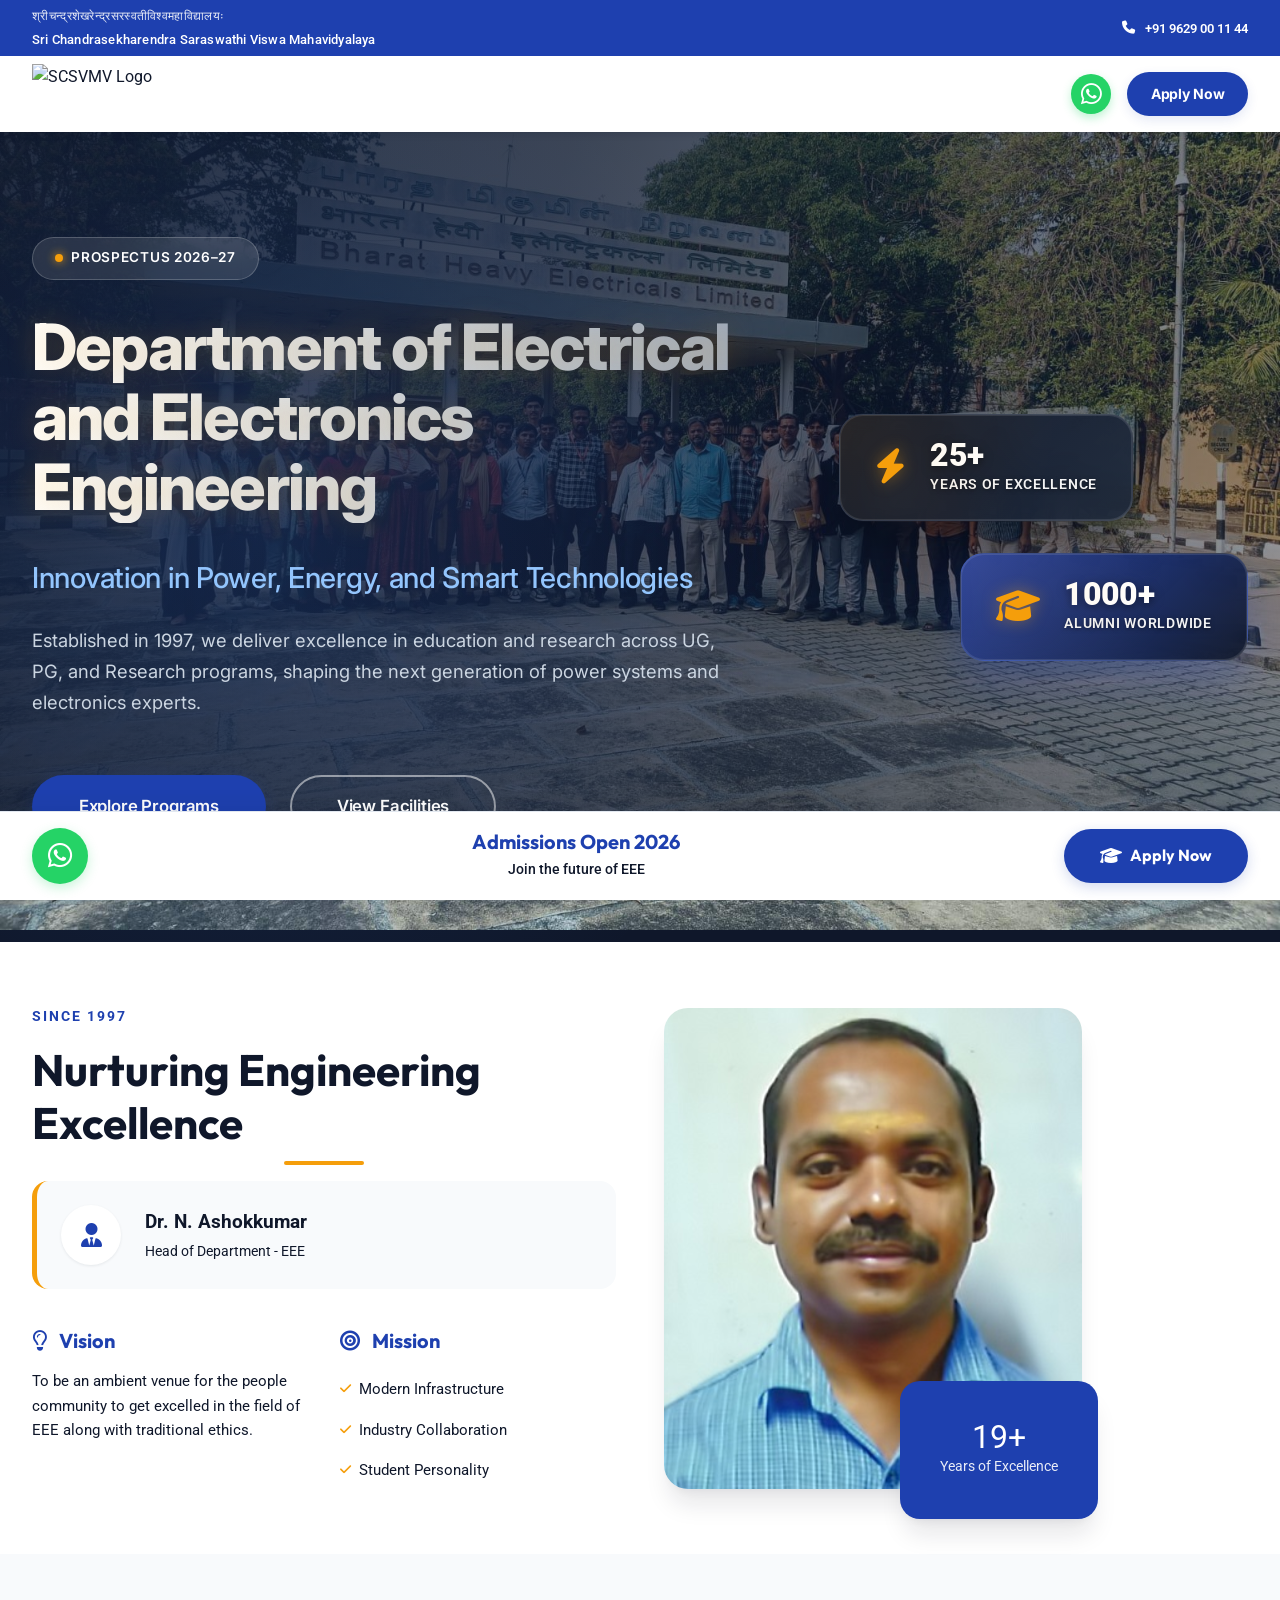
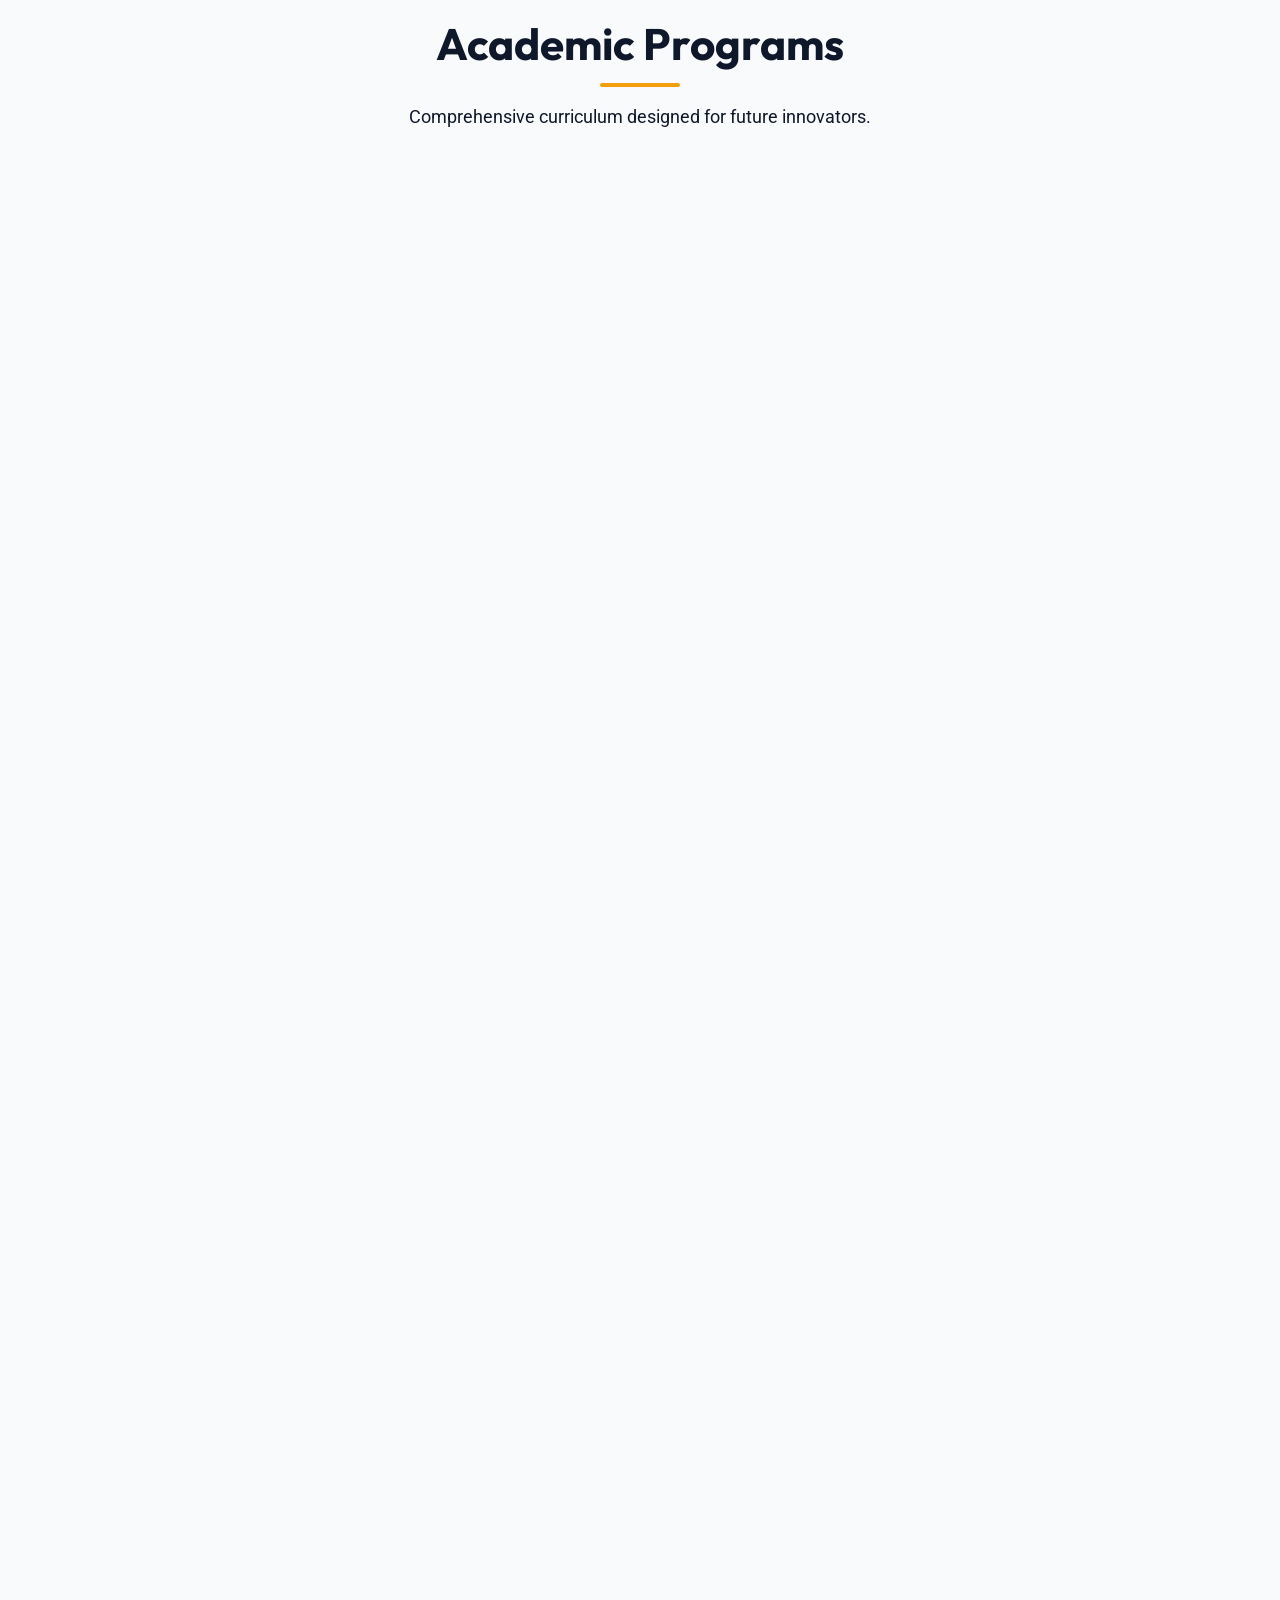
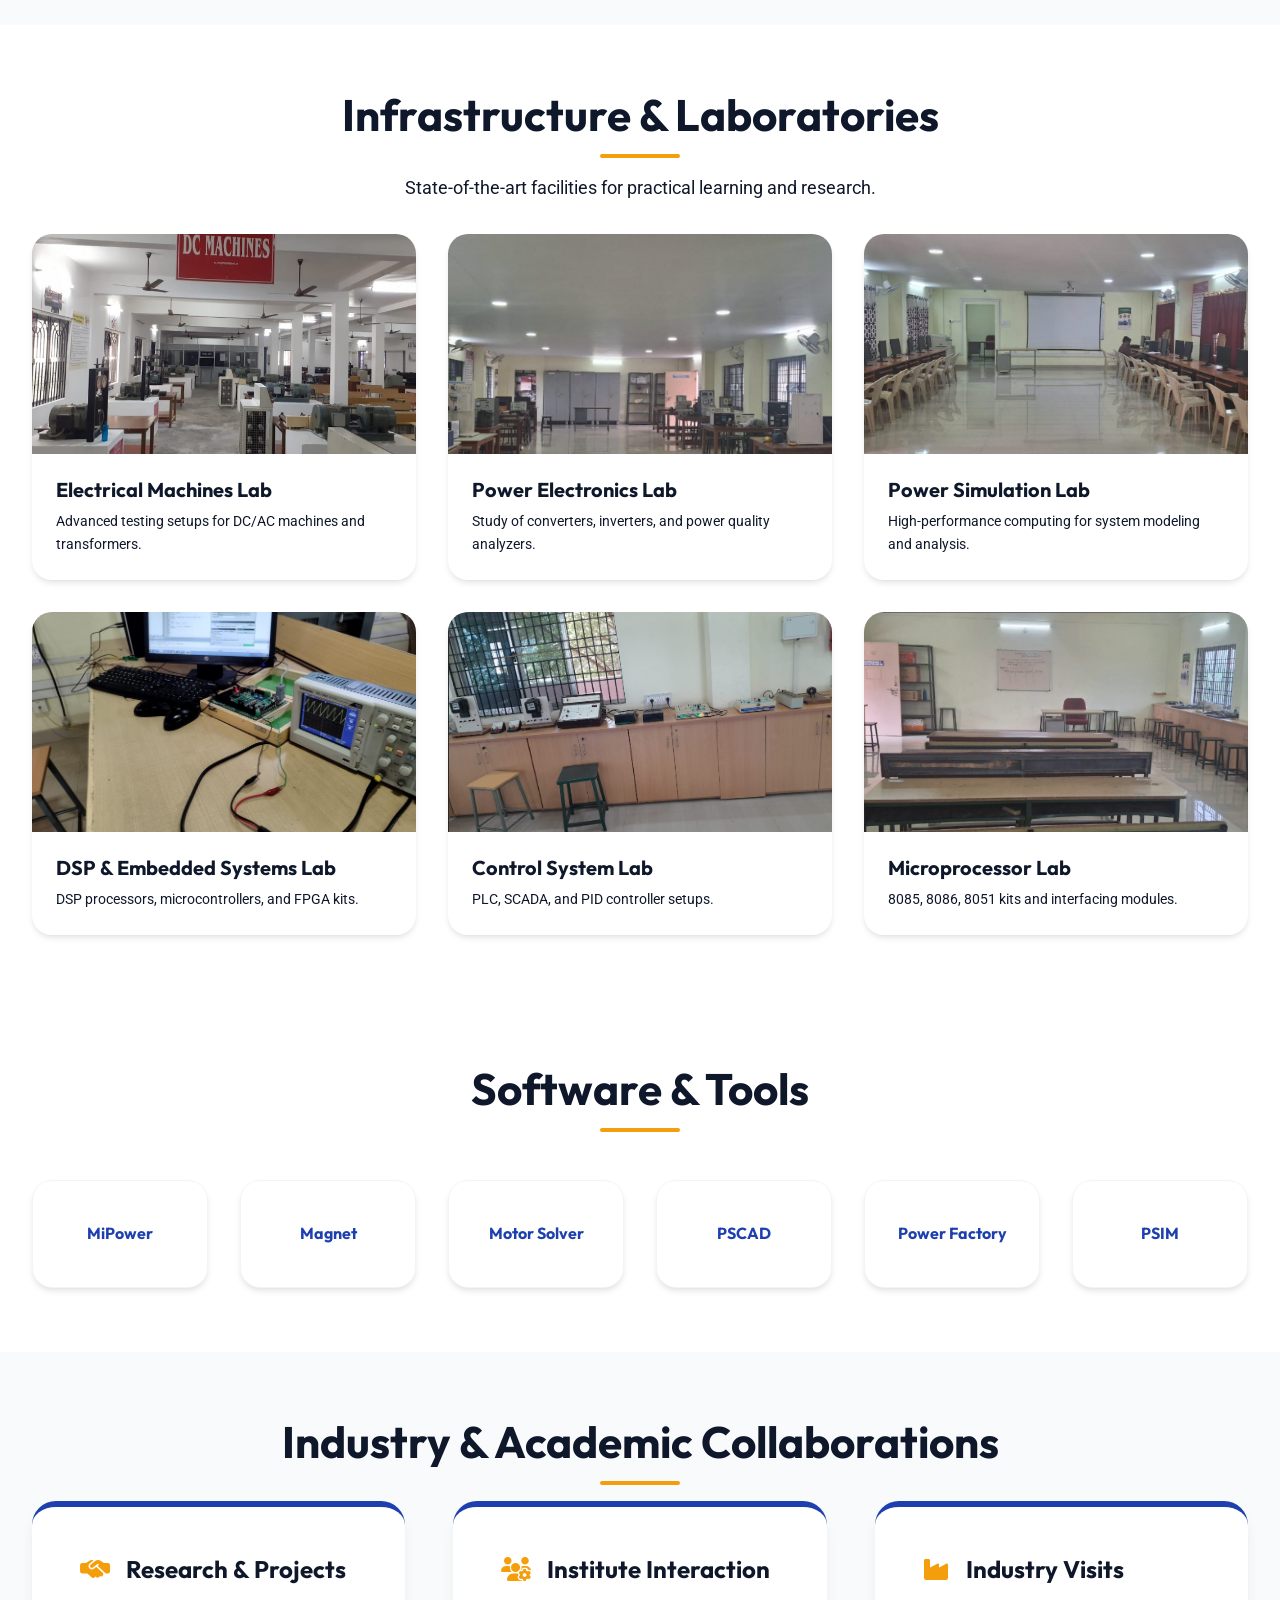
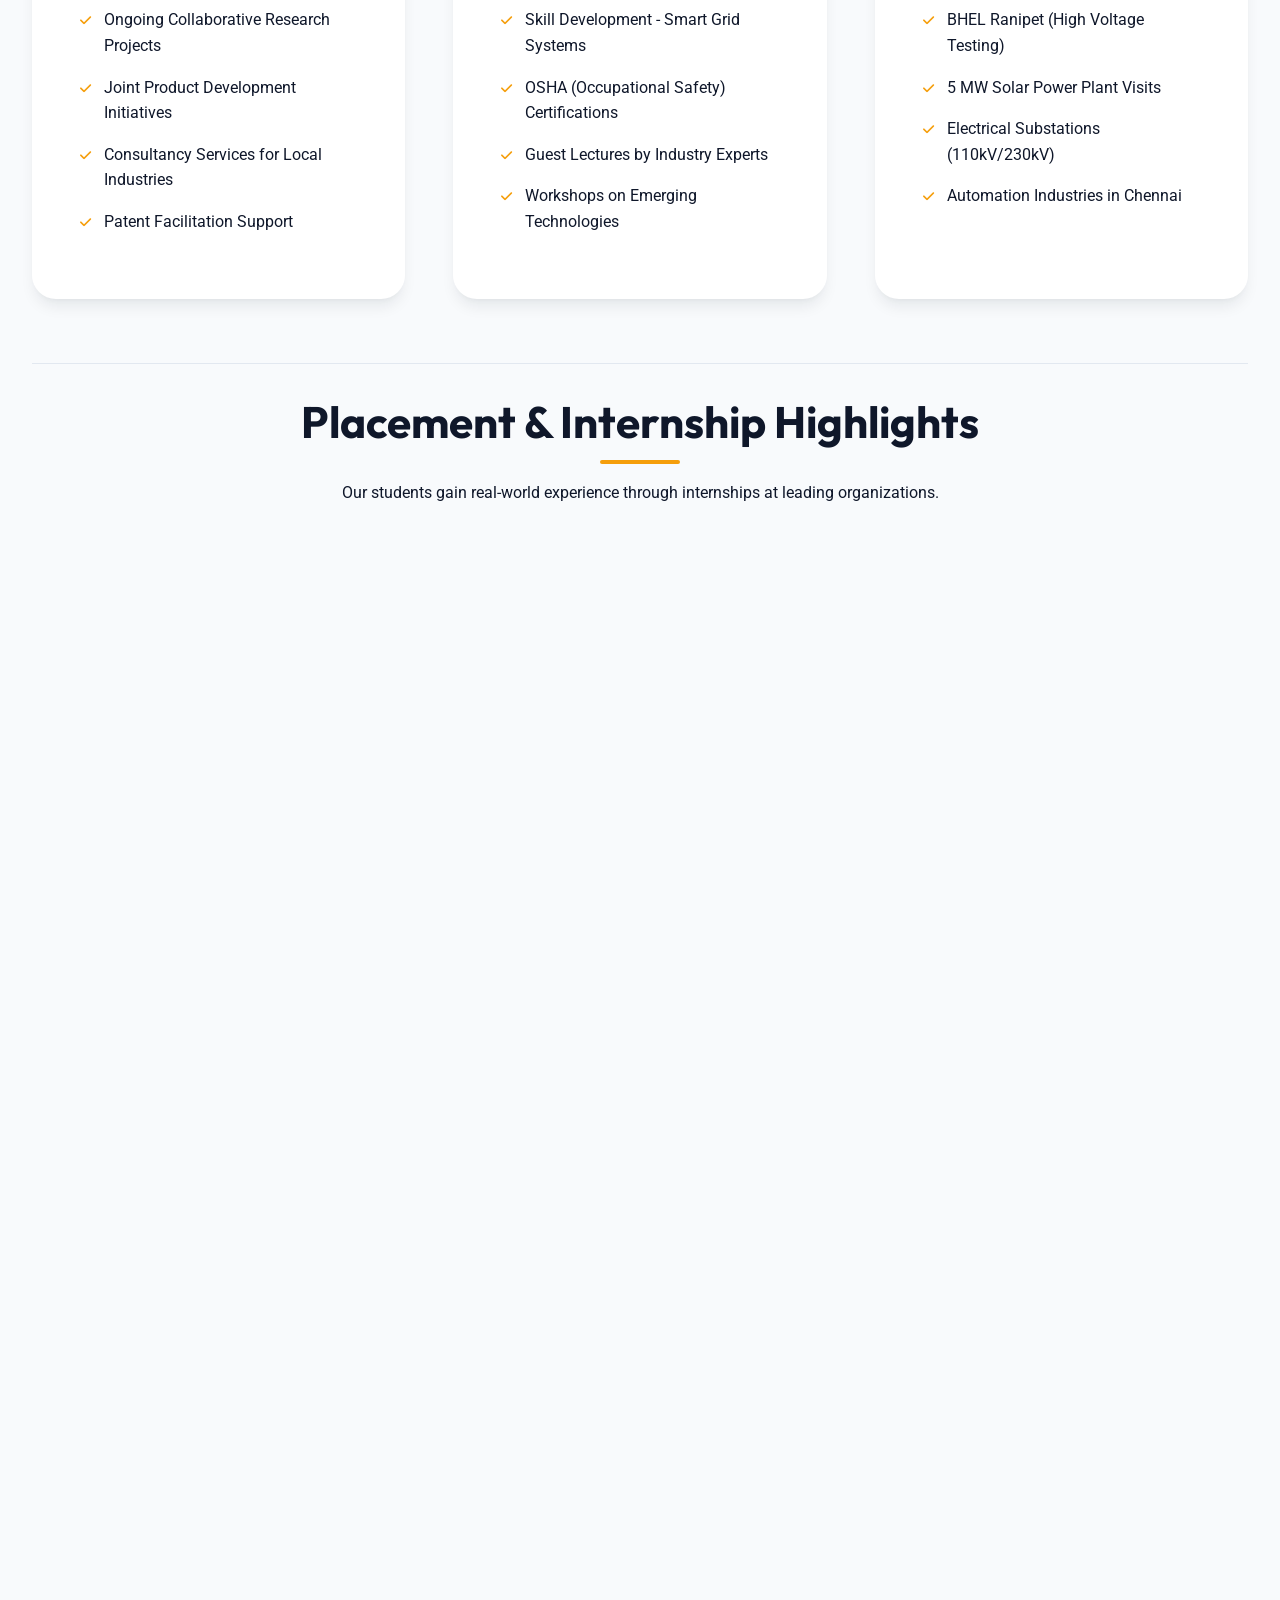
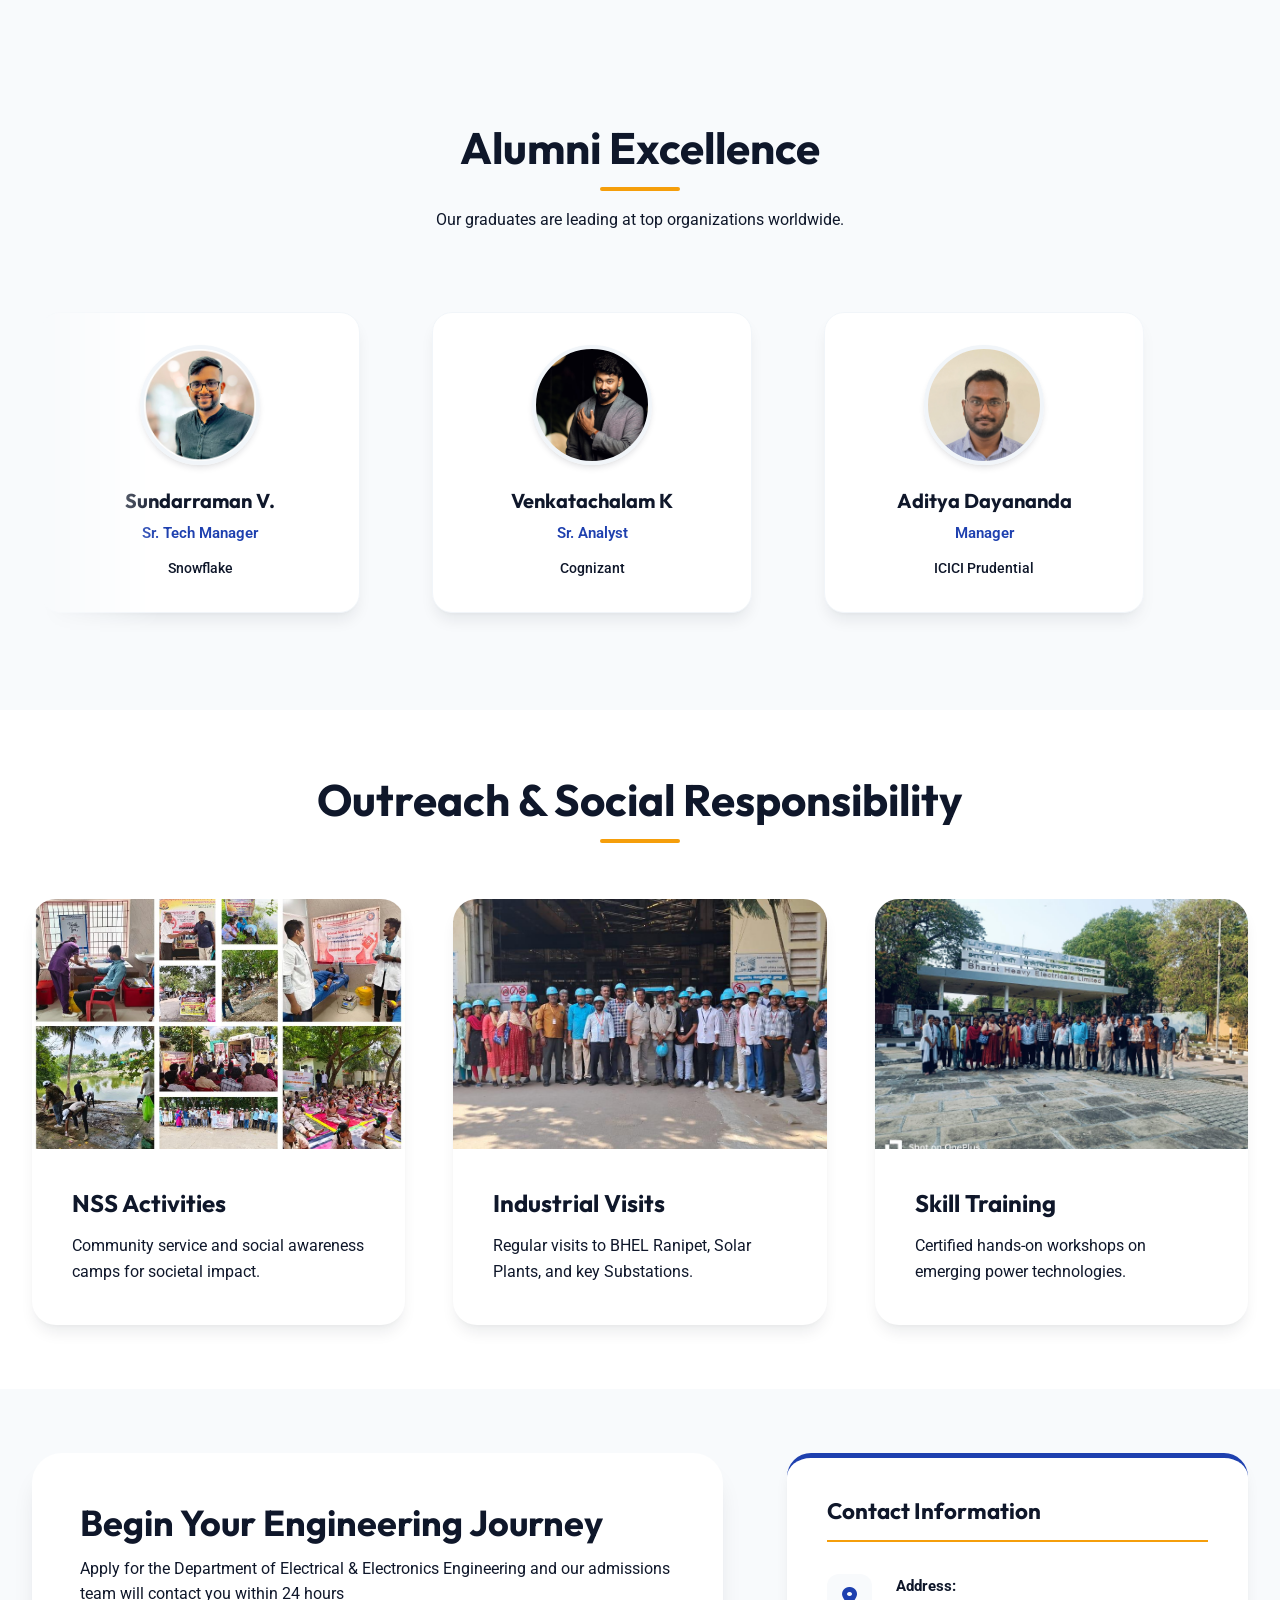
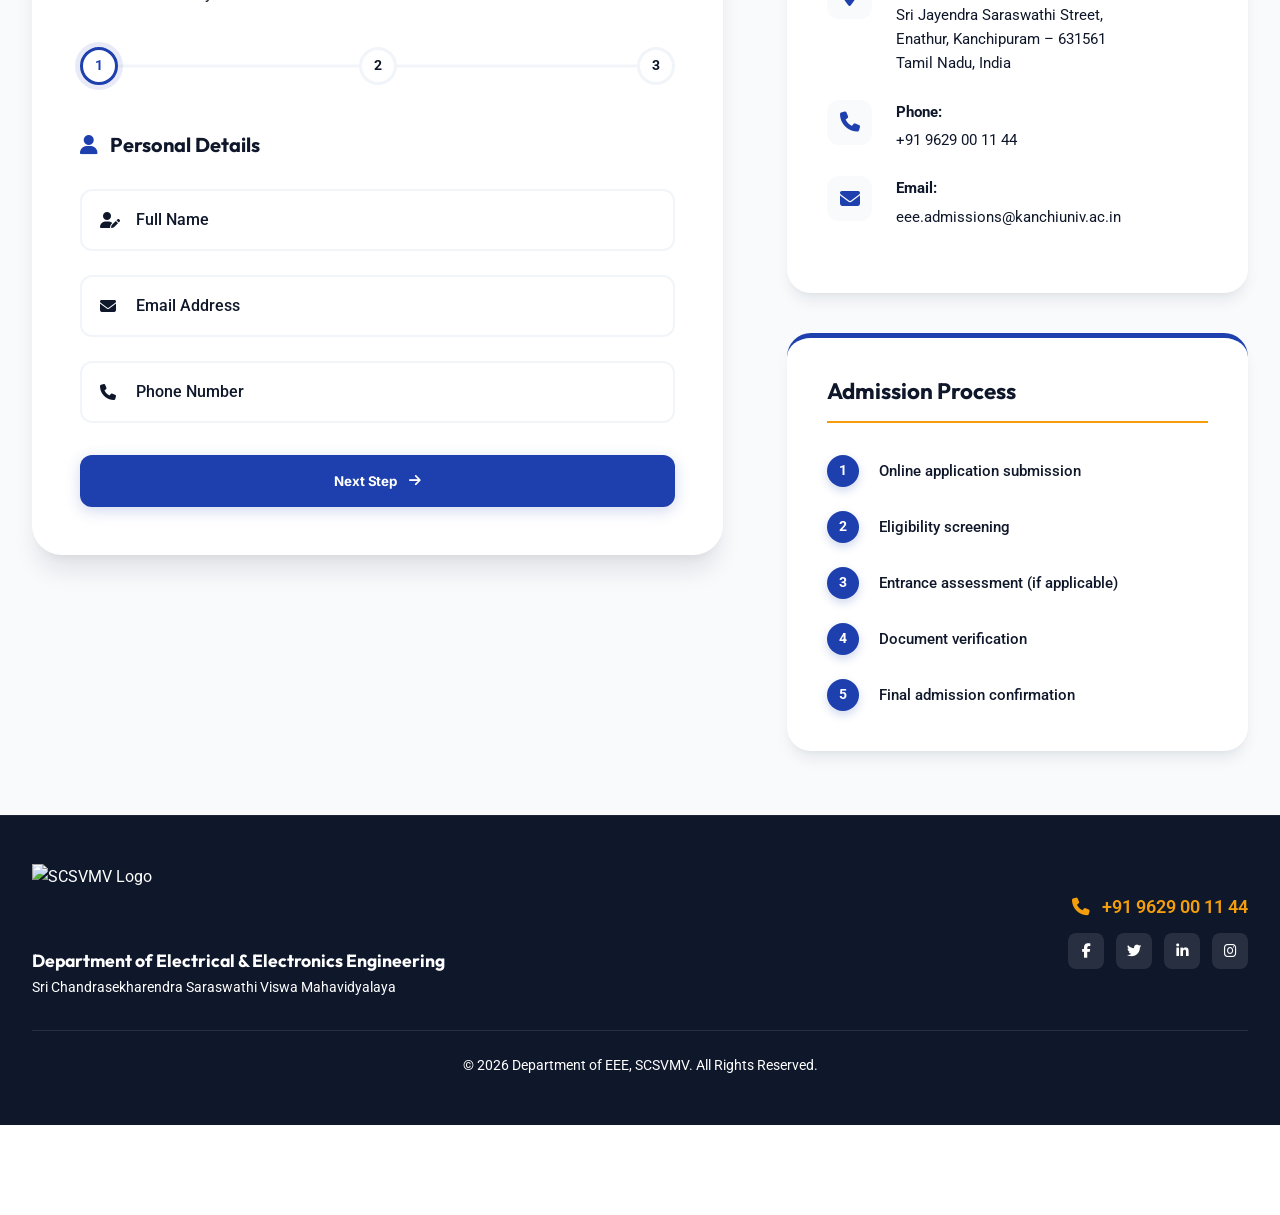
==== eeenew2.1-main/index.html @ 244a2b34 "Initial commit" ====
<!DOCTYPE html>
<html lang="en">

<head>
    <meta charset="UTF-8">
    <meta name="viewport" content="width=device-width, initial-scale=1.0">
    <title>Department of Electrical and Electronics Engineering - Prospectus 2026–27</title>
    <meta name="description"
        content="Official landing page for the Department of Electrical and Electronics Engineering. Empowering Innovation in Power, Energy, and Smart Technologies.">
    <!-- Google Fonts -->
    <link rel="preconnect" href="https://fonts.googleapis.com">
    <link rel="preconnect" href="https://fonts.gstatic.com" crossorigin>
    <link
        href="https://fonts.googleapis.com/css2?family=Inter:wght@300;400;500;600;700;800;900&family=Outfit:wght@300;400;500;600;700&family=Roboto:wght@300;400;500;700&display=swap"
        rel="stylesheet">
    <!-- CSS -->
    <link rel="stylesheet" href="style.css">
    <!-- Font Awesome for Icons -->
    <link rel="stylesheet" href="https://cdnjs.cloudflare.com/ajax/libs/font-awesome/6.4.0/css/all.min.css">

    <!-- Email Logic -->
    <script type="text/javascript" src="https://cdn.jsdelivr.net/npm/@emailjs/browser@3/dist/email.min.js"></script>
    <script src="email.js"></script>
</head>

<body>

    <!-- University Brand Header -->
    <header class="univ-header-wrapper">
        <!-- Top Info Bar (Blue) -->
        <div class="univ-header-top">
            <div class="container univ-top-container">
                <div class="top-left-branding">
                    <span class="sanskrit-text">श्रीचन्द्रशेखरेन्द्रसरस्वतीविश्वमहाविद्यालयः</span>
                    <span class="univ-name-en">Sri Chandrasekharendra Saraswathi Viswa Mahavidyalaya</span>
                </div>
                <div class="top-right-contact">
                    <a href="tel:+919629001144" class="top-phone">
                        <i class="fa-solid fa-phone"></i> +91 9629 00 11 44
                    </a>
                </div>
            </div>
        </div>

        <!-- Main Branding Bar (White) -->
        <div class="univ-header-main">
            <div class="container univ-main-container">
                <!-- Left Section: Branding -->
                <div class="univ-brand-left">
                    <div class="univ-logo-container">
                        <img src="https://kanchiuniv.ac.in/wp-content/uploads/2024/05/Sri-Chandrasekharendra-Saraswathi-Viswa-Mahavidyalaya-SCSVMV.png"
                            alt="SCSVMV Logo" class="univ-logo">
                    </div>

                </div>

                <!-- Center Section: Navigation -->
                <!--<nav class="nav-center-menu">
                    <ul>
                        <li><a href="#home">Home</a></li>
                        <li><a href="#about">About</a></li>
                        <li><a href="#courses">Academic</a></li>
                        <li><a href="#labs">Infrastructure</a></li>
                        <li><a href="#contact">Contact</a></li>
                    </ul>
                </nav>-->

                <!-- Right Section: Actions -->
                <div class="univ-actions-right">
                    <a href="https://wa.me/919629001144" target="_blank" class="whatsapp-header-btn"
                        title="Chat with us on WhatsApp">
                        <i class="fa-brands fa-whatsapp"></i>
                    </a>
                    <a href="#apply" class="btn btn-primary btn-apply-header">Apply Now</a>
                </div>
            </div>
        </div>
    </header>

    <!-- Hero Section -->
    <header class="hero" id="home">
        <div class="container">
            <div class="hero-grid">
                <div class="hero-content">
                    <span class="hero-badge">Prospectus 2026–27</span>
                    <h1 class="hero-title"><span class="text-accent">Department of Electrical and Electronics
                            Engineering</span></h1>
                    <p class="hero-subtitle">Innovation in Power, Energy, and Smart Technologies</p>
                    <p class="hero-intro">
                        Established in 1997, we deliver excellence in education and research across UG, PG, and Research
                        programs,
                        shaping the next generation of power systems and electronics experts.
                    </p>
                    <div class="hero-buttons">
                        <a href="#courses" class="btn btn-primary btn-large">Explore Programs</a>
                        <a href="#labs" class="btn btn-outline btn-large">View Facilities</a>
                    </div>
                </div>
                <!-- Floating Visual elements -->
                <div class="hero-image-panel">
                    <div class="hero-visual-card">
                        <div class="floating-stat-box">
                            <div class="stat-icon">
                                <i class="fa-solid fa-bolt"></i>
                            </div>
                            <div class="stat-info">
                                <span class="count">25+</span>
                                <span class="label">Years of Excellence</span>
                            </div>
                        </div>
                        <div class="floating-stat-box secondary">
                            <div class="stat-icon">
                                <i class="fa-solid fa-graduation-cap"></i>
                            </div>
                            <div class="stat-info">
                                <span class="count">1000+</span>
                                <span class="label">Alumni Worldwide</span>
                            </div>
                        </div>
                    </div>
                </div>
            </div>
        </div>
    </header>

    <!-- About Section -->
    <section class="about" id="about">
        <div class="container about-responsive-grid">
            <div class="about-content">
                <div class="section-badge">Since 1997</div>
                <h2 class="section-title">Nurturing Engineering Excellence</h2>

                <div class="hod-profile-card">
                    <div class="hod-avatar">
                        <i class="fa-solid fa-user-tie"></i>
                    </div>
                    <div class="hod-details">
                        <strong>Dr. N. Ashokkumar</strong>
                        <span>Head of Department - EEE</span>
                    </div>
                </div>

                <div class="strategy-grid">
                    <div class="strategy-item">
                        <h3><i class="fa-regular fa-lightbulb"></i> Vision</h3>
                        <p>To be an ambient venue for the people community to get excelled in the field of EEE along
                            with traditional ethics.</p>
                    </div>
                    <div class="strategy-item">
                        <h3><i class="fa-solid fa-bullseye"></i> Mission</h3>
                        <ul>
                            <li>
                            <li><i class="fa-solid fa-check"></i> Modern Infrastructure</li>
                            </li>
                            <li>
                            <li><i class="fa-solid fa-check"></i> Industry Collaboration</li>
                            </li>
                            <li>
                            <li><i class="fa-solid fa-check"></i> Student Personality</li>
                            </li>
                        </ul>
                    </div>
                </div>
            </div>

            <div class="about-visual">
                <div class="img-wrapper">
                    <img src="images/profile_photo.png" alt="EEE Department Activity" class="main-img">
                    <div class="stat-card">
                        <span class="stat-number">25+</span>
                        <span class="stat-label">Years of Excellence</span>
                    </div>
                </div>
            </div>
        </div>
    </section>

    <!-- Courses Section -->
    <section class="courses" id="courses">
        <div class="container">
            <h2 class="section-title text-center">Academic Programs</h2>
            <p class="section-desc text-center">Comprehensive curriculum designed for future innovators.</p>

            <div class="program-flip-grid">

                <!-- UG Full Time -->
                <div class="program-flip-card">
                    <div class="program-flip-inner">
                        <div class="program-flip-front">
                            <div class="program-icon-lg"><i class="fa-solid fa-graduation-cap"></i></div>
                            <h3>B.E. Electrical & Electronics Engineering</h3>
                            <div class="program-meta-box">
                                <div class="program-meta-row">
                                    <span class="program-meta-label">Duration</span>
                                    <span class="program-meta-val">4 Years</span>
                                </div>
                                <div class="program-meta-row">
                                    <span class="program-meta-label">Mode</span>
                                    <span class="program-meta-val">Full Time</span>
                                </div>
                            </div>
                            <div class="flip-hint"><i class="fa-solid fa-rotate"></i> Flip for Details</div>
                        </div>
                        <div class="program-flip-back">
                            <h4>Career Opportunities</h4>
                            <ul class="program-list">
                                <li>Power Sector</li>
                                <li>Green Energy Sector</li>
                                <li>Government & Public Sector</li>
                                <li>Higher Studies & Academic Roles</li>

                            </ul>
                            <h4>Industry Relevance</h4>
                            <ul class="program-list">

                                <li>Electric Vehicle (EV) Revolution</li>
                                <li>Automation & Industry 4.0</li>
                                <li>Backbone of Industrial Infrastructure</li>
                                <li>Growth of Renewable Energy</li>
                            </ul>
                        </div>
                    </div>
                </div>

                <!-- UG Part Time -->
                <div class="program-flip-card">
                    <div class="program-flip-inner">
                        <div class="program-flip-front">
                            <div class="program-icon-lg"><i class="fa-solid fa-business-time"></i></div>
                            <h3>B.E. Electrical & Electronics Engineering</h3>
                            <div class="program-meta-box">
                                <div class="program-meta-row">
                                    <span class="program-meta-label">Duration</span>
                                    <span class="program-meta-val">3.5 Years</span>
                                </div>
                                <div class="program-meta-row">
                                    <span class="program-meta-label">Mode</span>
                                    <span class="program-meta-val">Part Time</span>
                                </div>
                            </div>
                            <div class="flip-hint"><i class="fa-solid fa-rotate"></i> Flip for Details</div>
                        </div>
                        <div class="program-flip-back">
                            <h4>Career Opportunities</h4>
                            <ul class="program-list">
                                <li>Power Sector</li>
                                <li>Green Energy Sector</li>

                                <li>Higher Studies & Academic Roles</li>
                                <li>Entrepreneurship Opportunities</li>
                            </ul>
                            <h4>Industry Relevance</h4>
                            <ul class="program-list">

                                <li>Electric Vehicle (EV) Revolution</li>
                                <li>Automation & Industry 4.0</li>
                                <li>Backbone of Industrial Infrastructure</li>
                                <li>Growth of Renewable Energy</li>
                            </ul>
                        </div>
                    </div>
                </div>

                <!-- PG Full Time -->
                <div class="program-flip-card">
                    <div class="program-flip-inner">
                        <div class="program-flip-front">
                            <div class="program-icon-lg"><i class="fa-solid fa-user-graduate"></i></div>
                            <h3>M.E. Power Systems</h3>
                            <div class="program-meta-box">
                                <div class="program-meta-row">
                                    <span class="program-meta-label">Duration</span>
                                    <span class="program-meta-val">2 Years</span>
                                </div>
                                <div class="program-meta-row">
                                    <span class="program-meta-label">Mode</span>
                                    <span class="program-meta-val">Full Time</span>
                                </div>
                            </div>
                            <div class="flip-hint"><i class="fa-solid fa-rotate"></i> Flip for Details</div>
                        </div>
                        <div class="program-flip-back">
                            <h4>Career Opportunities</h4>
                            <ul class="program-list">

                                <li>Green Energy Sector</li>
                                <li>Government & Public Sector</li>
                                <li>Higher Studies & Academic Roles</li>
                                <li>Entrepreneurship Opportunities</li>
                            </ul>
                            <h4>Industry Relevance</h4>
                            <ul class="program-list">

                                <li>Electric Vehicle (EV) Revolution</li>
                                <li>Automation & Industry 4.0</li>
                                <li>Backbone of Industrial Infrastructure</li>
                                <li>Growth of Renewable Energy</li>
                            </ul>
                        </div>
                    </div>
                </div>

                <!-- PG Part Time -->
                <div class="program-flip-card">
                    <div class="program-flip-inner">
                        <div class="program-flip-front">
                            <div class="program-icon-lg"><i class="fa-solid fa-user-clock"></i></div>
                            <h3>M.E. Power Systems</h3>
                            <div class="program-meta-box">
                                <div class="program-meta-row">
                                    <span class="program-meta-label">Duration</span>
                                    <span class="program-meta-val">3 Years</span>
                                </div>
                                <div class="program-meta-row">
                                    <span class="program-meta-label">Mode</span>
                                    <span class="program-meta-val">Part Time</span>
                                </div>
                            </div>
                            <div class="flip-hint"><i class="fa-solid fa-rotate"></i> Flip for Details</div>
                        </div>
                        <div class="program-flip-back">
                            <h4>Career Opportunities</h4>
                            <ul class="program-list">
                                <li>Power Sector</li>
                                <li>Green Energy Sector</li>
                                <li>Government & Public Sector</li>
                                <li>Higher Studies & Academic Roles</li>

                            </ul>
                            <h4>Industry Relevance</h4>
                            <ul class="program-list">
                                <li>Digitalization & Smart Energy Systems</li>

                                <li>Automation & Industry 4.0</li>
                                <li>Backbone of Industrial Infrastructure</li>
                                <li>Growth of Renewable Energy</li>
                            </ul>
                        </div>
                    </div>
                </div>

                <!-- PhD Research -->
                <div class="program-flip-card">
                    <div class="program-flip-inner">
                        <div class="program-flip-front">
                            <div class="program-icon-lg"><i class="fa-solid fa-microscope"></i></div>
                            <h3>Ph.D in Electrical & Electronics Engineering</h3>
                            <div class="program-meta-box">
                                <div class="program-meta-row">
                                    <span class="program-meta-label">Duration</span>
                                    <span class="program-meta-val">4 Years</span>
                                </div>
                                <div class="program-meta-row">
                                    <span class="program-meta-label">Mode</span>
                                    <span class="program-meta-val">Full Time</span>
                                </div>
                            </div>
                            <div class="flip-hint"><i class="fa-solid fa-rotate"></i> Flip for Details</div>
                        </div>
                        <div class="program-flip-back">
                            <h4>Research Focus Areas</h4>
                            <ul class="program-list">
                                <li>Advanced Power Systems Research</li>
                                <li>Smart Grid Technologies</li>
                                <li>Renewable Energy Systems</li>

                                <li>Industrial Automation Research</li>
                                <li>Energy Optimization</li>
                                <li>Embedded & Intelligent Systems</li>
                            </ul>
                        </div>
                    </div>
                </div>

            </div>
        </div>
    </section>

    <!-- Lab Section -->
    <section class="labs" id="labs">
        <div class="container">
            <div class="section-header text-center">
                <h2 class="section-title">Infrastructure & Laboratories</h2>
                <p class="section-desc">State-of-the-art facilities for practical learning and research.</p>
            </div>
            <div class="lab-grid-responsive">
                <!-- Lab 1 -->
                <div class="lab-item-card">
                    <img src="images/lab_machines.png" alt="Electrical Machines Lab">
                    <div class="lab-info">
                        <h3>Electrical Machines Lab</h3>
                        <p>Advanced testing setups for DC/AC machines and transformers.</p>
                    </div>
                </div>
                <!-- Lab 2 -->
                <div class="lab-item-card">
                    <img src="images/lab_power_elec.png" alt="Power Electronics Lab">
                    <div class="lab-info">
                        <h3>Power Electronics Lab</h3>
                        <p>Study of converters, inverters, and power quality analyzers.</p>
                    </div>
                </div>
                <!-- Lab 3 -->
                <div class="lab-item-card">
                    <img src="images/lab_simulation.png" alt="Power Simulation Lab">
                    <div class="lab-info">
                        <h3>Power Simulation Lab</h3>
                        <p>High-performance computing for system modeling and analysis.</p>
                    </div>
                </div>
                <!-- Lab 4 -->
                <div class="lab-item-card">
                    <img src="images/lab_dsp.jpg" alt="DSP & Embedded Systems Lab">
                    <div class="lab-info">
                        <h3>DSP & Embedded Systems Lab</h3>
                        <p>DSP processors, microcontrollers, and FPGA kits.</p>
                    </div>
                </div>
                <!-- Lab 5 -->
                <div class="lab-item-card">
                    <img src="images/lab_control.png" alt="Control System Lab">
                    <div class="lab-info">
                        <h3>Control System Lab</h3>
                        <p>PLC, SCADA, and PID controller setups.</p>
                    </div>
                </div>
                <!-- Lab 6 -->
                <div class="lab-item-card">
                    <img src="images/lab_micro.png" alt="Microprocessor Lab">
                    <div class="lab-info">
                        <h3>Microprocessor Lab</h3>
                        <p>8085, 8086, 8051 kits and interfacing modules.</p>
                    </div>
                </div>
            </div>
        </div>
    </section>

    <!-- Software Tools -->
    <section class="software">
        <div class="container">
            <h2 class="section-title text-center">Software & Tools</h2>
            <div class="software-grid">
                <div class="soft-brand">MiPower</div>
                <div class="soft-brand">Magnet</div>
                <div class="soft-brand">Motor Solver</div>
                <div class="soft-brand">PSCAD</div>
                <div class="soft-brand">Power Factory</div>
                <div class="soft-brand">PSIM</div>
            </div>
        </div>
    </section>

    <!-- Industry Collaborations & MoUs -->
    <section class="collaborations">
        <div class="container">
            <h2 class="section-title text-center">Industry & Academic Collaborations</h2>
            <div class="collab-grid">
                <div class="collab-card">
                    <h3><i class="fa-solid fa-handshake-simple"></i> Research & Projects</h3>
                    <ul>
                        <li>Ongoing Collaborative Research Projects</li>
                        <li>Joint Product Development Initiatives</li>
                        <li>Consultancy Services for Local Industries</li>
                        <li>Patent Facilitation Support</li>
                    </ul>
                </div>
                <div class="collab-card">
                    <h3><i class="fa-solid fa-users-gear"></i> Institute Interaction</h3>
                    <ul>
                        <li>Skill Development - Smart Grid Systems</li>
                        <li>OSHA (Occupational Safety) Certifications</li>
                        <li>Guest Lectures by Industry Experts</li>
                        <li>Workshops on Emerging Technologies</li>
                    </ul>
                </div>
                <div class="collab-card">
                    <h3><i class="fa-solid fa-industry"></i> Industry Visits</h3>
                    <ul>
                        <li>BHEL Ranipet (High Voltage Testing)</li>
                        <li>5 MW Solar Power Plant Visits</li>
                        <li>Electrical Substations (110kV/230kV)</li>
                        <li>Automation Industries in Chennai</li>
                    </ul>
                </div>
            </div>

            <!-- Internship Showcase (Real Data) -->
            <div class="internship-showcase">
                <h2 class="section-title text-center">Placement & Internship Highlights</h2>
                <p class="text-center mb-50">Our students gain real-world experience through internships at leading
                    organizations.</p>
                <div class="intern-grid">
                    <!-- Internship Flip Card 1 -->
                    <div class="flip-card">
                        <div class="flip-card-inner">
                            <div class="flip-card-front">
                                <h3>Industrial Internship</h3>
                                <div class="intern-company-badge">SRMK Aggregates</div>
                                <div class="intern-meta">
                                    <i class="fa-regular fa-clock"></i>
                                    <span>Duration: 1 Week (Jan 2025)</span>
                                </div>
                                <div class="intern-participants">
                                    <h4>Participants</h4>
                                    <div class="participant-tags">
                                        <span class="p-tag">Y.Kamesh</span>
                                        <span class="p-tag">R.Bavadharani</span>
                                        <span class="p-tag">R.Akash</span>
                                        <span class="p-tag">D.Silambarasan</span>
                                    </div>
                                </div>
                            </div>
                            <div class="flip-card-back">
                                <img src="images/internship_srmk.jpg" alt="SRMK Aggregates Internship" class="upright-image">
                            </div>
                        </div>
                    </div>

                    <!-- Internship Flip Card 2 -->
                    <div class="flip-card">
                        <div class="flip-card-inner">
                            <div class="flip-card-front">
                                <h3>Software/Core Internship</h3>
                                <div class="intern-company-badge">InternPe, Andhra Pradesh</div>
                                <div class="intern-meta">
                                    <i class="fa-regular fa-clock"></i>
                                    <span>Duration: 1 Month (Feb-Mar 2025)</span>
                                </div>
                                <div class="intern-participants">
                                    <h4>Participants</h4>
                                    <div class="participant-tags">
                                        <span class="p-tag">Koneti Manoj Reddy</span>
                                    </div>
                                </div>
                            </div>
                            <div class="flip-card-back">
                                <img src="images/internship_internpe.jpg" alt="InternPe Internship">
                            </div>
                        </div>
                    </div>
                </div>
            </div>
        </div>
    </section>

    <!-- Alumni Excellence Section -->
    <section class="alumni" id="alumni">
        <div class="container">
            <div class="section-header text-center">
                <h2 class="section-title">Alumni Excellence</h2>
                <p class="section-subtitle">Our graduates are leading at top organizations worldwide.</p>
            </div>

            <div class="alumni-carousel-wrapper">
                <!-- Track -->
                <div class="alumni-track-container">
                    <div class="alumni-track">
                        <!-- Card 1: Sundarraman V. -->
                        <div class="alumni-card">
                            <div class="alumni-img" style="background-image: url('images/alumni_sundarraman.png');">
                            </div>
                            <div class="alumni-info">
                                <h4>Sundarraman V.</h4>
                                <span class="alumni-designation">Sr. Tech Manager</span>
                                <span class="alumni-org">Snowflake</span>
                            </div>
                        </div>

                        <!-- Card 2: Venkatachalam K -->
                        <div class="alumni-card">
                            <div class="alumni-img" style="background-image: url('images/alumni_venkatachalam.png');">
                            </div>
                            <div class="alumni-info">
                                <h4>Venkatachalam K</h4>
                                <span class="alumni-designation">Sr. Analyst</span>
                                <span class="alumni-org">Cognizant</span>
                            </div>
                        </div>

                        <!-- Card 3: Aditya Dayananda -->
                        <div class="alumni-card">
                            <div class="alumni-img" style="background-image: url('images/alumni_aditya_d.jpg');"></div>
                            <div class="alumni-info">
                                <h4>Aditya Dayananda</h4>
                                <span class="alumni-designation">Manager</span>
                                <span class="alumni-org">ICICI Prudential</span>
                            </div>
                        </div>

                        <!-- Card 4: Rohith Lavakumar -->
                        <div class="alumni-card">
                            <div class="alumni-img" style="background-image: url('images/alumni_rohith.png');">
                            </div>
                            <div class="alumni-info">
                                <h4>Rohith Lavakumar</h4>
                                <span class="alumni-designation">Site Engineer</span>
                                <span class="alumni-org">Sekura Energy</span>
                            </div>
                        </div>

                        <!-- Card 5: Charan Raj -->
                        <div class="alumni-card">
                            <div class="alumni-img" style="background-image: url('images/alumni_charan.png');"></div>
                            <div class="alumni-info">
                                <h4>Charan Raj</h4>
                                <span class="alumni-designation">Principal Engineer</span>
                                <span class="alumni-org">Palo Alto</span>
                            </div>
                        </div>

                        <!-- Card 6: Ravishankar Balou -->
                        <div class="alumni-card">
                            <div class="alumni-img" style="background-image: url('images/alumni_ravishankar.png');">
                            </div>
                            <div class="alumni-info">
                                <h4>Ravishankar Balou</h4>
                                <span class="alumni-designation">VP</span>
                                <span class="alumni-org">Goldman Sachs</span>
                            </div>
                        </div>
                    </div>
                </div>
            </div>
        </div>
    </section>
    </section>


    <!-- Outreach -->
    <section class="outreach">
        <div class="container">
            <h2 class="section-title text-center">Outreach & Social Responsibility</h2>
            <div class="outreach-grid">
                <div class="outreach-item">
                    <img src="images/outreach_nss.jpg" alt="NSS">
                    <div class="outreach-text">
                        <h3>NSS Activities</h3>
                        <p>Community service and social awareness camps for societal impact.</p>
                    </div>
                </div>
                <div class="outreach-item">
                    <img src="images/outreach_visit.jpg" alt="Industrial Visit">
                    <div class="outreach-text">
                        <h3>Industrial Visits</h3>
                        <p>Regular visits to BHEL Ranipet, Solar Plants, and key Substations.</p>
                    </div>
                </div>
                <div class="outreach-item">
                    <img src="images/hero_bg.jpg" alt="Training">
                    <div class="outreach-text">
                        <h3>Skill Training</h3>
                        <p>Certified hands-on workshops on emerging power technologies.</p>
                    </div>
                </div>
            </div>
        </div>
    </section>

    <!-- Apply Section -->
    <section class="apply-section" id="apply">
        <div class="container overflow-visible">
            <div class="apply-grid">
                <!-- Left: Application Form -->
                <div class="apply-form-container">
                    <div class="apply-header">
                        <h2 class="form-title">Begin Your Engineering Journey</h2>
                        <p class="form-subtitle">Apply for the Department of Electrical & Electronics Engineering and
                            our admissions team will contact you within 24 hours</p>
                    </div>

                    <form id="admissionForm">
                        <!-- Progress Indicator -->
                        <div class="form-progress-indicator">
                            <div class="progress-bar-fill" id="progressBar" style="width: 0%;"></div>
                            <div class="step-node active" data-step="1">1</div>
                            <div class="step-node" data-step="2">2</div>
                            <div class="step-node" data-step="3">3</div>
                        </div>

                        <!-- Step 1: Personal Details -->
                        <div class="form-step active" data-step="1">
                            <div class="form-section">
                                <h3 class="form-section-header"><i class="fa-solid fa-user"></i> Personal Details</h3>
                                <div class="form-row">
                                    <div class="form-group floating-label-group">
                                        <div class="input-with-icon">
                                            <input type="text" id="fullName" name="from_name" required placeholder=" "
                                                autocomplete="name">
                                            <i class="fa-solid fa-user-pen field-icon"></i>
                                            <label for="fullName">Full Name</label>
                                        </div>
                                    </div>
                                    <div class="form-group floating-label-group">
                                        <div class="input-with-icon">
                                            <input type="email" id="email" name="reply_to" required placeholder=" "
                                                autocomplete="email">
                                            <i class="fa-solid fa-envelope field-icon"></i>
                                            <label for="email">Email Address</label>
                                        </div>
                                    </div>
                                </div>
                                <div class="form-group floating-label-group">
                                    <div class="input-with-icon">
                                        <input type="tel" id="phone" name="phone_number" required placeholder=" "
                                            autocomplete="tel">
                                        <i class="fa-solid fa-phone field-icon"></i>
                                        <label for="phone">Phone Number</label>
                                    </div>
                                </div>
                            </div>
                            <div class="step-actions">
                                <button type="button" class="btn btn-primary btn-next btn-ripple">
                                    Next Step <i class="fa-solid fa-arrow-right"></i>
                                </button>
                            </div>
                        </div>

                        <!-- Step 2: Academic & Program -->
                        <div class="form-step" data-step="2">
                            <div class="form-section">
                                <h3 class="form-section-header"><i class="fa-solid fa-graduation-cap"></i> Academic &
                                    Program</h3>
                                <div class="form-group floating-label-group">
                                    <div class="input-with-icon">
                                        <select id="program" name="selected_program" required
                                            onchange="this.setAttribute('value', this.value);">
                                            <option value="" disabled selected></option>
                                            <option value="be_ft">B.E Electrical & Electronics Engineering (Full Time) –
                                                4 Years</option>
                                            <option value="be_pt">B.E Electrical & Electronics Engineering (Part Time) –
                                                3.5 Years</option>
                                            <option value="me_ps_ft">M.E Power Systems (Full Time) – 2 Years</option>
                                            <option value="me_ps_pt">M.E Power Systems (Part Time) – 3 Years</option>
                                            <option value="phd">Ph.D in Electrical & Electronics Engineering (Full Time)
                                            </option>
                                        </select>
                                        <i class="fa-solid fa-book-open field-icon"></i>
                                        <label for="program">Program of Interest</label>
                                    </div>
                                </div>
                                <div class="form-group floating-label-group">
                                    <div class="input-with-icon">
                                        <input type="text" id="qualification" name="qualification" required
                                            placeholder=" ">
                                        <i class="fa-solid fa-award field-icon"></i>
                                        <label for="qualification">Highest Qualification (e.g., 12th, Diploma)</label>
                                    </div>
                                </div>
                            </div>
                            <div class="step-actions">
                                <button type="button" class="btn btn-prev">Back</button>
                                <button type="button" class="btn btn-primary btn-next btn-ripple">
                                    Next Step <i class="fa-solid fa-arrow-right"></i>
                                </button>
                            </div>
                        </div>

                        <!-- Step 3: Finalize -->
                        <div class="form-step" data-step="3">
                            <div class="form-section">
                                <h3 class="form-section-header"><i class="fa-solid fa-message"></i> Additional
                                    Information</h3>
                                <div class="form-group floating-label-group">
                                    <div class="input-with-icon">
                                        <textarea id="message" name="message" rows="4" placeholder=" "></textarea>
                                        <label for="message">Tell us about your interests (Optional)</label>
                                    </div>
                                </div>
                            </div>
                            <div class="step-actions">
                                <button type="button" class="btn btn-prev">Back</button>
                                <button type="submit" class="btn btn-primary btn-submit btn-ripple" id="submitBtn"
                                    disabled>
                                    <span class="btn-text">Submit Application <i
                                            class="fa-solid fa-paper-plane"></i></span>
                                    <div class="spinner"></div>
                                </button>
                            </div>
                        </div>
                    </form>

                    <!-- Success Message -->
                    <div id="formSuccess" style="display: none;">
                        <div class="form-success-wrapper">
                            <div class="success-icon"><i class="fa-solid fa-check"></i></div>
                            <h3>Application Submitted!</h3>
                            <p>We have received your enquiry. Our admission cell will contact you shortly.</p>
                            <button onclick="resetForm()" class="btn btn-primary">Submit Another</button>
                        </div>
                    </div>
                </div>

                <!-- Right Side Information Panel -->
                <div class="apply-info-panel">
                    <!-- Contact Card -->
                    <div class="info-card">
                        <h3 class="info-card-title">Contact Information</h3>
                        <div class="info-item">
                            <i class="fa-solid fa-location-dot"></i>
                            <div>
                                <strong>Address:</strong>
                                <p>Sri Jayendra Saraswathi Street,<br>Enathur, Kanchipuram – 631561<br>Tamil Nadu, India
                                </p>
                            </div>
                        </div>
                        <div class="info-item">
                            <i class="fa-solid fa-phone"></i>
                            <div>
                                <strong>Phone:</strong>
                                <p>+91 9629 00 11 44</p>
                            </div>
                        </div>
                        <div class="info-item">
                            <i class="fa-solid fa-envelope"></i>
                            <div>
                                <strong>Email:</strong>
                                <p>eee.admissions@kanchiuniv.ac.in</p>
                            </div>
                        </div>
                    </div>

                    <!-- Admission Process Card -->
                    <div class="info-card">
                        <h3 class="info-card-title">Admission Process</h3>
                        <div class="process-steps">
                            <div class="step">
                                <span class="step-num">1</span>
                                <p>Online application submission</p>
                            </div>
                            <div class="step">
                                <span class="step-num">2</span>
                                <p>Eligibility screening</p>
                            </div>
                            <div class="step">
                                <span class="step-num">3</span>
                                <p>Entrance assessment (if applicable)</p>
                            </div>
                            <div class="step">
                                <span class="step-num">4</span>
                                <p>Document verification</p>
                            </div>
                            <div class="step">
                                <span class="step-num">5</span>
                                <p>Final admission confirmation</p>
                            </div>
                        </div>
                    </div>
                </div>
            </div>
        </div>
    </section>

    <!-- Footer -->
    <footer class="footer">
        <div class="container">
            <div class="footer-simple-layout">
                <!-- Left: Identity -->
                <div class="footer-left">
                    <img src="https://kanchiuniv.ac.in/wp-content/uploads/2024/05/Sri-Chandrasekharendra-Saraswathi-Viswa-Mahavidyalaya-SCSVMV.png"
                        alt="SCSVMV Logo" class="footer-logo">
                    <div class="footer-identity-text">
                        <h3 class="footer-dept-name">Department of Electrical & Electronics Engineering</h3>
                        <p class="footer-univ-name">Sri Chandrasekharendra Saraswathi Viswa Mahavidyalaya</p>
                    </div>
                </div>

                <!-- Right: Contact -->
                <div class="footer-right">
                    <a href="tel:+919629001144" class="footer-contact-item" aria-label="Call +91 9629 00 11 44">
                        <i class="fa-solid fa-phone"></i>
                        <span>+91 9629 00 11 44</span>
                    </a>
                    <div class="footer-social-icons">
                        <a href="https://www.facebook.com/SCSVMVDU/" target="_blank" rel="noopener noreferrer"
                            aria-label="Facebook"><i class="fa-brands fa-facebook-f"></i></a>
                        <a href="https://x.com/SCSVMVDU" target="_blank" rel="noopener noreferrer"
                            aria-label="Twitter"><i class="fa-brands fa-twitter"></i></a>
                        <a href="https://www.linkedin.com/school/scsvmvuniv" target="_blank" rel="noopener noreferrer"
                            aria-label="LinkedIn"><i class="fa-brands fa-linkedin-in"></i></a>
                        <a href="https://www.instagram.com/scsvmvdu/" target="_blank" rel="noopener noreferrer"
                            aria-label="Instagram"><i class="fa-brands fa-instagram"></i></a>
                    </div>
                </div>
            </div>

            <div class="footer-simple-bottom">
                <p>&copy; 2026 Department of EEE, SCSVMV. All Rights Reserved.</p>
            </div>
        </div>
    </footer>

    <!-- Fixed Bottom Action Bar -->
    <div class="fixed-action-bar">
        <div class="container">
            <!-- Desktop Layout (≥1024px): WhatsApp Left | Text Center | Apply Now Right -->
            <div class="fab-desktop">
                <div class="fab-left">
                    <a href="https://wa.me/919629001144" target="_blank" class="fab-whatsapp-btn"
                        title="Chat with us on WhatsApp" aria-label="WhatsApp">
                        <i class="fa-brands fa-whatsapp"></i>
                    </a>
                </div>
                <div class="fab-center">
                    <div class="fab-admission-text">
                        <strong>Admissions Open 2026</strong>
                        <span>Join the future of EEE</span>
                    </div>
                </div>
                <div class="fab-right">
                    <a href="#apply" class="fab-apply-btn">
                        <i class="fa-solid fa-graduation-cap"></i> Apply Now
                    </a>
                </div>
            </div>

            <!-- Mobile Layout (≤767px): Call | WhatsApp | Apply Now -->
            <div class="fab-mobile">
                <a href="tel:+919629001144" class="fab-mobile-btn fab-call-btn" aria-label="Call Now">
                    <i class="fa-solid fa-phone"></i>
                    <span>Call Now</span>
                </a>
                <a href="https://wa.me/919629001144" target="_blank" class="fab-mobile-btn fab-whatsapp-btn-mobile"
                    aria-label="WhatsApp">
                    <i class="fa-brands fa-whatsapp"></i>
                    <span>WhatsApp</span>
                </a>
                <a href="#apply" class="fab-mobile-btn fab-apply-btn-mobile" aria-label="Apply Now">
                    <i class="fa-solid fa-graduation-cap"></i>
                    <span>Apply Now</span>
                </a>
            </div>
        </div>
    </div>

    <!-- Scripts -->
    <script src="script.js"></script>
</body>

</html>
---- eeenew2.1-main/style.css ----
/* 
   =========================================
   EEE Department - SCSVMV University
   Standardized Academic Design System
   ========================================= 
*/

:root {
    /* Primary Colors */
    --primary-blue: #1e40af;
    /* Navy */
    --secondary-blue: #3b82f6;
    /* Royal Blue */
    --accent-gold: #f59e0b;
    /* Main Accent */
    --dark-gold: #d97706;

    /* Neutral Palette */
    --white: #ffffff;
    --light-gray: #f8fafc;
    --medium-gray: #e2e8f0;
    --dark-gray: #64748b;
    --text-dark: #0f172a;
    --text-light: #64748b;

    /* Slate Colors */
    --slate-50: #f8fafc;
    --slate-100: #f1f5f9;
    --slate-200: #e2e8f0;
    --slate-800: #1e293b;
    --slate-900: #0f172a;

    /* Semantic Mappings */
    --primary-color: var(--primary-blue);
    --secondary-color: var(--secondary-blue);
    --accent-color: var(--accent-gold);
    --bg-light: var(--slate-50);

    /* Shadows (Soft & Premium) */
    --shadow-sm: 0 1px 3px rgba(15, 23, 42, 0.08);
    --shadow-md: 0 4px 6px -1px rgba(15, 23, 42, 0.1), 0 2px 4px -2px rgba(15, 23, 42, 0.05);
    --shadow-lg: 0 10px 15px -3px rgba(15, 23, 42, 0.08), 0 4px 6px -4px rgba(15, 23, 42, 0.05);
    --shadow-xl: 0 20px 25px -5px rgba(15, 23, 42, 0.1), 0 8px 10px -6px rgba(15, 23, 42, 0.05);

    /* Transitions */
    --transition: all 0.3s cubic-bezier(0.4, 0, 0.2, 1);
    --border-radius: 12px;
}

/* Base Styles */
* {
    margin: 0;
    padding: 0;
    box-sizing: border-box;
}

html {
    scroll-behavior: smooth;
    font-size: 16px;
}

body {
    font-family: 'Roboto', sans-serif;
    color: var(--text-dark);
    line-height: 1.6;
    background-color: var(--white);
    overflow-x: hidden;
}

h1,
h2,
h3,
h4,
h5,
h6 {
    font-family: 'Outfit', sans-serif;
    font-weight: 700;
    line-height: 1.2;
    color: var(--slate-900);
}

a {
    text-decoration: none;
    color: inherit;
    transition: var(--transition);
}

ul {
    list-style: none;
}

img {
    max-width: 100%;
    height: auto;
    display: block;
}

/* Layout Utilities */
.container {
    max-width: 1400px;
    margin: 0 auto;
    padding: 0 2rem;
}

.section-padding {
    padding: 3rem 0;
}

.text-center {
    text-align: center;
}

.text-accent {
    color: var(--accent-gold);
}

/* Buttons */
.btn {
    display: inline-flex;
    align-items: center;
    justify-content: center;
    padding: 0.8rem 2.2rem;
    font-family: 'Inter', sans-serif;
    font-weight: 600;
    border-radius: 50px;
    cursor: pointer;
    transition: all 0.4s cubic-bezier(0.165, 0.84, 0.44, 1);
    border: 2px solid transparent;
    gap: 0.75rem;
    letter-spacing: -0.01em;
    position: relative;
    overflow: hidden;
}

.btn-primary {
    background-color: var(--primary-blue);
    color: var(--white);
    box-shadow: 0 4px 15px rgba(30, 64, 175, 0.2);
}

.btn-primary:hover {
    background-color: var(--slate-900);
    transform: translateY(-3px);
    box-shadow: 0 8px 25px rgba(15, 23, 42, 0.3);
}

.btn-outline {
    background-color: transparent;
    border-color: rgba(255, 255, 255, 0.5);
    color: var(--white);
    backdrop-filter: blur(5px);
}

.btn-outline:hover {
    background-color: var(--white);
    color: var(--primary-blue);
    border-color: var(--white);
    transform: translateY(-3px);
    box-shadow: 0 8px 25px rgba(255, 255, 255, 0.15);
}

.btn-large {
    padding: 1rem 2.8rem;
    font-size: 1.05rem;
}

.btn-full {
    width: 100%;
}

/* 
   =========================================
   HEADER & NAVIGATION
   ========================================= 
*/

/* 
   =========================================
   UNIVERSITY HEADER SYSTEM (PREMIUM)
   ========================================= 
*/

.univ-header-wrapper {
    position: sticky;
    top: 0;
    z-index: 1000;
    box-shadow: var(--shadow-md);
    background: var(--white);
    background-image: linear-gradient(rgba(255, 255, 255, 0.95), rgba(255, 255, 255, 0.98)), url('images/hero_bg.jpg');
    background-size: cover;
    background-position: center;
    background-repeat: no-repeat;
}

/* Top Info Bar */
.univ-header-top {
    background: var(--primary-blue);
    color: var(--white);
    font-size: 0.825rem;
    padding: 0.4rem 0;
}

.univ-top-container {
    display: flex;
    justify-content: space-between;
    align-items: center;
    gap: 1.5rem;
}

.top-left-branding {
    display: flex;
    flex-direction: column;
    gap: 0.15rem;
}

.sanskrit-text {
    font-size: 0.775rem;
    opacity: 0.9;
    letter-spacing: 0.3px;
}

.univ-name-en {
    font-weight: 500;
    letter-spacing: 0.2px;
}

.top-phone {
    display: flex;
    align-items: center;
    gap: 0.6rem;
    color: var(--white);
    font-weight: 600;
    transition: var(--transition);
}

.top-phone:hover {
    color: var(--accent-gold);
}

/* Main Header Bar */
.univ-header-main {
    padding: 0.5rem 0;
    background: var(--white);
}

.univ-main-container {
    display: flex;
    justify-content: space-between;
    align-items: center;
    gap: 1rem;
}

.univ-brand-left {
    display: flex;
    align-items: center;
    gap: 1.25rem;
}

.univ-logo {
    height: 60px;
    width: auto;
    max-width: 100%;
    flex-shrink: 0;
    object-fit: contain;
    transition: transform 0.3s ease;
    image-rendering: -webkit-optimize-contrast;
    /* For sharper logo rendering */
}

.univ-logo:hover {
    transform: scale(1.05);
    /* Soft premium hover effect */
}

.univ-title-group {
    display: flex;
    flex-direction: column;
}

.univ-main-title {
    font-size: 1.15rem;
    color: var(--primary-blue);
    margin: 0;
    line-height: 1.1;
    font-weight: 800;
    text-transform: uppercase;
    font-family: 'Outfit', sans-serif;
}

.univ-short-name {
    font-size: 0.8rem;
    color: var(--slate-500);
    font-weight: 600;
    margin-top: 1px;
}

/* Center Navigation Menu */
.nav-center-menu {
    flex-grow: 1;
    display: flex;
    justify-content: center;
}

.nav-center-menu ul {
    list-style: none;
    display: flex;
    align-items: center;
    gap: 2.25rem;
    margin: 0;
    padding: 0;
}

.nav-center-menu ul li a {
    text-decoration: none;
    color: var(--slate-700);
    font-weight: 600;
    font-size: 0.95rem;
    font-family: 'Outfit', sans-serif;
    transition: var(--transition);
    padding: 0.5rem 0;
    position: relative;
}

.nav-center-menu ul li a::after {
    content: '';
    position: absolute;
    bottom: 0;
    left: 0;
    width: 0;
    height: 2px;
    background: var(--primary-blue);
    transition: var(--transition);
}

.nav-center-menu ul li a:hover {
    color: var(--primary-blue);
}

.nav-center-menu ul li a:hover::after {
    width: 100%;
}

/* Actions Header */
.univ-actions-right {
    display: flex;
    align-items: center;
    gap: 1rem;
    margin-left: 0;
    /* Ensure it pushes to the far right if needed */
}

.btn-apply-header {
    background: var(--primary-blue);
    color: var(--white);
    padding: 0.55rem 1.35rem;
    font-weight: 700;
    font-size: 0.875rem;
    border-radius: 50px;
    box-shadow: 0 4px 12px rgba(30, 64, 175, 0.12);
    white-space: nowrap;
    display: inline-flex;
    align-items: center;
    justify-content: center;
    transition: var(--transition);
}

.btn-apply-header:hover {
    background: var(--slate-900);
    transform: translateY(-2px);
    box-shadow: 0 6px 20px rgba(30, 64, 175, 0.3);
}

.whatsapp-header-btn {
    display: flex;
    align-items: center;
    justify-content: center;
    width: 40px;
    height: 40px;
    background-color: #25D366;
    color: var(--white);
    border-radius: 50%;
    font-size: 1.5rem;
    box-shadow: 0 4px 10px rgba(37, 211, 102, 0.3);
    transition: all 0.3s cubic-bezier(0.175, 0.885, 0.32, 1.275);
    opacity: 0;
    animation: fadeInHeader 0.8s ease forwards 0.5s;
}

.whatsapp-header-btn:hover {
    transform: scale(1.15) rotate(5deg);
    background-color: #20b355;
    box-shadow: 0 6px 15px rgba(37, 211, 102, 0.4);
    color: var(--white);
}

@keyframes fadeInHeader {
    from {
        opacity: 0;
        transform: translateY(-10px);
    }

    to {
        opacity: 1;
        transform: translateY(0);
    }
}

/* Responsive Navbar & Header */
@media (max-width: 1023px) {
    .nav-center-menu {
        display: none;
        /* Hide for clean mobile/tablet layout */
    }

    .univ-brand-info {
        gap: 1rem;
    }

    .whatsapp-header-btn {
        display: none !important;
        /* Hide on Tablet/Mobile */
    }
}

@media (max-width: 991px) {
    .univ-main-title {
        font-size: 1.1rem;
    }
}

@media (max-width: 768px) {

    /* Top Info Bar Compact */
    .univ-header-top {
        padding: 0.25rem 0;
    }

    .univ-top-container {
        flex-direction: column;
        text-align: center;
        gap: 0.1rem;
    }

    .sanskrit-text {
        font-size: 0.7rem;
        display: none;
        /* Hide Sanskrit on mobile to save vertical space if needed, or keep small */
    }

    .univ-name-en {
        font-size: 0.65rem;
        line-height: 1.2;
    }

    .top-phone {
        font-size: 0.75rem;
    }

    /* Main Header Compact */
    .univ-header-main {
        padding: 0.35rem 0;
    }

    .univ-main-container {
        flex-direction: row;
        justify-content: space-between;
        align-items: center;
        gap: 0.5rem;
    }

    .univ-brand-left {
        gap: 0.5rem;
    }

    .univ-title-group {
        display: none;
        /* Hide long name on mobile to save space */
    }

    .univ-logo {
        height: 42px;
        /* Smaller logo for mobile */
    }

    .univ-actions-right {
        gap: 0.5rem;
    }

    .btn-apply-header {
        padding: 0.35rem 1rem;
        font-size: 0.75rem;
        border-radius: 40px;
        height: 32px;
        /* Fixed compact height */
        display: flex;
        align-items: center;
        width: auto;
    }

    .menu-toggle {
        display: block;
        font-size: 1.25rem;
    }
}

/* 
   =========================================
   HERO SECTION (REDESIGNED)
   ========================================= 
*/

.hero {
    position: relative;
    min-height: 90vh;
    display: flex;
    align-items: center;
    background-color: var(--slate-900);
    background-image:
        linear-gradient(105deg, rgba(15, 23, 42, 0.92) 0%, rgba(15, 23, 42, 0.8) 40%, rgba(15, 23, 42, 0.4) 100%),
        url('images/hero_bg.jpg');
    background-size: cover;
    background-position: center;
    background-repeat: no-repeat;
    background-attachment: fixed;
    color: var(--white);
    padding: 3rem 0;
    overflow: hidden;
}

.hero::before {
    content: '';
    position: absolute;
    top: 0;
    left: 0;
    width: 100%;
    height: 100%;
    background: radial-gradient(circle at 20% 50%, rgba(59, 130, 246, 0.15) 0%, transparent 50%);
    pointer-events: none;
}

.hero .container {
    position: relative;
    z-index: 2;
    max-width: 1300px;
}

.hero-grid {
    display: grid;
    grid-template-columns: 1.3fr 0.7fr;
    gap: 3rem;
    align-items: center;
}

.hero-badge {
    background: rgba(255, 255, 255, 0.1);
    border: 1px solid rgba(255, 255, 255, 0.2);
    color: var(--white);
    padding: 0.6rem 1.4rem;
    border-radius: 50px;
    font-family: 'Inter', sans-serif;
    font-weight: 600;
    font-size: 0.85rem;
    margin-bottom: 2rem;
    display: inline-flex;
    align-items: center;
    gap: 0.5rem;
    backdrop-filter: blur(10px);
    letter-spacing: 0.05em;
    text-transform: uppercase;
    animation: fadeInDown 0.8s ease-out;
}

.hero-badge::before {
    content: '';
    width: 8px;
    height: 8px;
    background: var(--accent-gold);
    border-radius: 50%;
    box-shadow: 0 0 10px var(--accent-gold);
}

.hero-title {
    font-family: 'Inter', sans-serif;
    font-size: clamp(2.5rem, 5vw, 4.2rem);
    font-weight: 800;
    margin-bottom: 2rem;
    line-height: 1.1;
    letter-spacing: -0.03em;
    animation: fadeInUp 0.8s ease-out 0.2s both;
}

.hero-title .text-accent {
    color: var(--white);
    display: block;
    background: linear-gradient(to right, #ffffff, #94a3b8);
    -webkit-background-clip: text;
    background-clip: text;
    -webkit-text-fill-color: transparent;
}

.hero-title span {
    color: var(--accent-gold);
    text-shadow: 0 0 30px rgba(245, 158, 11, 0.2);
}

.hero-subtitle {
    font-family: 'Inter', sans-serif;
    font-size: clamp(1.2rem, 2.5vw, 1.8rem);
    font-weight: 500;
    margin-bottom: 1.5rem;
    color: #93c5fd;
    /* Soft Blue */
    letter-spacing: -0.01em;
    animation: fadeInUp 0.8s ease-out 0.4s both;
}

.hero-intro {
    font-family: 'Inter', sans-serif;
    font-size: 1.15rem;
    font-weight: 400;
    line-height: 1.7;
    color: #cbd5e1;
    margin-bottom: 3.5rem;
    max-width: 700px;
    text-align: left;
    animation: fadeInUp 0.8s ease-out 0.6s both;
}

.hero-buttons {
    display: flex;
    gap: 1.5rem;
    animation: fadeInUp 0.8s ease-out 0.8s both;
}

/* Animations */
@keyframes fadeInUp {
    from {
        opacity: 0;
        transform: translateY(30px);
    }

    to {
        opacity: 1;
        transform: translateY(0);
    }
}

@keyframes fadeInDown {
    from {
        opacity: 0;
        transform: translateY(-20px);
    }

    to {
        opacity: 1;
        transform: translateY(0);
    }
}

@media (max-width: 1024px) {
    .hero-grid {
        grid-template-columns: 1fr;
        gap: 3rem;
    }

    .hero-intro {
        max-width: 100%;
    }

    .hero-image-panel {
        display: none;
    }
}

/* Floating Elements for Premium Feel */
.hero-image-panel {
    position: relative;
    display: flex;
    justify-content: flex-end;
    align-items: center;
}

.hero-visual-card {
    position: relative;
    width: 100%;
    height: 400px;
    display: flex;
    flex-direction: column;
    justify-content: center;
    gap: 2rem;
}

.floating-stat-box {
    background: linear-gradient(135deg, rgba(15, 23, 42, 0.95), rgba(30, 41, 59, 0.9));
    backdrop-filter: blur(15px);
    padding: 1.5rem 2.2rem;
    border-radius: 24px;
    box-shadow: 0 20px 40px rgba(0, 0, 0, 0.3), inset 0 0 0 1px rgba(255, 255, 255, 0.1);
    display: flex;
    align-items: center;
    gap: 1.5rem;
    width: fit-content;
    border: 1px solid rgba(255, 255, 255, 0.15);
    animation: float 5s ease-in-out infinite;
    position: relative;
    overflow: hidden;
}

.floating-stat-box::before {
    content: '';
    position: absolute;
    top: 0;
    left: 0;
    width: 100%;
    height: 100%;
    background: radial-gradient(circle at top left, rgba(245, 158, 11, 0.1), transparent 70%);
    pointer-events: none;
}

.floating-stat-box.secondary {
    align-self: flex-end;
    background: linear-gradient(135deg, rgba(30, 64, 175, 0.95), rgba(15, 23, 42, 0.9));
    animation-delay: 1.2s;
    box-shadow: 0 20px 40px rgba(30, 64, 175, 0.3), inset 0 0 0 1px rgba(255, 255, 255, 0.1);
}

.stat-icon {
    font-size: 2.2rem;
    color: var(--accent-gold);
    filter: drop-shadow(0 0 8px rgba(245, 158, 11, 0.4));
    flex-shrink: 0;
}

.stat-info .count {
    display: block;
    font-size: 2rem;
    font-weight: 900;
    color: var(--white);
    line-height: 1;
    letter-spacing: -0.02em;
    text-shadow: 0 2px 10px rgba(0, 0, 0, 0.5);
}

.stat-info .label {
    font-size: 0.9rem;
    color: rgba(255, 255, 255, 0.95);
    font-weight: 600;
    white-space: nowrap;
    text-transform: uppercase;
    letter-spacing: 0.05em;
    text-shadow: 0 1px 4px rgba(0, 0, 0, 0.5);
    margin-top: 4px;
}

@keyframes float {

    0%,
    100% {
        transform: translateY(0) rotate(0deg);
    }

    50% {
        transform: translateY(-25px) rotate(1deg);
    }
}


@media (max-width: 768px) {
    .hero {
        min-height: auto;
        padding: 4.5rem 0;
        text-align: left;
        /* Clean academic alignment */
        background-image:
            linear-gradient(180deg, rgba(15, 23, 42, 0.9) 0%, rgba(15, 23, 42, 0.85) 100%),
            url('images/hero_bg.jpg');
    }

    .hero .container {
        padding: 0 1.5rem;
        /* Precise edge spacing */
    }

    .hero-badge {
        font-size: 0.75rem;
        padding: 0.4rem 1rem;
        margin-bottom: 1.5rem;
    }

    .hero-title {
        font-size: 2.25rem;
        /* Optimized for long words wrapping */
        line-height: 1.15;
        margin-bottom: 1.5rem;
        letter-spacing: -0.02em;
    }

    .hero-subtitle {
        font-size: 1.15rem;
        line-height: 1.4;
        margin-bottom: 1.5rem;
        color: #60a5fa;
        /* Slightly brighter blue for mobile high contrast */
    }

    .hero-intro {
        font-size: 1rem;
        line-height: 1.75;
        /* Premium line height for small screens */
        text-align: left;
        margin-bottom: 3rem;
        color: #cbd5e1;
    }

    .hero-buttons {
        flex-direction: column;
        gap: 0.85rem;
        align-items: stretch;
        /* Full width buttons for mobile ergonomics */
        width: 100%;
    }

    .btn-large {
        width: 100%;
        padding: 1.1rem 2rem;
        font-size: 1rem;
    }
}

/* 
   =========================================
   ABOUT SECTION
   ========================================= 
*/

.about {
    padding: 4rem 0;
    background: var(--white);
}

.about-responsive-grid {
    display: grid;
    grid-template-columns: 1fr 1fr;
    gap: 3rem;
    align-items: center;
}

.img-wrapper {
    position: relative;
}

.main-img {
    border-radius: 24px;
    box-shadow: var(--shadow-xl);
}

.stat-card {
    position: absolute;
    bottom: -30px;
    right: 150px;
    background: var(--primary-blue);
    color: var(--white);
    padding: 2.5rem;
    border-radius: 20px;
    box-shadow: var(--shadow-xl);
    text-align: center;
}

.stat-number {
    display: block;
    font-size: 2rem;
    font-weight: 400;
    line-height: 1;
}

.stat-label {
    font-size: 0.9rem;
    opacity: 0.9;
}

.section-badge {
    color: var(--primary-blue);
    font-weight: 700;
    text-transform: uppercase;
    font-size: 0.85rem;
    letter-spacing: 2px;
    margin-bottom: 1rem;
    display: block;
}

.section-title {
    font-size: 2.75rem;
    margin-bottom: 2rem;
    color: var(--slate-900);
    position: relative;
    display: inline-block;
    width: 100%;
}

.section-title::after {
    content: '';
    position: absolute;
    bottom: -1rem;
    left: 50%;
    transform: translateX(-50%);
    width: 80px;
    height: 4px;
    background: var(--accent-gold);
    border-radius: 2px;
}

.text-left.section-title::after {
    left: 0;
    transform: none;
}

.hod-profile-card {
    display: flex;
    align-items: center;
    gap: 1.5rem;
    padding: 1.5rem;
    background: var(--slate-50);
    border-radius: 16px;
    margin-bottom: 2.5rem;
    border-left: 5px solid var(--accent-gold);
}

.hod-avatar {
    width: 60px;
    height: 60px;
    background: var(--white);
    border-radius: 50%;
    display: flex;
    align-items: center;
    justify-content: center;
    font-size: 1.5rem;
    color: var(--primary-blue);
    box-shadow: var(--shadow-sm);
}

.hod-details strong {
    display: block;
    font-size: 1.2rem;
}

.hod-details span {
    font-size: 0.9rem;
    color: var(--slate-500);
}

.strategy-grid {
    display: grid;
    grid-template-columns: 1fr 1fr;
    gap: 2rem;
}

.strategy-item h3 {
    font-size: 1.25rem;
    margin-bottom: 1rem;
    display: flex;
    align-items: center;
    gap: 0.75rem;
    color: var(--primary-blue);
}

.strategy-item p {
    font-size: 0.95rem;
    color: var(--slate-600);
}

.strategy-item ul {
    font-size: 0.95rem;
    color: var(--slate-600);
}

.strategy-item li {
    margin-bottom: 0.5rem;
    display: flex;
    align-items: center;
    gap: 0.5rem;
}

.strategy-item li i {
    color: var(--accent-gold);
    font-size: 0.8rem;
}

@media (max-width: 991px) {
    .about-responsive-grid {
        grid-template-columns: 1fr;
        gap: 4rem;
    }

    .about-visual {
        max-width: 500px;
        margin: 0 auto;
    }

    .stat-card {
        padding: 1.5rem;
        bottom: -20px;
        right: -20px;
    }
}

/* 
   =========================================
   PROGRAMS / FLIP CARDS
   ========================================= 
*/

.courses {
    background: var(--bg-light);
    padding: 4rem 0;
}

.section-header {
    margin-bottom: 2rem;
}

.section-desc {
    color: var(--slate-600);
    font-size: 1.1rem;
}

.program-flip-grid {
    display: flex;
    flex-wrap: wrap;
    justify-content: center;
    gap: 2.5rem;
}

@media (max-width: 991px) {
    .program-flip-grid {
        gap: 1.5rem;
    }
}

.program-flip-card {
    width: 100%;
    max-width: 400px;
    min-height: 450px;
    height: auto;
    perspective: 1000px;
    transition: var(--transition);
}

@media (max-width: 991px) {
    .program-flip-card {
        max-width: 380px;
    }
}

@media (max-width: 768px) {
    .program-flip-card {
        max-width: 100%;
    }
}

.program-flip-inner {
    position: relative;
    width: 100%;
    height: 100%;
    transition: transform 0.6s;
    transform-style: preserve-3d;
}

.program-flip-card:hover .program-flip-inner {
    transform: rotateY(180deg);
}

.program-flip-front,
.program-flip-back {
    position: absolute;
    width: 100%;
    min-height: 100%;
    height: auto;
    -webkit-backface-visibility: hidden;
    backface-visibility: hidden;
    border-radius: 20px;
    background: var(--white);
    padding: 2.5rem;
    box-shadow: var(--shadow-lg);
    display: flex;
    flex-direction: column;
    justify-content: center;
    align-items: center;
    text-align: center;
}

.program-icon-lg {
    font-size: 3rem;
    color: var(--primary-blue);
    margin-bottom: 1.5rem;
}

.program-meta-box {
    width: 100%;
    background: var(--slate-50);
    padding: 1rem;
    border-radius: 12px;
    margin: 1.5rem 0;
}

.program-meta-row {
    display: flex;
    justify-content: space-between;
    margin-bottom: 0.5rem;
}

.program-meta-row:last-child {
    margin-bottom: 0;
}

.program-meta-val {
    font-weight: 700;
    color: var(--primary-blue);
}

.flip-hint {
    font-size: 0.8rem;
    color: var(--slate-400);
    text-transform: uppercase;
    letter-spacing: 1px;
}

.program-flip-back {
    transform: rotateY(180deg);
    background: var(--primary-blue);
    color: var(--white);
    align-items: flex-start;
    text-align: left;
    overflow: visible;
    justify-content: flex-start;
    height: auto;
}



.program-flip-back h4 {
    color: var(--accent-gold);
    margin: 1.5rem 0 1rem;
    font-size: 1.1rem;
    text-transform: uppercase;
    letter-spacing: 1px;
    border-bottom: 2px solid rgba(245, 158, 11, 0.2);
    padding-bottom: 0.5rem;
    width: 100%;
}

.program-flip-back h4:first-of-type {
    margin-top: 0;
}

.program-list {
    width: 100%;
    margin-bottom: 1.5rem;
}

.program-list:last-of-type {
    margin-bottom: 0;
}

.program-list li {
    margin-bottom: 0.7rem;
    display: flex;
    align-items: flex-start;
    gap: 0.75rem;
    font-size: 0.9rem;
    line-height: 1.5;
}

.program-list li::before {
    content: '→';
    color: var(--accent-gold);
    font-weight: 700;
}

/* 
   =========================================
   SOFTWARE TOOLS
   ========================================= 
*/

.software {
    padding: 4rem 0;
    background: var(--white);
}

.software-grid {
    display: grid;
    grid-template-columns: repeat(6, 1fr);
    gap: 2rem;
    margin-top: 2rem;
}

@media (max-width: 1200px) {
    .software-grid {
        grid-template-columns: repeat(3, 1fr);
    }
}

@media (max-width: 768px) {
    .software-grid {
        grid-template-columns: repeat(2, 1fr) !important;
        gap: 1.25rem;
    }

    .soft-brand {
        padding: 1.5rem 1rem;
        font-size: 0.9rem;
    }
}

.soft-brand {
    background: var(--white);
    padding: 2.5rem 1.5rem;
    border-radius: 20px;
    text-align: center;
    font-family: 'Outfit', sans-serif;
    font-weight: 700;
    color: var(--primary-blue);
    box-shadow: var(--shadow-md);
    transition: var(--transition);
    border: 1px solid var(--slate-100);
}

.soft-brand:hover {
    transform: translateY(-8px);
    box-shadow: var(--shadow-xl);
    border-color: var(--accent-gold);
    color: var(--accent-gold);
}

/* 
   =========================================
   COLLABORATIONS & INTERNSHIPS
   ========================================= 
*/

.collaborations {
    padding: 4rem 0;
    background: var(--bg-light);
}

.collab-grid {
    display: grid;
    grid-template-columns: repeat(auto-fit, minmax(350px, 1fr));
    gap: 3rem;
    margin-bottom: 4rem;
}

.collab-card {
    background: var(--white);
    padding: 3rem;
    border-radius: 24px;
    box-shadow: var(--shadow-lg);
    transition: var(--transition);
    border-top: 6px solid var(--primary-blue);
}

.collab-card:hover {
    transform: translateY(-10px);
    box-shadow: var(--shadow-xl);
}

.collab-card h3 {
    font-size: 1.5rem;
    color: var(--slate-900);
    margin-bottom: 1.5rem;
    display: flex;
    align-items: center;
    gap: 1rem;
}

.collab-card h3 i {
    color: var(--accent-gold);
}

.collab-card ul {
    list-style: none;
}

.collab-card li {
    position: relative;
    padding-left: 1.5rem;
    margin-bottom: 1rem;
    color: var(--slate-600);
    font-size: 1rem;
}

.collab-card li::before {
    content: '\f00c';
    font-family: 'Font Awesome 6 Free';
    font-weight: 900;
    position: absolute;
    left: 0;
    color: var(--accent-gold);
    font-size: 0.8rem;
    top: 4px;
}

/* Internship Showcase */
.internship-showcase {
    margin-top: 2rem;
    padding-top: 2rem;
    border-top: 1px solid var(--slate-200);
}

.intern-grid {
    display: grid;
    grid-template-columns: 1fr;
    max-width: 800px;
    margin: 2.5rem auto 0;
    gap: 3rem;
}

.flip-card {
    height: 500px;
    perspective: 1000px;
}

.flip-card-inner {
    position: relative;
    width: 100%;
    height: 100%;
    transition: transform 0.6s ease-in-out;
    transform-style: preserve-3d;
}

.flip-card:hover .flip-card-inner {
    transform: rotateY(180deg);
}

.flip-card-front,
.flip-card-back {
    position: absolute;
    width: 100%;
    height: 100%;
    backface-visibility: hidden;
    border-radius: 24px;
    box-shadow: var(--shadow-lg);
}

.flip-card-front {
    background: var(--white);
    padding: 2rem;
    display: flex;
    flex-direction: column;
    justify-content: center;
    align-items: center;
    text-align: center;
}

.flip-card-front h3 {
    font-size: 1.4rem;
    margin-bottom: 1rem;
}

.intern-company-badge {
    display: inline-block;
    padding: 0.5rem 1rem;
    background: var(--slate-100);
    color: var(--primary-blue);
    font-weight: 700;
    border-radius: 8px;
    margin-bottom: 1.5rem;
}

.intern-meta {
    display: flex;
    align-items: center;
    gap: 0.75rem;
    color: var(--slate-500);
    margin-bottom: 2rem;
    font-size: 0.95rem;
}

.intern-participants h4 {
    font-size: 0.9rem;
    text-transform: uppercase;
    letter-spacing: 1px;
    color: var(--slate-400);
    margin-bottom: 1rem;
}

.participant-tags {
    display: flex;
    flex-wrap: wrap;
    gap: 0.75rem;
}

.p-tag {
    background: var(--bg-light);
    color: var(--slate-700);
    padding: 0.4rem 1rem;
    border-radius: 20px;
    font-size: 0.85rem;
    font-weight: 600;
    border: 1px solid var(--slate-200);
}

.flip-card-back {
    transform: rotateY(180deg);
    overflow: hidden;
    position: absolute;
    width: 100%;
    height: 100%;
    backface-visibility: hidden;
    border-radius: 24px;
}

.flip-card-back img {
    width: 100%;
    height: 100%;
    object-fit: cover;
}

/* Specific fix for rotated landscape image */
.upright-image {
    position: absolute;
    top: 50%;
    left: 50%;
    width: 160% !important; /* Larger to ensure coverage during rotation */
    height: 160% !important;
    transform: translate(-50%, -50%) rotate(90deg) !important;
    object-fit: cover;
}

/* 
   =========================================
   OUTREACH SECTION
   ========================================= 
*/

.outreach {
    padding: 4rem 0;
    background: var(--white);
}

.outreach-grid {
    display: grid;
    grid-template-columns: repeat(auto-fit, minmax(320px, 1fr));
    gap: 3rem;
    margin-top: 2.5rem;
}

.outreach-item {
    background: var(--white);
    border-radius: 24px;
    overflow: hidden;
    box-shadow: var(--shadow-lg);
    transition: var(--transition);
}

.outreach-item:hover {
    transform: translateY(-10px);
    box-shadow: var(--shadow-xl);
}

.outreach-item img {
    width: 100%;
    height: 250px;
    object-fit: cover;
}

.outreach-text {
    padding: 2.5rem;
}

.outreach-text h3 {
    font-size: 1.5rem;
    margin-bottom: 1rem;
    color: var(--slate-900);
}

.outreach-text p {
    color: var(--slate-600);
    line-height: 1.6;
}

/* Responsive Grid Adapters */
@media (max-width: 1200px) {

    .collab-grid,
    .intern-grid {
        grid-template-columns: 1fr 1fr;
    }
}

@media (max-width: 768px) {

    .collab-grid,
    .intern-grid,
    .outreach-grid {
        grid-template-columns: 1fr;
    }
}

.labs {
    padding: 4rem 0;
}

.lab-grid-responsive {
    display: grid;
    grid-template-columns: repeat(3, 1fr);
    gap: 2rem;
}

@media (max-width: 991px) {
    .lab-grid-responsive {
        grid-template-columns: repeat(2, 1fr);
    }
}

@media (max-width: 768px) {
    .lab-grid-responsive {
        grid-template-columns: 1fr;
    }
}

.lab-item-card {
    background: var(--white);
    border-radius: 20px;
    overflow: hidden;
    box-shadow: var(--shadow-md);
    transition: var(--transition);
}

.lab-item-card:hover {
    transform: translateY(-10px);
    box-shadow: var(--shadow-xl);
}

.lab-item-card img {
    height: 220px;
    width: 100%;
    object-fit: cover;
}

.lab-info {
    padding: 1.5rem;
}

.lab-info h3 {
    font-size: 1.25rem;
    margin-bottom: 0.5rem;
}

.lab-info p {
    font-size: 0.9rem;
    color: var(--slate-600);
}

/* 
   =========================================
   ALUMNI EXCELLENCE CAROUSEL (PREMIUM)
   ========================================= 
*/

.alumni {
    padding: 4rem 0;
    background: var(--bg-light);
    position: relative;
    overflow: hidden;
}

.alumni-carousel-wrapper {
    position: relative;
    max-width: 1200px;
    margin: 0 auto;
    padding: 0;
}

.alumni-track-container {
    overflow: hidden;
    padding: 2rem 0;
    width: 100%;
    mask-image: linear-gradient(to right, transparent, black 10%, black 90%, transparent);
}

@keyframes alumniScroll_unused {
    0% {
        transform: translate3d(0, 0, 0);
    }

    100% {
        transform: translate3d(-50%, 0, 0);
    }
}

.alumni-track {
    display: flex;
    flex-wrap: nowrap;
    width: max-content;
    will-change: transform;
    user-select: none;
    -webkit-user-select: none;
    /* Seamless CSS Animation */
    animation: alumniMarquee 35s linear infinite;
}

@keyframes alumniMarquee {
    0% {
        transform: translate3d(0, 0, 0);
    }

    100% {
        transform: translate3d(-50%, 0, 0);
    }
}

.alumni-card {
    flex: 0 0 350px;
    margin-right: 2.5rem;
    /* Using margin instead of gap for seamless marquee calculation */
    background: var(--white);
    padding: 2.5rem 2rem;
    border-radius: 24px;
    box-shadow: var(--shadow-md);
    text-align: center;
    border: 1px solid var(--slate-100);
    transition: transform 0.3s ease, box-shadow 0.3s ease, border-color 0.3s ease;
}

.alumni-card:hover {
    transform: translateY(-10px);
    box-shadow: var(--shadow-xl);
    border-color: var(--primary-blue);
}

.alumni-img {
    width: 110px;
    height: 110px;
    border-radius: 50%;
    margin: 0 auto 1.5rem;
    background-size: cover;
    background-position: center;
    border: 5px solid var(--slate-50);
    box-shadow: 0 5px 15px rgba(0, 0, 0, 0.08);
}

.alumni-info h4 {
    font-size: 1.25rem;
    color: var(--slate-900);
    margin-bottom: 0.5rem;
}

.alumni-designation {
    display: block;
    font-size: 0.95rem;
    color: var(--primary-blue);
    font-weight: 600;
    margin-bottom: 0.25rem;
}

.alumni-org {
    display: block;
    font-size: 0.9rem;
    color: var(--slate-500);
    font-weight: 500;
}

/* Responsive */
@media (max-width: 768px) {
    .alumni-card {
        flex: 0 0 300px;
        padding: 2rem 1.5rem;
    }

    .section-title {
        font-size: 2rem;
    }
}

/* 
   =========================================
   APPLY SECTION (FORM)
   ========================================= 
*/

/* 
   =========================================
   APPLY SECTION (PREMIUM FORM)
   ========================================= 
*/

/* 
   =========================================
   APPLY SECTION (MODERN INTERACTIVE FORM)
   ========================================= 
*/

.apply-section {
    padding: 4rem 0;
    background: var(--bg-light);
    position: relative;
    overflow: hidden;
}

.apply-grid {
    display: grid;
    grid-template-columns: 1.5fr 1fr;
    gap: 4rem;
    align-items: start;
}

.apply-form-container {
    background: var(--white);
    padding: 3rem;
    border-radius: 30px;
    box-shadow: var(--shadow-xl);
    position: relative;
}

.form-title {
    font-size: 2.25rem;
    margin-bottom: 0.75rem;
    color: var(--slate-900);
}

.form-subtitle {
    color: var(--slate-500);
    margin-bottom: 2.5rem;
    line-height: 1.6;
}

/* Progress Indicator */
.form-progress-indicator {
    display: flex;
    justify-content: space-between;
    align-items: center;
    margin-bottom: 3rem;
    position: relative;
}

.form-progress-indicator::before {
    content: '';
    position: absolute;
    top: 50%;
    left: 0;
    width: 100%;
    height: 3px;
    background: var(--slate-100);
    z-index: 1;
    transform: translateY(-50%);
}

.progress-bar-fill {
    position: absolute;
    top: 50%;
    left: 0;
    height: 3px;
    background: var(--primary-blue);
    z-index: 2;
    transform: translateY(-50%);
    transition: width 0.4s cubic-bezier(0.4, 0, 0.2, 1);
}

.step-node {
    width: 38px;
    height: 38px;
    background: var(--white);
    border: 3px solid var(--slate-100);
    border-radius: 50%;
    display: flex;
    align-items: center;
    justify-content: center;
    font-weight: 700;
    font-size: 0.9rem;
    color: var(--slate-400);
    position: relative;
    z-index: 3;
    transition: all 0.3s ease;
}

.step-node.active {
    border-color: var(--primary-blue);
    color: var(--primary-blue);
    box-shadow: 0 0 0 5px rgba(30, 64, 175, 0.1);
}

.step-node.completed {
    background: var(--primary-blue);
    border-color: var(--primary-blue);
    color: var(--white);
}

.step-node.completed i {
    font-size: 0.8rem;
}

/* Form Steps */
.form-step {
    display: none;
    animation: stepIn 0.5s ease-out;
}

.form-step.active {
    display: block;
}

@keyframes stepIn {
    from {
        opacity: 0;
        transform: translateX(20px);
    }

    to {
        opacity: 1;
        transform: translateX(0);
    }
}

.form-section-header {
    font-size: 1.25rem;
    color: var(--slate-900);
    margin-bottom: 2rem;
    display: flex;
    align-items: center;
    gap: 0.75rem;
}

.form-section-header i {
    color: var(--primary-blue);
}

/* Floating Labels & Icons */
.form-group {
    position: relative;
    margin-bottom: 1.5rem;
}

.input-with-icon {
    position: relative;
}

.input-with-icon i.field-icon {
    position: absolute;
    left: 1.25rem;
    top: 50%;
    transform: translateY(-50%);
    color: var(--slate-400);
    z-index: 10;
    transition: all 0.3s ease;
}

.input-with-icon input,
.input-with-icon select,
.input-with-icon textarea {
    width: 100%;
    padding: 1.25rem 1.25rem 1.25rem 3.5rem;
    border-radius: 12px;
    border: 2px solid var(--slate-100);
    background: var(--white);
    font-size: 1rem;
    transition: all 0.3s ease;
}

.input-with-icon label {
    position: absolute;
    left: 3.5rem;
    top: 50%;
    transform: translateY(-50%);
    color: var(--slate-400);
    font-weight: 500;
    pointer-events: none;
    transition: all 0.3s ease;
    z-index: 5;
}

/* Active State */
.input-with-icon input:focus,
.input-with-icon select:focus,
.input-with-icon textarea:focus {
    border-color: var(--primary-blue);
    box-shadow: var(--shadow-md);
    outline: none;
}

.input-with-icon input:focus~.field-icon,
.input-with-icon select:focus~.field-icon,
.input-with-icon textarea:focus~.field-icon {
    color: var(--primary-blue);
    transform: translateY(-50%) scale(1.2);
    animation: iconBounce 0.4s ease;
}

@keyframes iconBounce {

    0%,
    100% {
        transform: translateY(-50%) scale(1.2);
    }

    50% {
        transform: translateY(-70%) scale(1.2);
    }
}

/* Floating Label Logic */
.input-with-icon input:focus~label,
.input-with-icon input:not(:placeholder-shown)~label,
.input-with-icon select:focus~label,
.input-with-icon select:not([value=""])~label,
.input-with-icon textarea:focus~label,
.input-with-icon textarea:not(:placeholder-shown)~label {
    top: -10px;
    left: 1.25rem;
    font-size: 0.75rem;
    font-weight: 700;
    color: var(--primary-blue);
    background: var(--white);
    padding: 0 8px;
    z-index: 15;
}

/* Validation States */
.input-with-icon input:valid:not(:placeholder-shown) {
    border-color: #22c55e;
}

.input-with-icon input:invalid:not(:placeholder-shown) {
    border-color: #ef4444;
}

/* Step Navigation */
.step-actions {
    display: flex;
    gap: 1.5rem;
    margin-top: 2rem;
}

.btn-next,
.btn-prev {
    flex: 1;
    display: flex;
    align-items: center;
    justify-content: center;
    gap: 0.75rem;
    padding: 1rem 2rem;
    border-radius: 12px;
    font-weight: 700;
    transition: all 0.3s ease;
}

.btn-prev {
    background: var(--slate-50);
    color: var(--slate-600);
    border: 1px solid var(--slate-200);
}

.btn-prev:hover {
    background: var(--slate-100);
}

/* Primary Button Ripple Effect */
.btn-ripple {
    position: relative;
    overflow: hidden;
}

.btn-ripple .ripple {
    position: absolute;
    background: rgba(255, 255, 255, 0.3);
    width: 100px;
    height: 100px;
    border-radius: 50%;
    transform: scale(0);
    animation: rippleEffect 0.6s linear;
    pointer-events: none;
}

@keyframes rippleEffect {
    to {
        transform: scale(4);
        opacity: 0;
    }
}

.btn-submit:disabled {
    opacity: 0.6;
    cursor: not-allowed;
    background: var(--slate-300);
}

/* Info Panel Sync */
.info-card {
    transition: all 0.3s ease;
}

.info-card:hover {
    transform: scale(1.02);
}

@media (max-width: 1200px) {
    .apply-grid {
        grid-template-columns: 1fr;
        gap: 3rem;
    }
}

@media (max-width: 768px) {
    .apply-section {
        padding: 4rem 1rem;
        /* Significantly reduce section padding */
    }

    .apply-form-container {
        padding: 1.5rem 1rem;
        /* Tighter container padding */
        margin-top: 0;
    }

    .form-title {
        font-size: 1.6rem;
        /* Smaller, cleaner title */
        line-height: 1.3;
        margin-bottom: 0.5rem;
        text-align: center;
    }

    .form-subtitle {
        font-size: 0.9rem;
        margin-bottom: 1.75rem;
        text-align: center;
        padding: 0 0.5rem;
    }

    .form-progress-indicator {
        margin-bottom: 2rem;
        padding: 0;
    }

    .step-node {
        width: 34px;
        /* Slightly smaller step circles */
        height: 34px;
        font-size: 0.85rem;
        border-width: 2px;
    }

    .form-group-row {
        flex-direction: column;
        gap: 1rem;
    }

    .input-with-icon {
        margin-bottom: 1.25rem;
    }

    .input-with-icon label {
        left: 3rem;
        /* Adjust label position for mobile */
        font-size: 0.9rem;
    }

    .field-icon {
        left: 1rem;
    }

    .input-with-icon input,
    .input-with-icon select {
        padding-left: 2.75rem;
        /* Adjust input padding */
    }

    .step-actions {
        margin-top: 1.5rem;
        gap: 1rem;
    }

    .btn-next,
    .btn-prev {
        padding: 0.875rem;
        font-size: 0.95rem;
    }
}

/* Info Panel Styling */
.apply-info-panel {
    display: flex;
    flex-direction: column;
    gap: 2.5rem;
}

.info-card {
    background: var(--white);
    padding: 2.5rem;
    border-radius: 24px;
    box-shadow: var(--shadow-lg);
    border-top: 5px solid var(--primary-blue);
}

.info-card-title {
    font-size: 1.4rem;
    margin-bottom: 2rem;
    color: var(--slate-900);
    padding-bottom: 1rem;
    border-bottom: 2px solid var(--accent-gold);
    font-family: 'Outfit', sans-serif;
}

.info-item {
    display: flex;
    gap: 1.5rem;
    margin-bottom: 1.5rem;
    align-items: flex-start;
}

.info-item i {
    font-size: 1.25rem;
    color: var(--primary-blue);
    background: var(--slate-50);
    width: 45px;
    height: 45px;
    display: flex;
    align-items: center;
    justify-content: center;
    border-radius: 12px;
    flex-shrink: 0;
}

.info-item strong {
    display: block;
    margin-bottom: 0.25rem;
    font-size: 0.95rem;
    color: var(--slate-900);
}

.info-item p {
    color: var(--slate-600);
    font-size: 0.95rem;
    line-height: 1.6;
}

.process-steps {
    display: flex;
    flex-direction: column;
    gap: 1.5rem;
    position: relative;
}

.step {
    display: flex;
    align-items: center;
    gap: 1.25rem;
    position: relative;
    z-index: 2;
}

.step-num {
    width: 32px;
    height: 32px;
    background: var(--primary-blue);
    color: var(--white);
    border-radius: 50%;
    display: flex;
    align-items: center;
    justify-content: center;
    font-weight: 700;
    font-size: 0.85rem;
    flex-shrink: 0;
    box-shadow: 0 4px 10px rgba(30, 64, 175, 0.2);
}

.step p {
    color: var(--slate-600);
    font-size: 0.95rem;
    font-weight: 500;
}

/* Success State Fixes */
.form-success-wrapper {
    text-align: center;
    padding: 3rem 0;
}

.success-icon {
    width: 90px;
    height: 90px;
    background: #22c55e;
    color: white;
    border-radius: 50%;
    display: flex;
    align-items: center;
    justify-content: center;
    font-size: 3rem;
    margin: 0 auto 2rem;
    box-shadow: 0 15px 30px rgba(34, 197, 94, 0.3);
    animation: successPop 0.6s cubic-bezier(0.175, 0.885, 0.32, 1.275);
}

@keyframes successPop {
    from {
        transform: scale(0);
    }

    to {
        transform: scale(1);
    }
}

/* Success & Loading States */
.btn-submit {
    position: relative;
    overflow: hidden;
}

.btn-submit.loading .btn-text {
    visibility: hidden;
    opacity: 0;
}

.btn-submit.loading .spinner {
    display: block;
}

.spinner {
    width: 24px;
    height: 24px;
    border: 3px solid rgba(255, 255, 255, 0.3);
    border-top-color: var(--white);
    border-radius: 50%;
    position: absolute;
    left: 50%;
    top: 50%;
    margin-left: -12px;
    margin-top: -12px;
    animation: spin 0.8s linear infinite;
    display: none;
}

@keyframes spin {
    to {
        transform: rotate(360deg);
    }
}

.form-success-wrapper {
    text-align: center;
    padding: 2rem 0;
    animation: fadeIn 0.5s ease-out;
}

@keyframes fadeIn {
    from {
        opacity: 0;
        transform: translateY(10px);
    }

    to {
        opacity: 1;
        transform: translateY(0);
    }
}

.success-icon {
    width: 80px;
    height: 80px;
    background: #22c55e;
    color: var(--white);
    border-radius: 50%;
    display: flex;
    align-items: center;
    justify-content: center;
    font-size: 2.5rem;
    margin: 0 auto 1.5rem;
    box-shadow: 0 10px 20px rgba(34, 197, 94, 0.2);
}

.form-success-wrapper h3 {
    font-size: 1.75rem;
    color: var(--slate-900);
    margin-bottom: 1rem;
}

.form-success-wrapper p {
    color: var(--slate-600);
    margin-bottom: 2rem;
}

/* 
   =========================================
   FOOTER (REDESIGNED MINIMAL)
   ========================================= 
*/

.footer {
    background: var(--slate-900);
    color: var(--white);
    padding: 3rem 0;
    border-top: 1px solid rgba(255, 255, 255, 0.05);
}

.footer-simple-layout {
    display: flex;
    justify-content: space-between;
    align-items: center;
    padding-bottom: 2rem;
    border-bottom: 1px solid rgba(255, 255, 255, 0.1);
    margin-bottom: 1.5rem;
}

/* Left Side: Brand */
.footer-left {
    display: flex;
    flex-direction: column;
    /* Stack logo and text vertically */
    align-items: flex-start;
    gap: 1rem;
}

.footer-logo {
    height: 70px;
    /* Adjusted height for vertical layout */
    width: auto;
    /* Ensure white logo for dark bg */
    opacity: 1;
    /* Restore opacity */
    /* Filter removed to show original brand colors */
}

.footer-identity-text {
    display: flex;
    flex-direction: column;
    gap: 0.25rem;
}

.footer-dept-name {
    font-size: 1.1rem;
    font-weight: 700;
    color: var(--white);
    margin: 0;
    line-height: 1.3;
}

.footer-univ-name {
    font-size: 0.85rem;
    color: var(--slate-400);
    margin: 0;
}

/* Right Side: Contact */
.footer-right {
    display: flex;
    flex-direction: column;
    align-items: flex-end;
    gap: 0.75rem;
}

.footer-contact-item {
    display: flex;
    align-items: center;
    gap: 0.75rem;
    color: var(--accent-gold);
    font-size: 1.1rem;
    font-weight: 600;
}

.footer-social-icons {
    display: flex;
    gap: 0.75rem;
}

.footer-social-icons a {
    width: 36px;
    height: 36px;
    background: rgba(255, 255, 255, 0.1);
    display: flex;
    align-items: center;
    justify-content: center;
    border-radius: 8px;
    color: var(--white);
    transition: var(--transition);
    font-size: 0.9rem;
}

.footer-social-icons a:hover {
    background: var(--accent-gold);
    color: var(--slate-900);
    transform: translateY(-2px);
}

.footer-simple-bottom {
    text-align: center;
    color: var(--slate-600);
    font-size: 0.85rem;
}

/* Responsive Footer */
@media (max-width: 991px) {
    .footer-simple-layout {
        flex-direction: column;
        align-items: center;
        text-align: center;
        gap: 2rem;
    }

    .footer-left {
        flex-direction: column;
        gap: 1rem;
    }

    .footer-right {
        align-items: center;
    }
}



/* 
   =========================================
   GLOBAL RESPONSIVE OPTIMIZATIONS
   ========================================= 
*/

/* Tablet Optimizations (991px and below) */
@media (max-width: 991px) {
    :root {
        --section-padding: 5rem 0;
    }

    section {
        padding: var(--section-padding) !important;
    }

    .container {
        padding: 0 1.5rem;
    }

    .section-title {
        font-size: 2.25rem;
        margin-bottom: 2.5rem;
    }
}

/* Mobile Optimizations (768px and below) */
@media (max-width: 768px) {
    :root {
        --section-padding: 4rem 0;
    }

    section {
        padding: var(--section-padding) !important;
    }

    .hero-title {
        font-size: 2.5rem !important;
    }

    .hero-subtitle {
        font-size: 1.1rem;
    }

    .section-title {
        font-size: 2rem;
    }

    /* Force all 2-col grids to stack */
    .strategy-grid,
    .form-row,
    .outreach-grid {
        grid-template-columns: 1fr !important;
        gap: 1.5rem;
    }

    .btn {
        width: 100%;
        padding: 1rem 1.5rem;
    }

    .hero-buttons {
        flex-direction: column;
        width: 100%;
        align-items: flex-start;
    }

    .hod-profile-card {
        flex-direction: column;
        text-align: center;
        padding: 2rem;
    }

    .stat-card {
        position: relative;
        right: 0;
        bottom: 0;
        margin-top: 2rem;
        width: 100%;
    }
}

/* Small Mobile (480px and below) */
@media (max-width: 480px) {
    .hero-title {
        font-size: 2rem !important;
    }

    .section-title {
        font-size: 1.75rem;
    }

    .container {
        padding: 0 1rem;
    }

    .apply-form-container {
        padding: 1.5rem !important;
    }
}

/* 
   =========================================
   FIXED BOTTOM ACTION BAR (PREMIUM)
   ========================================= 
*/

/* Add bottom padding to body to prevent content overlap */
body {
    padding-bottom: 90px;
}

.fixed-action-bar {
    position: fixed;
    bottom: 0;
    left: 0;
    width: 100%;
    background: var(--white);
    box-shadow: 0 -4px 20px rgba(15, 23, 42, 0.08);
    z-index: 9999;
    padding: 1rem 0;
    animation: fabSlideUp 0.6s cubic-bezier(0.16, 1, 0.3, 1) forwards;
    border-top: 1px solid var(--slate-200);
}

@keyframes fabSlideUp {
    from {
        transform: translateY(100%);
        opacity: 0;
    }

    to {
        transform: translateY(0);
        opacity: 1;
    }
}

/* 
   =========================================
   DESKTOP LAYOUT (≥1024px)
   Left: WhatsApp Icon | Center: Text | Right: Apply Now Button
   ========================================= 
*/

.fab-desktop {
    display: flex;
    justify-content: space-between;
    align-items: center;
    width: 100%;
    gap: 2rem;
}

/* Left: WhatsApp Circular Icon Button */
.fab-left {
    flex: 0 0 auto;
}

.fab-whatsapp-btn {
    display: flex;
    align-items: center;
    justify-content: center;
    width: 56px;
    height: 56px;
    background: #25D366;
    color: var(--white);
    border-radius: 50%;
    font-size: 1.75rem;
    box-shadow: 0 4px 12px rgba(37, 211, 102, 0.25);
    transition: all 0.3s cubic-bezier(0.175, 0.885, 0.32, 1.275);
    text-decoration: none;
}

.fab-whatsapp-btn:hover {
    transform: scale(1.1) rotate(5deg);
    background: #20b355;
    box-shadow: 0 6px 18px rgba(37, 211, 102, 0.35);
    color: var(--white);
}

.fab-whatsapp-btn:active {
    transform: scale(1.05);
}

/* Center: Admission Text */
.fab-center {
    flex: 1;
    display: flex;
    justify-content: center;
    align-items: center;
}

.fab-admission-text {
    text-align: center;
    display: flex;
    flex-direction: column;
    gap: 0.25rem;
}

.fab-admission-text strong {
    font-size: 1.25rem;
    font-weight: 700;
    color: var(--primary-blue);
    font-family: 'Outfit', sans-serif;
    line-height: 1.2;
}

.fab-admission-text span {
    font-size: 0.9rem;
    color: var(--slate-600);
    font-weight: 500;
}

/* Right: Apply Now Button */
.fab-right {
    flex: 0 0 auto;
}

.fab-apply-btn {
    display: inline-flex;
    align-items: center;
    justify-content: center;
    gap: 0.5rem;
    padding: 0.875rem 2.25rem;
    background: var(--primary-blue);
    color: var(--white);
    font-weight: 700;
    font-size: 1rem;
    font-family: 'Outfit', sans-serif;
    border-radius: 50px;
    box-shadow: 0 4px 14px rgba(30, 64, 175, 0.2);
    transition: all 0.3s cubic-bezier(0.165, 0.84, 0.44, 1);
    text-decoration: none;
}

.fab-apply-btn:hover {
    background: var(--slate-900);
    transform: translateY(-2px);
    box-shadow: 0 6px 20px rgba(30, 64, 175, 0.3);
    color: var(--white);
}

.fab-apply-btn:active {
    transform: translateY(0);
}

.fab-apply-btn i {
    font-size: 1.1rem;
}

/* 
   =========================================
   MOBILE LAYOUT (≤767px)
   3-Button Layout: Call | WhatsApp | Apply Now
   ========================================= 
*/

.fab-mobile {
    display: none;
    justify-content: center;
    align-items: center;
    gap: 0.75rem;
    width: 100%;
}

.fab-mobile-btn {
    flex: 1;
    max-width: 130px;
    display: flex;
    flex-direction: column;
    align-items: center;
    justify-content: center;
    gap: 0.35rem;
    padding: 0.75rem 0.5rem;
    border-radius: 12px;
    font-weight: 600;
    font-size: 0.8rem;
    font-family: 'Outfit', sans-serif;
    text-decoration: none;
    transition: all 0.2s ease;
    box-shadow: 0 2px 8px rgba(15, 23, 42, 0.1);
}

.fab-mobile-btn i {
    font-size: 1.5rem;
}

.fab-mobile-btn span {
    font-size: 0.75rem;
    line-height: 1;
}

/* Call Button */
.fab-call-btn {
    background: var(--slate-800);
    color: var(--white);
}

.fab-call-btn:hover,
.fab-call-btn:active {
    background: var(--slate-900);
    transform: translateY(-2px);
    box-shadow: 0 4px 12px rgba(15, 23, 42, 0.15);
}

/* WhatsApp Button (Mobile) */
.fab-whatsapp-btn-mobile {
    background: #25D366;
    color: var(--white);
}

.fab-whatsapp-btn-mobile:hover,
.fab-whatsapp-btn-mobile:active {
    background: #20b355;
    transform: translateY(-2px);
    box-shadow: 0 4px 12px rgba(37, 211, 102, 0.25);
}

/* Apply Now Button (Mobile) */
.fab-apply-btn-mobile {
    background: var(--primary-blue);
    color: var(--white);
}

.fab-apply-btn-mobile:hover,
.fab-apply-btn-mobile:active {
    background: var(--slate-900);
    transform: translateY(-2px);
    box-shadow: 0 4px 12px rgba(30, 64, 175, 0.2);
}

/* 
   =========================================
   RESPONSIVE BREAKPOINTS
   ========================================= 
*/

/* Tablet (768px - 1023px): Keep Desktop Layout */
@media (min-width: 768px) and (max-width: 1023px) {
    .fab-admission-text strong {
        font-size: 1.1rem;
    }

    .fab-admission-text span {
        font-size: 0.85rem;
    }

    .fab-apply-btn {
        padding: 0.75rem 1.75rem;
        font-size: 0.95rem;
    }

    .fab-whatsapp-btn {
        width: 52px;
        height: 52px;
        font-size: 1.6rem;
    }
}

/* Mobile (≤767px): Switch to Mobile Layout */
@media (max-width: 767px) {
    body {
        padding-bottom: 100px;
    }

    .fixed-action-bar {
        padding: 0.875rem 0;
    }

    .fab-desktop {
        display: none;
    }

    .fab-mobile {
        display: flex;
    }
}

/* Extra Small Mobile (≤480px): Adjust button sizing */
@media (max-width: 480px) {
    .fab-mobile {
        gap: 0.5rem;
    }

    .fab-mobile-btn {
        max-width: 110px;
        padding: 0.65rem 0.4rem;
        gap: 0.3rem;
    }

    .fab-mobile-btn i {
        font-size: 1.35rem;
    }

    .fab-mobile-btn span {
        font-size: 0.7rem;
    }
}

/* 
   =========================================
   CONTINUOUS SEAMLESS ALUMNI CAROUSEL
   No Controls | Auto-Play Only | Infinite Loop
   =========================================
*/

.alumni {
    padding: 4rem 0;
    background: var(--bg-light);
    overflow: hidden;
}

.alumni-carousel-wrapper {
    position: relative;
    width: 100%;
    overflow: hidden;
    margin-top: 3rem;
}

.alumni-track-container {
    overflow: hidden;
    width: 100%;
}

.alumni-track {
    display: flex;
    gap: 2rem;
    will-change: transform;
}

/* Allow interaction for pause/swipe */
.alumni-track {
    display: flex;
    gap: 2rem;
    will-change: transform;
    cursor: grab;
}

.alumni-track:active {
    cursor: grabbing;
}

/* Alumni Card Styling */
.alumni-card {
    flex: 0 0 auto;
    width: 320px;
    background: var(--white);
    border-radius: 20px;
    padding: 2rem;
    box-shadow: var(--shadow-lg);
    transition: transform 0.3s ease, box-shadow 0.3s ease;
    display: flex;
    flex-direction: column;
    align-items: center;
    text-align: center;
}

.alumni-img {
    width: 120px;
    height: 120px;
    border-radius: 50%;
    background-size: cover;
    background-position: center;
    margin-bottom: 1.5rem;
    border: 4px solid var(--slate-100);
    box-shadow: var(--shadow-md);
}

.alumni-info {
    display: flex;
    flex-direction: column;
    gap: 0.5rem;
}

.alumni-info h4 {
    font-size: 1.25rem;
    font-weight: 700;
    color: var(--slate-900);
    margin: 0;
}

.alumni-designation {
    font-size: 0.95rem;
    font-weight: 600;
    color: var(--primary-blue);
}

.alumni-org {
    font-size: 0.9rem;
    color: var(--slate-600);
    font-weight: 500;
}

/* Responsive Card Sizing */
@media (max-width: 768px) {
    .alumni-card {
        width: 280px;
        padding: 1.5rem;
    }

    .alumni-img {
        width: 100px;
        height: 100px;
    }

    .alumni-info h4 {
        font-size: 1.1rem;
    }
}

@media (max-width: 480px) {
    .alumni-card {
        width: 260px;
        padding: 1.25rem;
    }

    .alumni-track {
        gap: 1.5rem;
    }
}
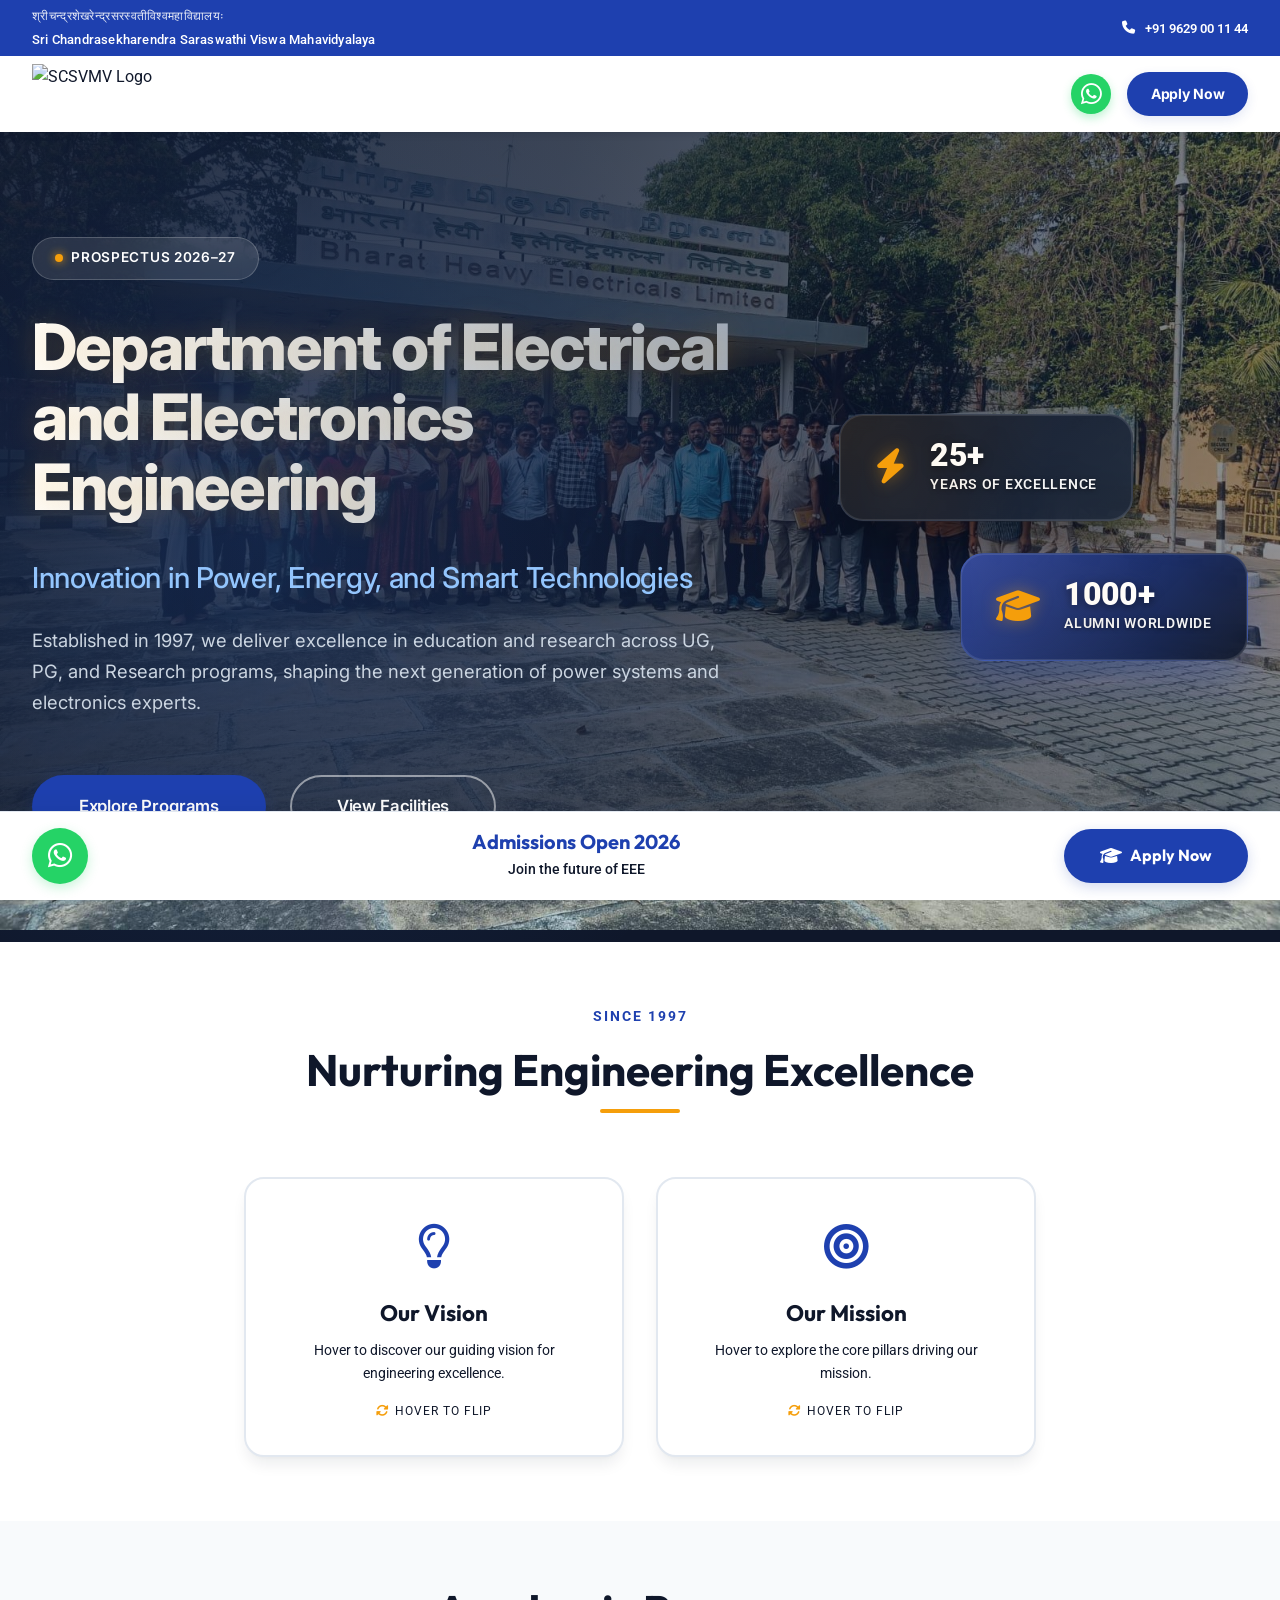
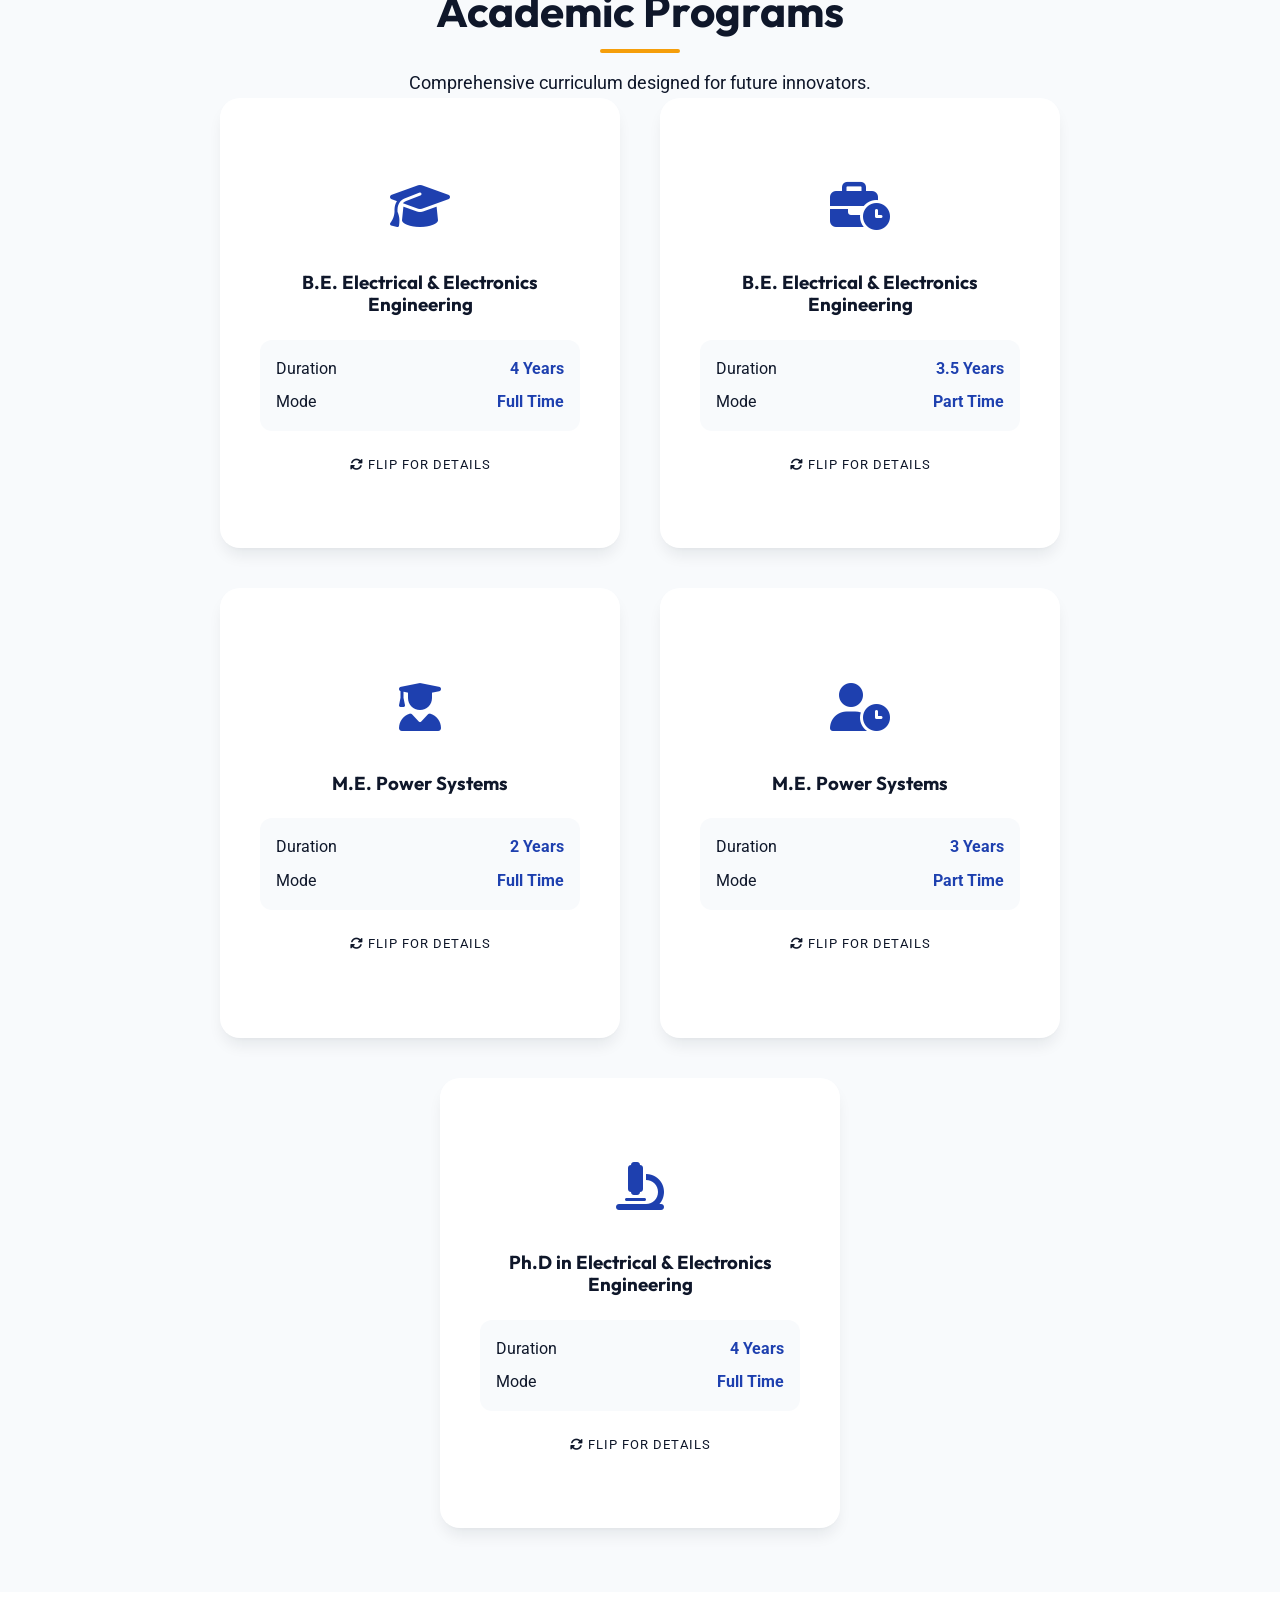
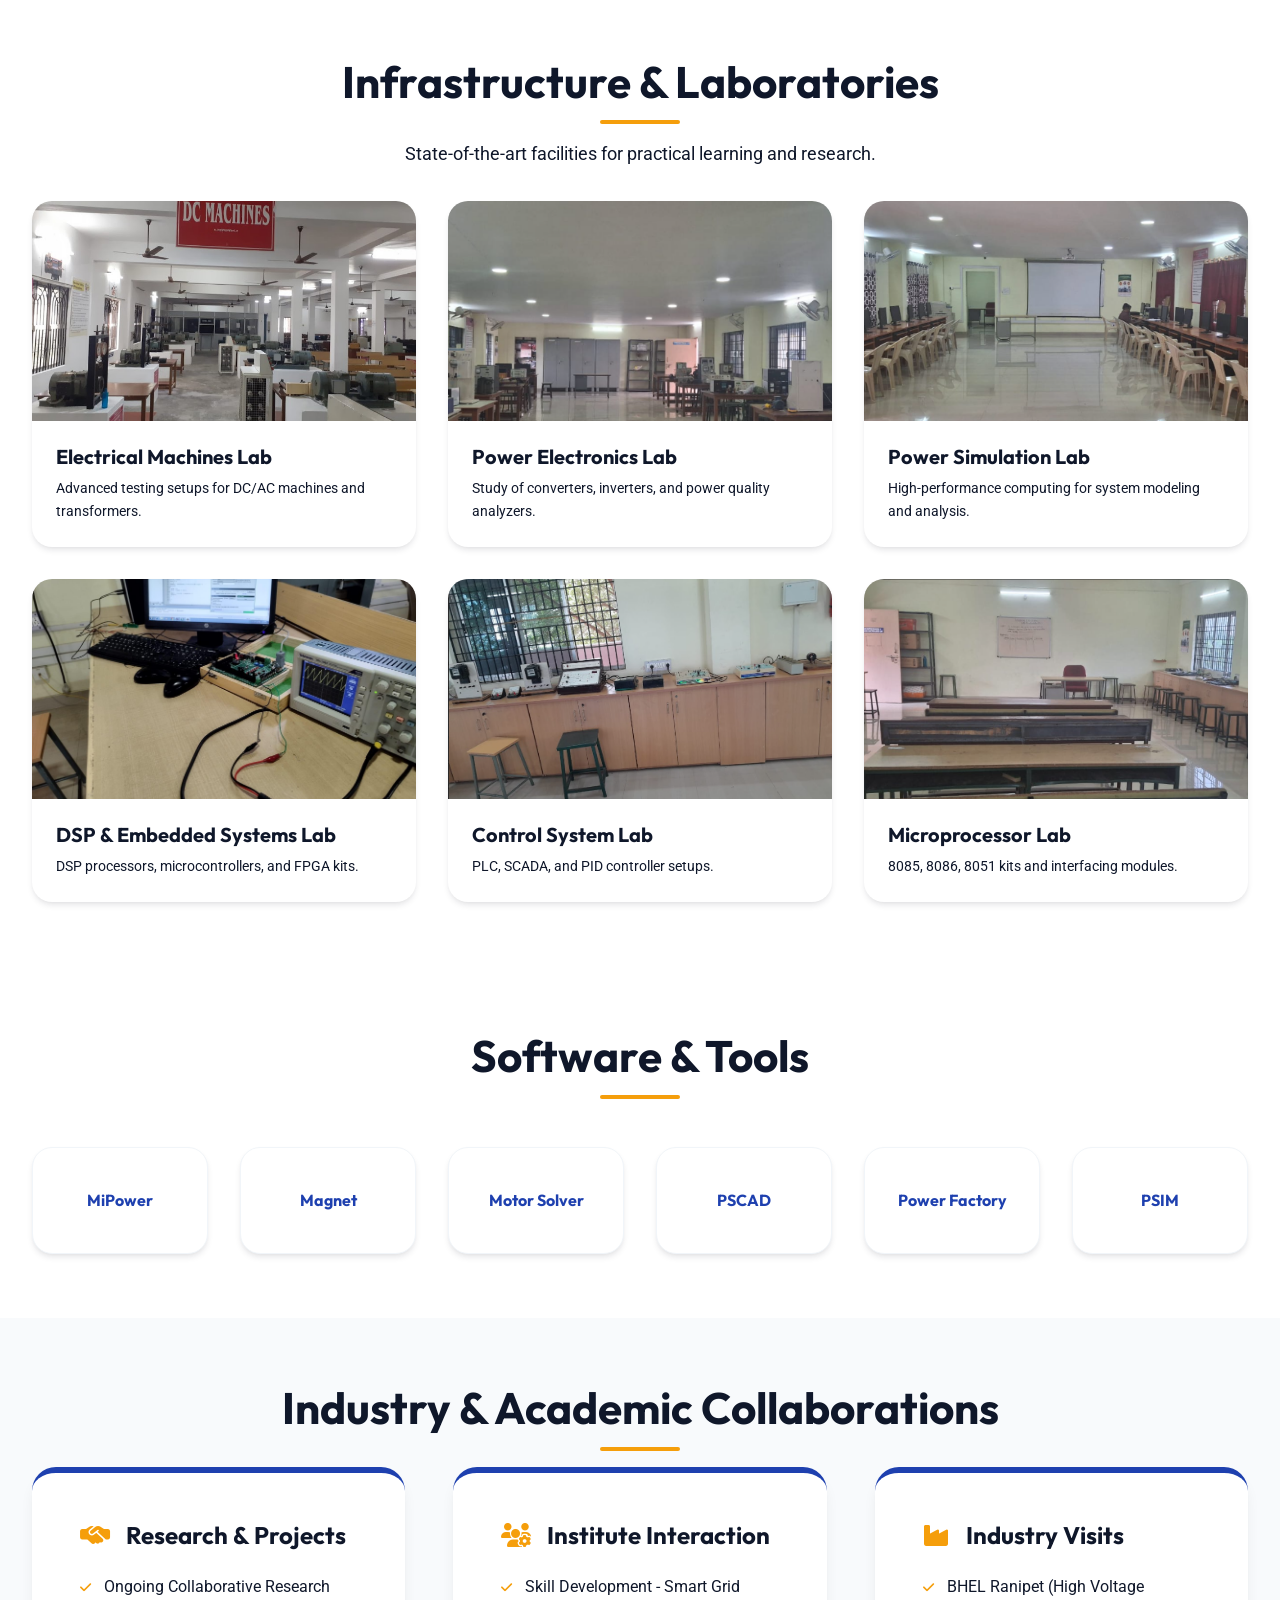
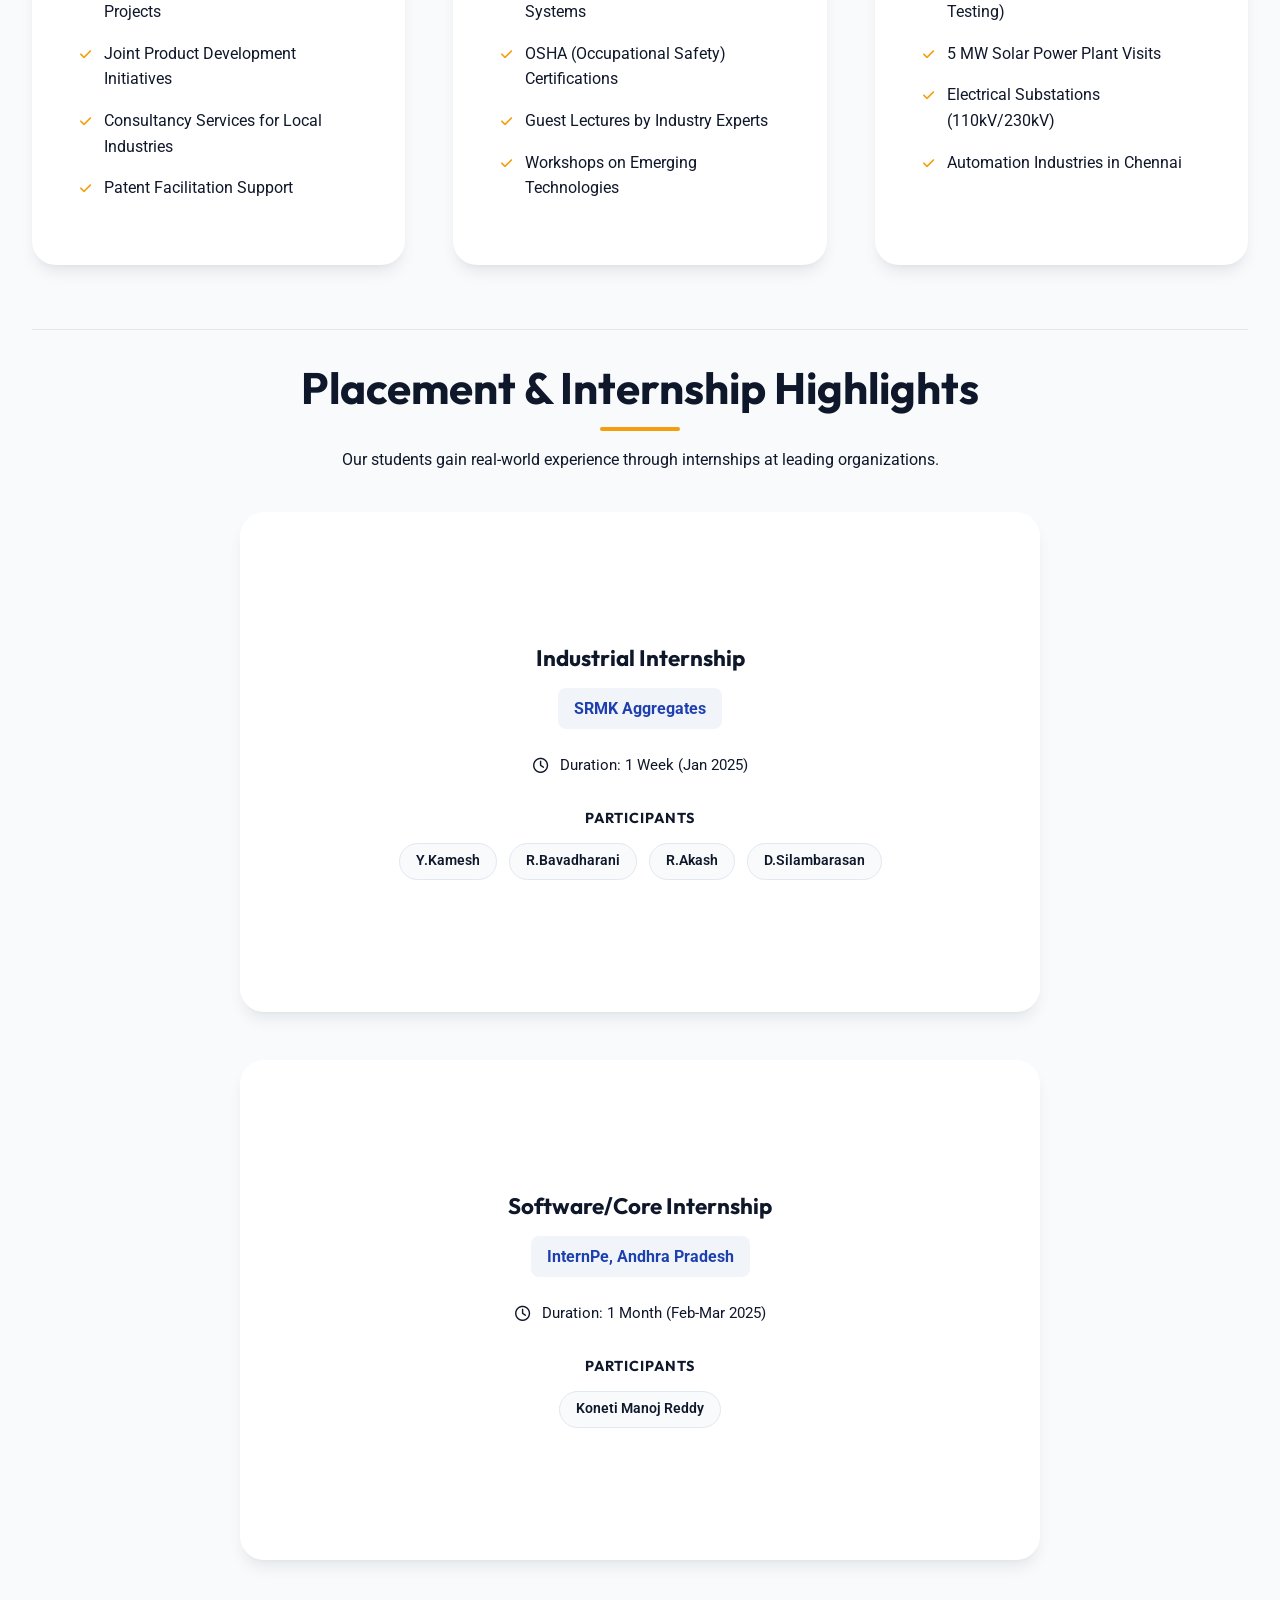
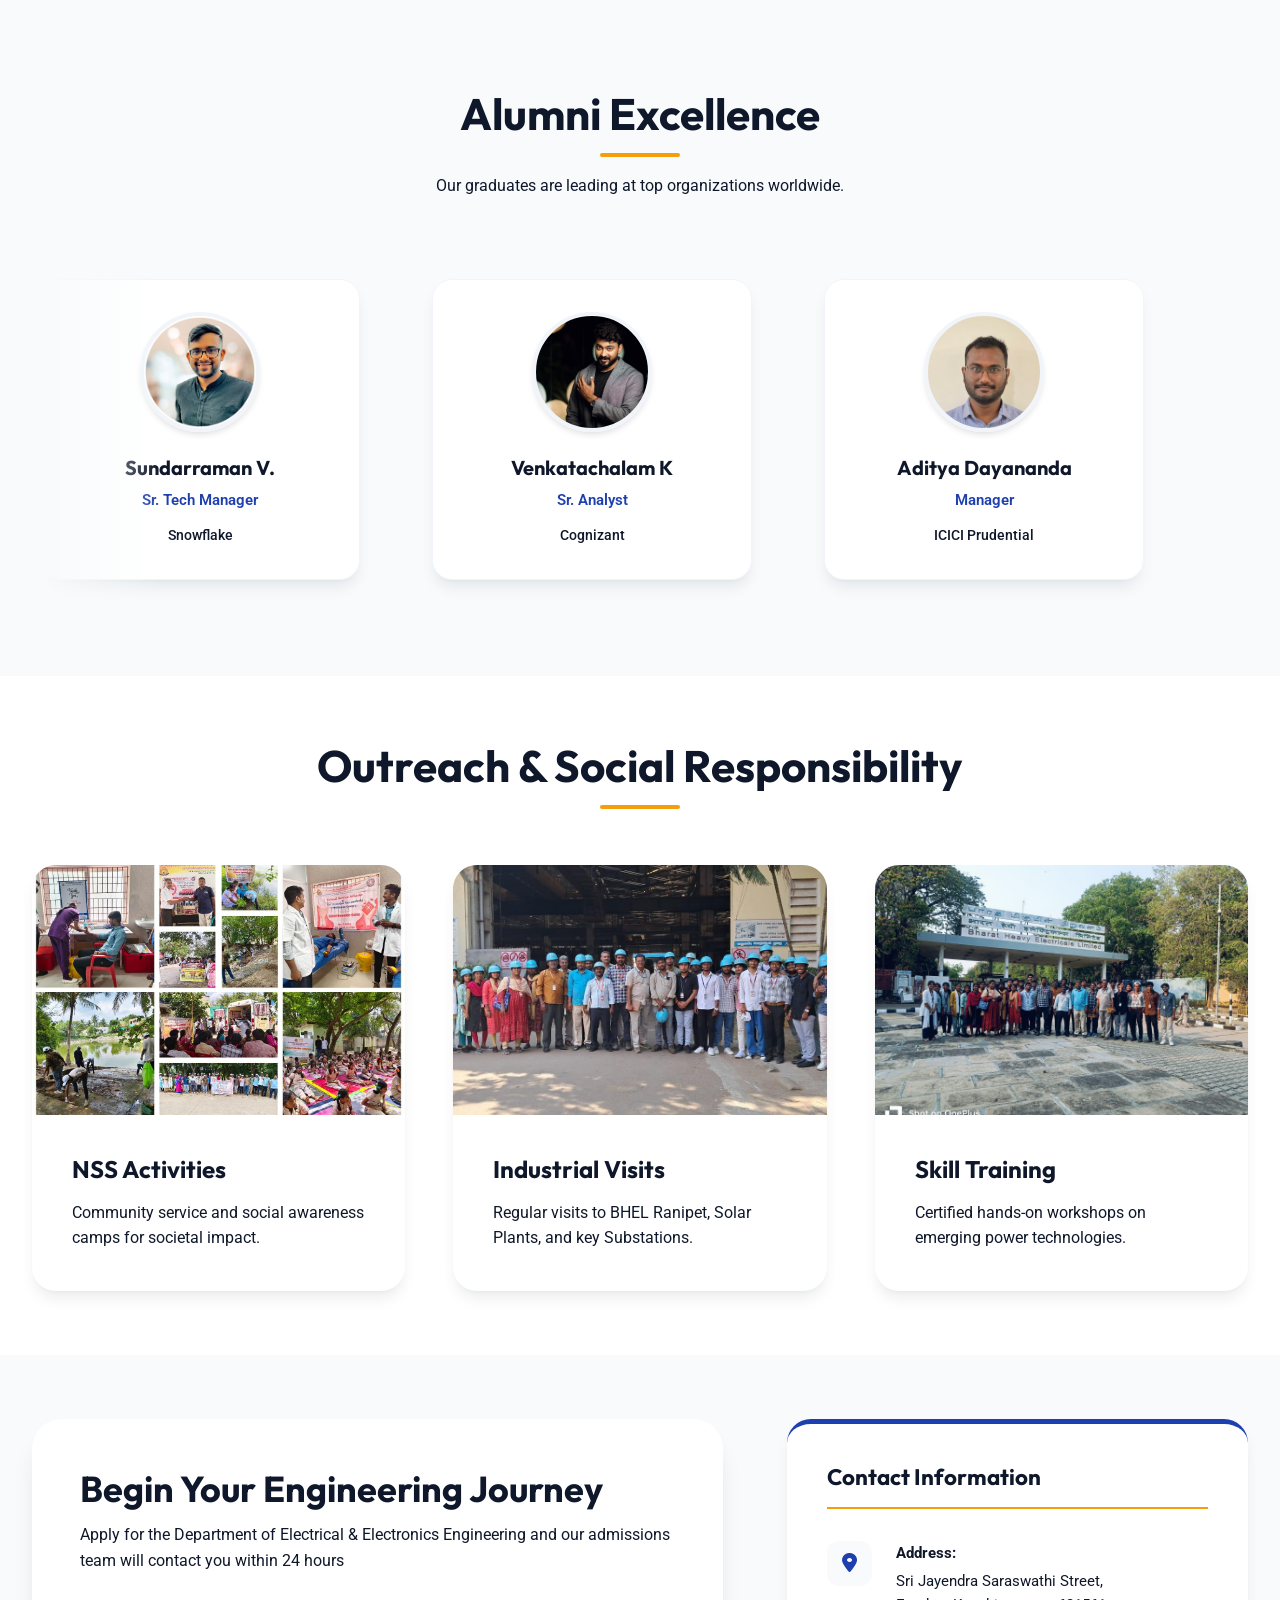
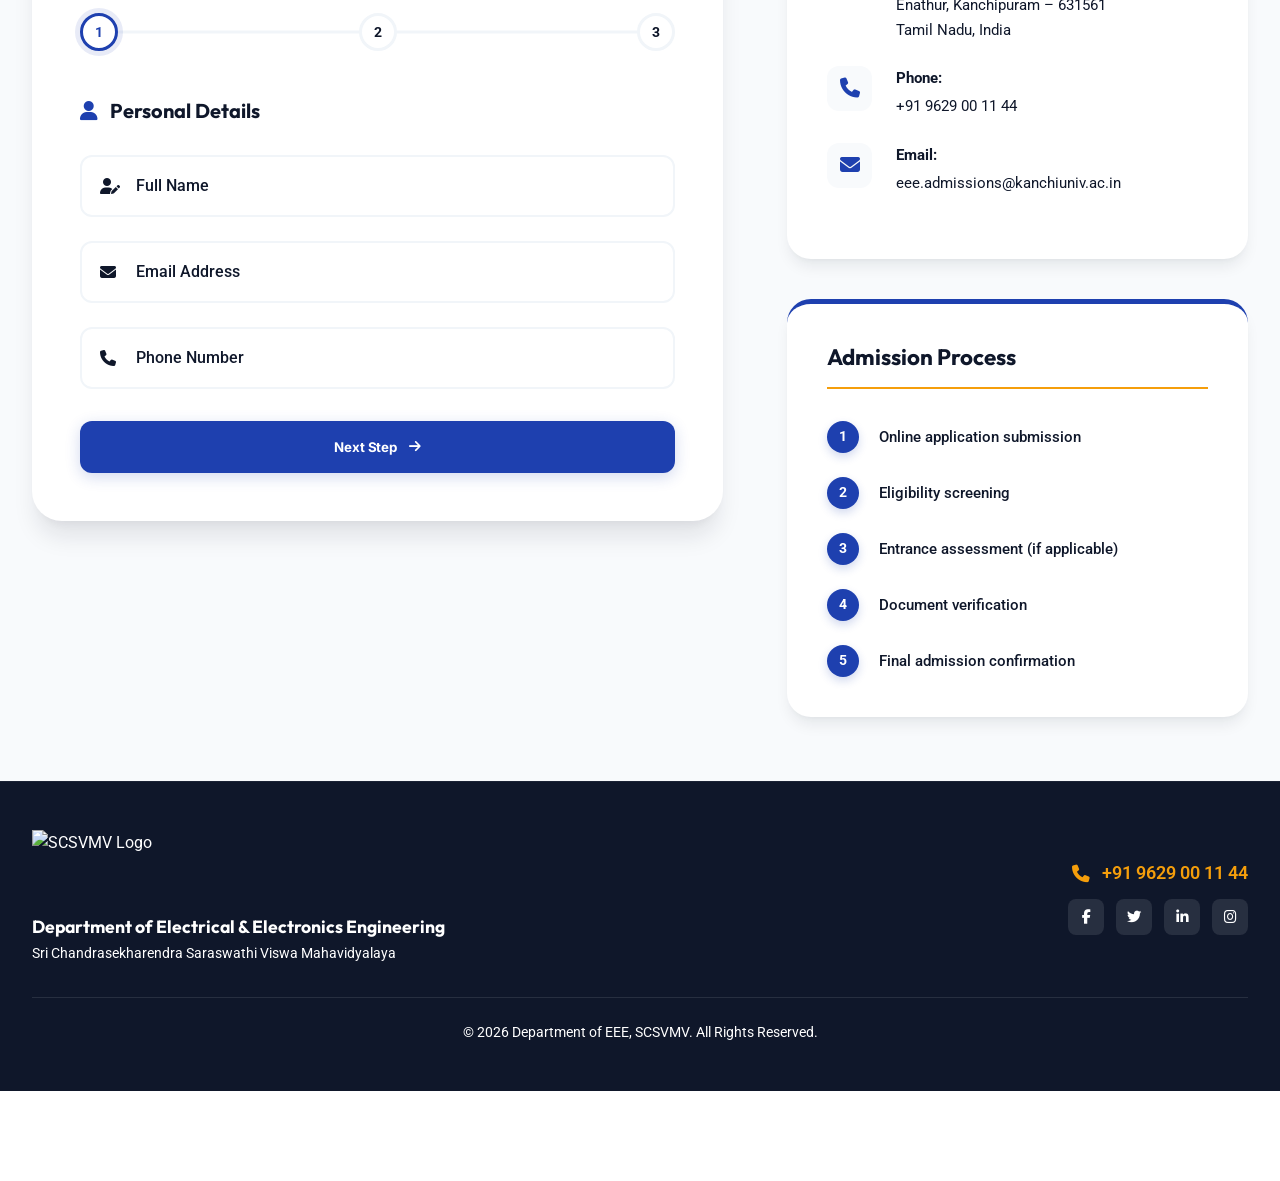
==== commit 6135df5d: "Updated website files" ====
--- a/eeenew2.1-main/index.html
+++ b/eeenew2.1-main/index.html
@@ -125,50 +125,57 @@
 
     <!-- About Section -->
     <section class="about" id="about">
-        <div class="container about-responsive-grid">
-            <div class="about-content">
+        <div class="container">
+            <div class="about-content-centered">
                 <div class="section-badge">Since 1997</div>
-                <h2 class="section-title">Nurturing Engineering Excellence</h2>
-
-                <div class="hod-profile-card">
-                    <div class="hod-avatar">
-                        <i class="fa-solid fa-user-tie"></i>
-                    </div>
-                    <div class="hod-details">
-                        <strong>Dr. N. Ashokkumar</strong>
-                        <span>Head of Department - EEE</span>
-                    </div>
-                </div>
-
-                <div class="strategy-grid">
-                    <div class="strategy-item">
-                        <h3><i class="fa-regular fa-lightbulb"></i> Vision</h3>
-                        <p>To be an ambient venue for the people community to get excelled in the field of EEE along
-                            with traditional ethics.</p>
-                    </div>
-                    <div class="strategy-item">
-                        <h3><i class="fa-solid fa-bullseye"></i> Mission</h3>
-                        <ul>
-                            <li>
-                            <li><i class="fa-solid fa-check"></i> Modern Infrastructure</li>
-                            </li>
-                            <li>
-                            <li><i class="fa-solid fa-check"></i> Industry Collaboration</li>
-                            </li>
-                            <li>
-                            <li><i class="fa-solid fa-check"></i> Student Personality</li>
-                            </li>
-                        </ul>
-                    </div>
-                </div>
-            </div>
-
-            <div class="about-visual">
-                <div class="img-wrapper">
-                    <img src="images/profile_photo.png" alt="EEE Department Activity" class="main-img">
-                    <div class="stat-card">
-                        <span class="stat-number">25+</span>
-                        <span class="stat-label">Years of Excellence</span>
+                <h2 class="section-title text-center">Nurturing Engineering Excellence</h2>
+
+                <!-- Vision & Mission Flip Cards -->
+                <div class="vm-flip-grid">
+                    <!-- Vision Flip Card -->
+                    <div class="vm-flip-card">
+                        <div class="vm-flip-inner">
+                            <div class="vm-flip-front">
+                                <div class="vm-icon">
+                                    <i class="fa-regular fa-lightbulb"></i>
+                                </div>
+                                <h3>Our Vision</h3>
+                                <p>Hover to discover our guiding vision for engineering excellence.</p>
+                                <div class="vm-flip-hint"><i class="fa-solid fa-rotate"></i> Hover to Flip</div>
+                            </div>
+                            <div class="vm-flip-back">
+                                <div class="vm-icon">
+                                    <i class="fa-regular fa-lightbulb"></i>
+                                </div>
+                                <h3>Vision</h3>
+                                <p>To be an ambient venue for the people community to get excelled in the field of EEE along with traditional ethics.</p>
+                            </div>
+                        </div>
+                    </div>
+
+                    <!-- Mission Flip Card -->
+                    <div class="vm-flip-card">
+                        <div class="vm-flip-inner">
+                            <div class="vm-flip-front">
+                                <div class="vm-icon">
+                                    <i class="fa-solid fa-bullseye"></i>
+                                </div>
+                                <h3>Our Mission</h3>
+                                <p>Hover to explore the core pillars driving our mission.</p>
+                                <div class="vm-flip-hint"><i class="fa-solid fa-rotate"></i> Hover to Flip</div>
+                            </div>
+                            <div class="vm-flip-back">
+                                <div class="vm-icon">
+                                    <i class="fa-solid fa-bullseye"></i>
+                                </div>
+                                <h3>Mission</h3>
+                                <ul class="vm-mission-list">
+                                    <li><i class="fa-solid fa-check"></i> Modern Infrastructure</li>
+                                    <li><i class="fa-solid fa-check"></i> Industry Collaboration</li>
+                                    <li><i class="fa-solid fa-check"></i> Student Personality</li>
+                                </ul>
+                            </div>
+                        </div>
                     </div>
                 </div>
             </div>
--- a/eeenew2.1-main/style.css
+++ b/eeenew2.1-main/style.css
@@ -838,6 +838,18 @@
     background: var(--white);
 }
 
+/* Centered layout when HOD photo is removed */
+.about-content-centered {
+    text-align: center;
+    max-width: 900px;
+    margin: 0 auto;
+}
+
+.about-content-centered .section-badge {
+    text-align: center;
+}
+
+/* Legacy grid kept for backwards compat */
 .about-responsive-grid {
     display: grid;
     grid-template-columns: 1fr 1fr;
@@ -914,6 +926,179 @@
     transform: none;
 }
 
+/* =============================================
+   VISION & MISSION FLIP CARDS
+   ============================================= */
+
+.vm-flip-grid {
+    display: flex;
+    flex-wrap: wrap;
+    justify-content: center;
+    gap: 2rem;
+    margin-top: 3rem;
+}
+
+.vm-flip-card {
+    width: 100%;
+    max-width: 380px;
+    height: 280px;
+    perspective: 1200px;
+    cursor: pointer;
+    flex: 1 1 300px;
+}
+
+.vm-flip-inner {
+    position: relative;
+    width: 100%;
+    height: 100%;
+    transition: transform 0.65s cubic-bezier(0.4, 0, 0.2, 1);
+    transform-style: preserve-3d;
+}
+
+.vm-flip-card:hover .vm-flip-inner,
+.vm-flip-card.flipped .vm-flip-inner {
+    transform: rotateY(180deg);
+}
+
+.vm-flip-front,
+.vm-flip-back {
+    position: absolute;
+    width: 100%;
+    height: 100%;
+    -webkit-backface-visibility: hidden;
+    backface-visibility: hidden;
+    border-radius: 20px;
+    padding: 2rem;
+    display: flex;
+    flex-direction: column;
+    justify-content: center;
+    align-items: center;
+    text-align: center;
+    box-shadow: var(--shadow-lg);
+}
+
+.vm-flip-front {
+    background: var(--white);
+    border: 2px solid var(--medium-gray);
+}
+
+.vm-flip-back {
+    transform: rotateY(180deg);
+    background: linear-gradient(135deg, var(--primary-blue), #1e3a8a);
+    color: var(--white);
+}
+
+.vm-icon {
+    font-size: 2.8rem;
+    margin-bottom: 1rem;
+    color: var(--primary-blue);
+    transition: var(--transition);
+}
+
+.vm-flip-back .vm-icon {
+    color: var(--accent-gold);
+    filter: drop-shadow(0 0 8px rgba(245, 158, 11, 0.4));
+}
+
+.vm-flip-front h3 {
+    font-size: 1.4rem;
+    color: var(--slate-900);
+    margin-bottom: 0.75rem;
+}
+
+.vm-flip-back h3 {
+    font-size: 1.4rem;
+    color: var(--accent-gold);
+    margin-bottom: 1rem;
+}
+
+.vm-flip-front p {
+    font-size: 0.9rem;
+    color: var(--slate-500);
+    line-height: 1.6;
+}
+
+.vm-flip-back p {
+    font-size: 0.95rem;
+    color: rgba(255, 255, 255, 0.92);
+    line-height: 1.7;
+}
+
+.vm-flip-hint {
+    margin-top: 1rem;
+    font-size: 0.78rem;
+    color: var(--slate-400);
+    text-transform: uppercase;
+    letter-spacing: 1px;
+    display: flex;
+    align-items: center;
+    gap: 0.4rem;
+}
+
+.vm-flip-hint i {
+    color: var(--accent-gold);
+}
+
+/* Mission list on back */
+.vm-mission-list {
+    list-style: none;
+    padding: 0;
+    margin: 0;
+    text-align: left;
+}
+
+.vm-mission-list li {
+    display: flex;
+    align-items: center;
+    gap: 0.75rem;
+    font-size: 0.95rem;
+    color: rgba(255, 255, 255, 0.92);
+    margin-bottom: 0.75rem;
+    padding: 0.4rem 0;
+    border-bottom: 1px solid rgba(255, 255, 255, 0.1);
+}
+
+.vm-mission-list li:last-child {
+    border-bottom: none;
+    margin-bottom: 0;
+}
+
+.vm-mission-list li i {
+    color: var(--accent-gold);
+    font-size: 0.85rem;
+    flex-shrink: 0;
+}
+
+/* Responsive - Mobile */
+@media (max-width: 768px) {
+    .vm-flip-grid {
+        flex-direction: column;
+        align-items: center;
+        gap: 1.5rem;
+    }
+
+    .vm-flip-card {
+        max-width: 100%;
+        height: 260px;
+    }
+}
+
+@media (max-width: 480px) {
+    .vm-flip-card {
+        height: 290px;
+    }
+
+    .vm-flip-front h3,
+    .vm-flip-back h3 {
+        font-size: 1.2rem;
+    }
+
+    .vm-icon {
+        font-size: 2.2rem;
+    }
+}
+
+/* Legacy styles kept */
 .hod-profile-card {
     display: flex;
     align-items: center;
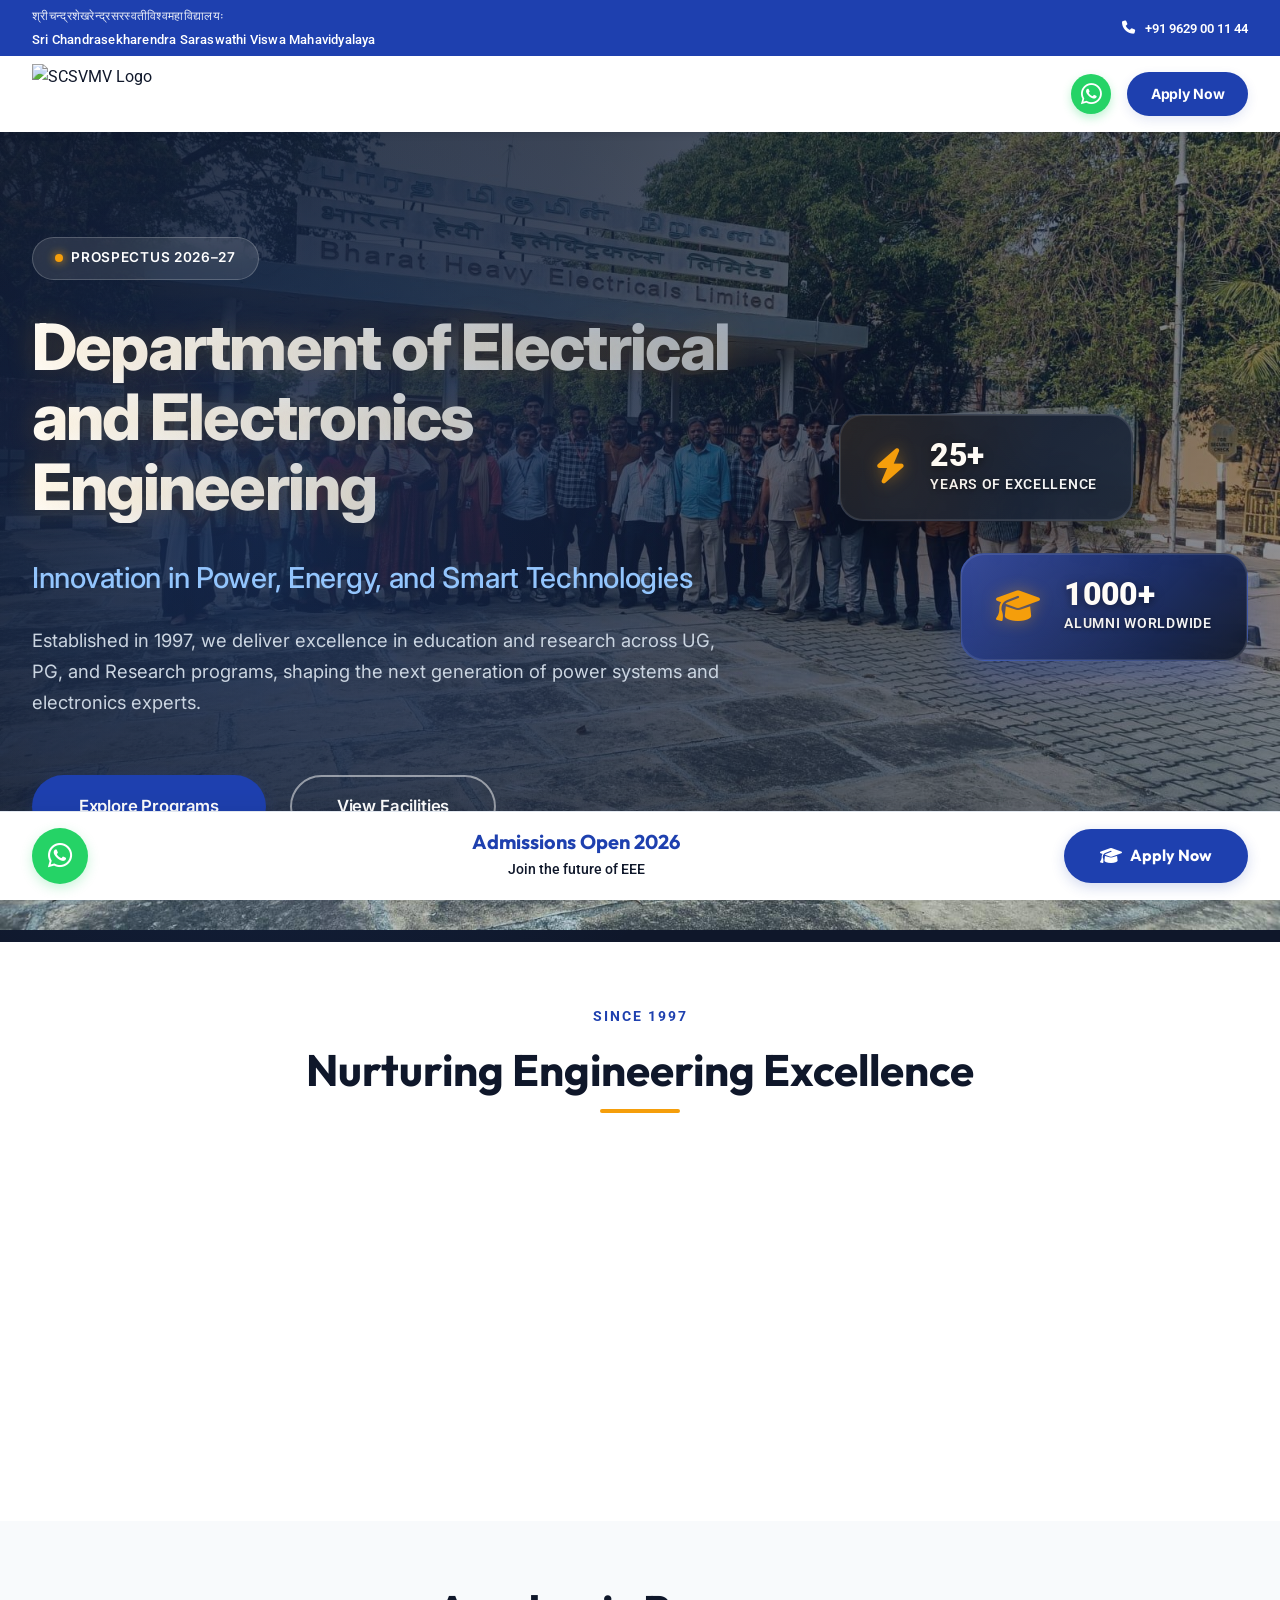
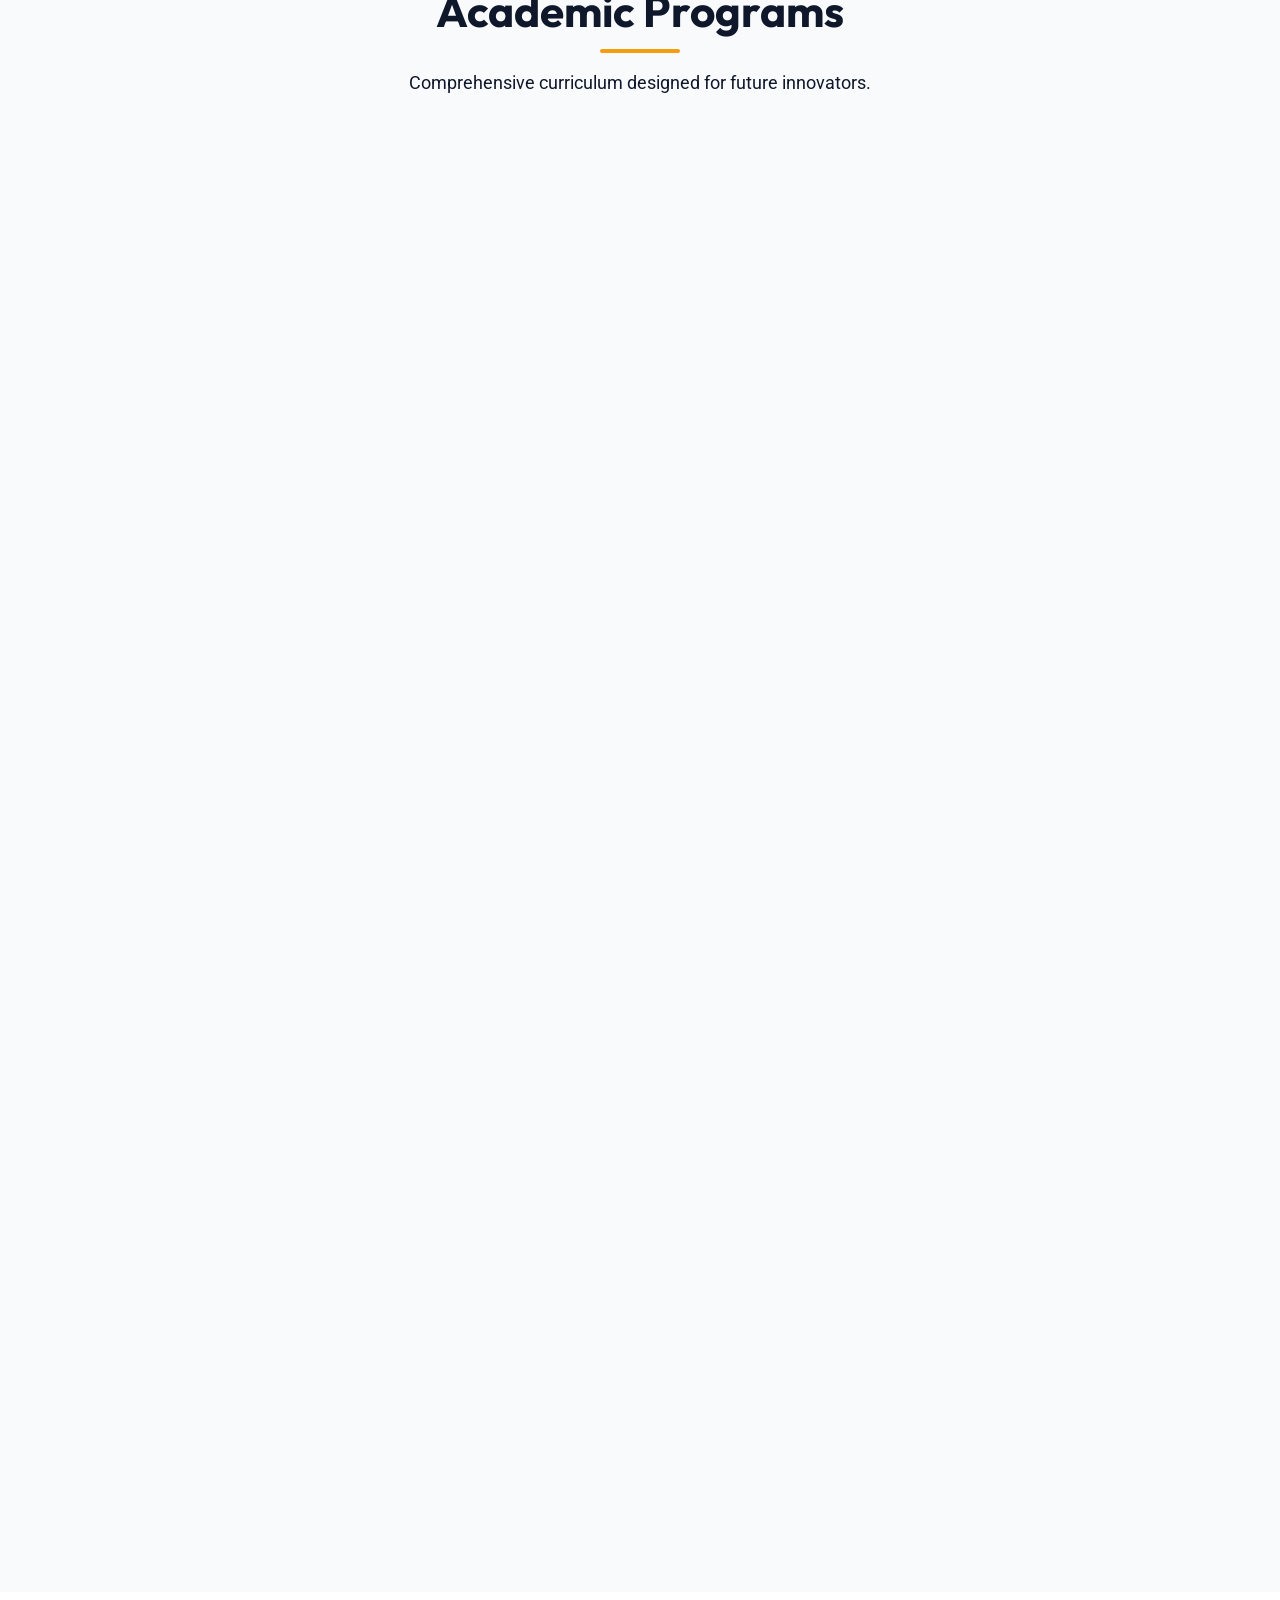
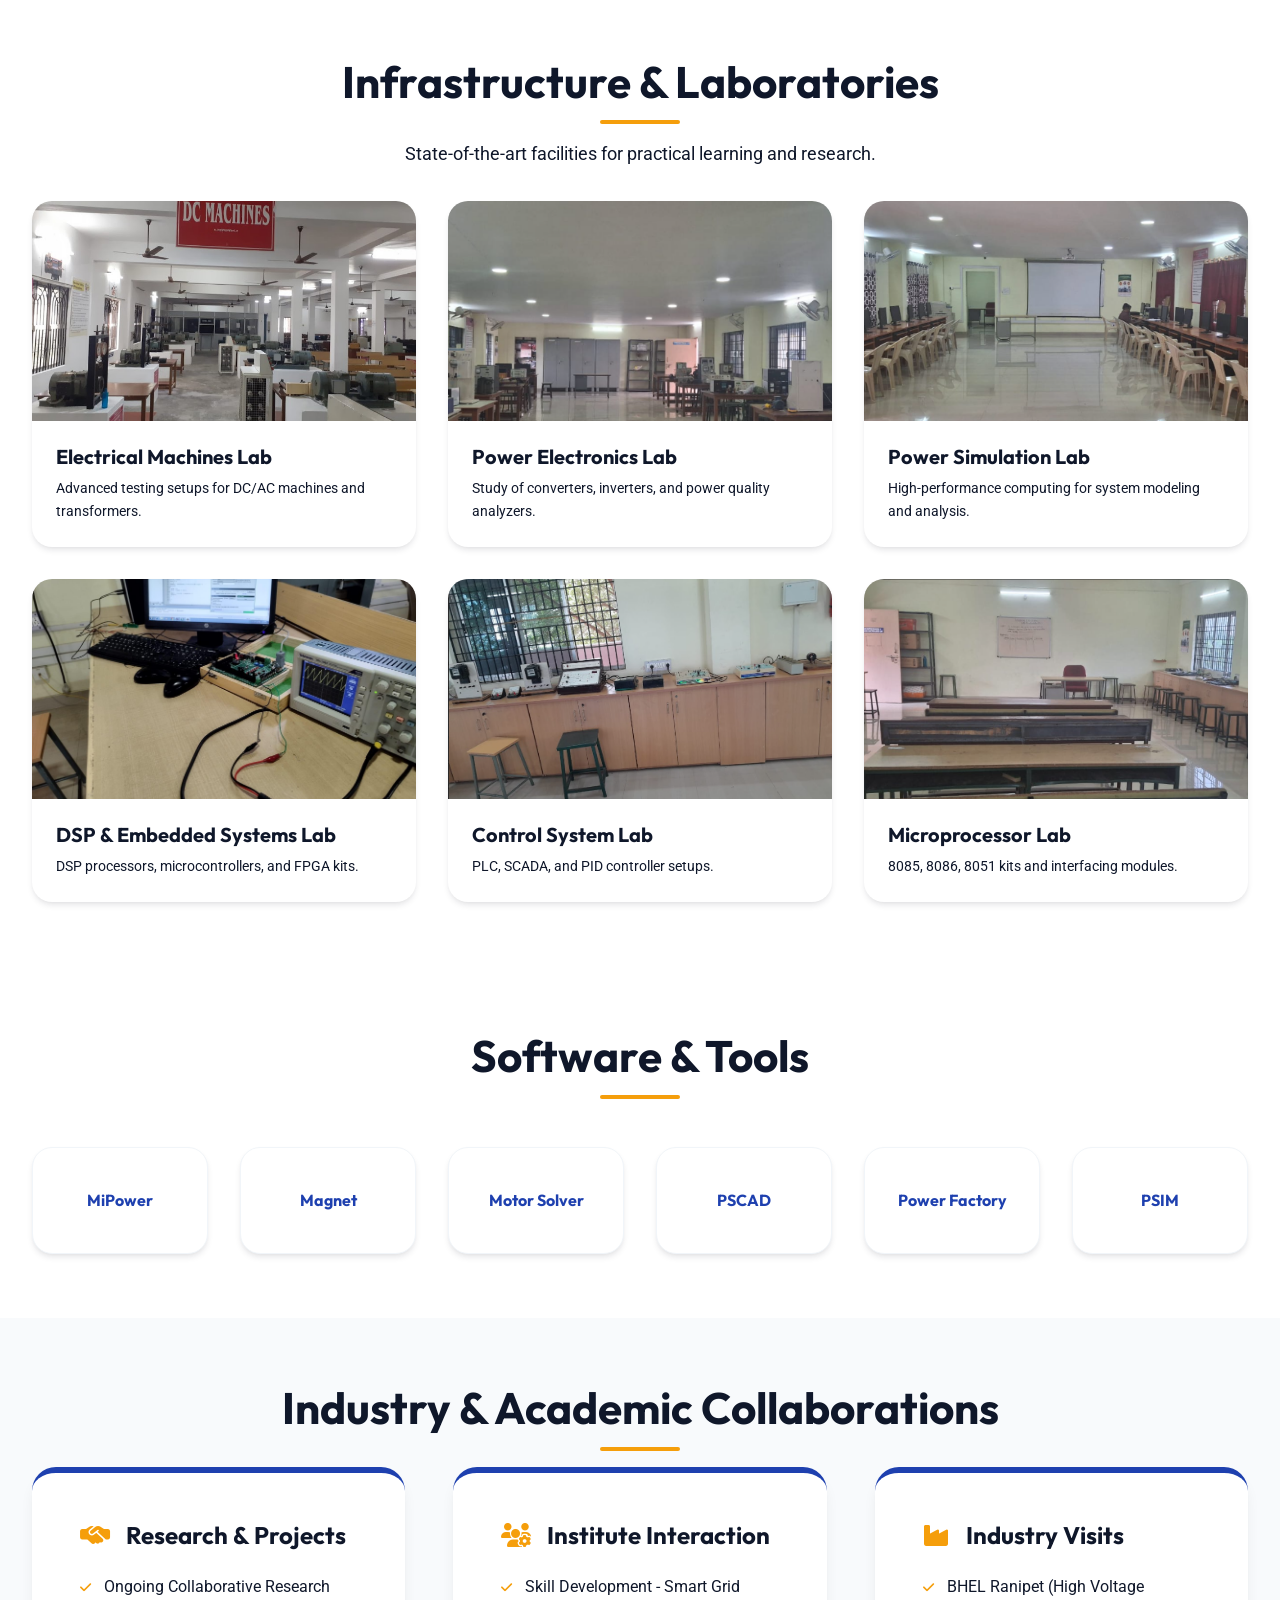
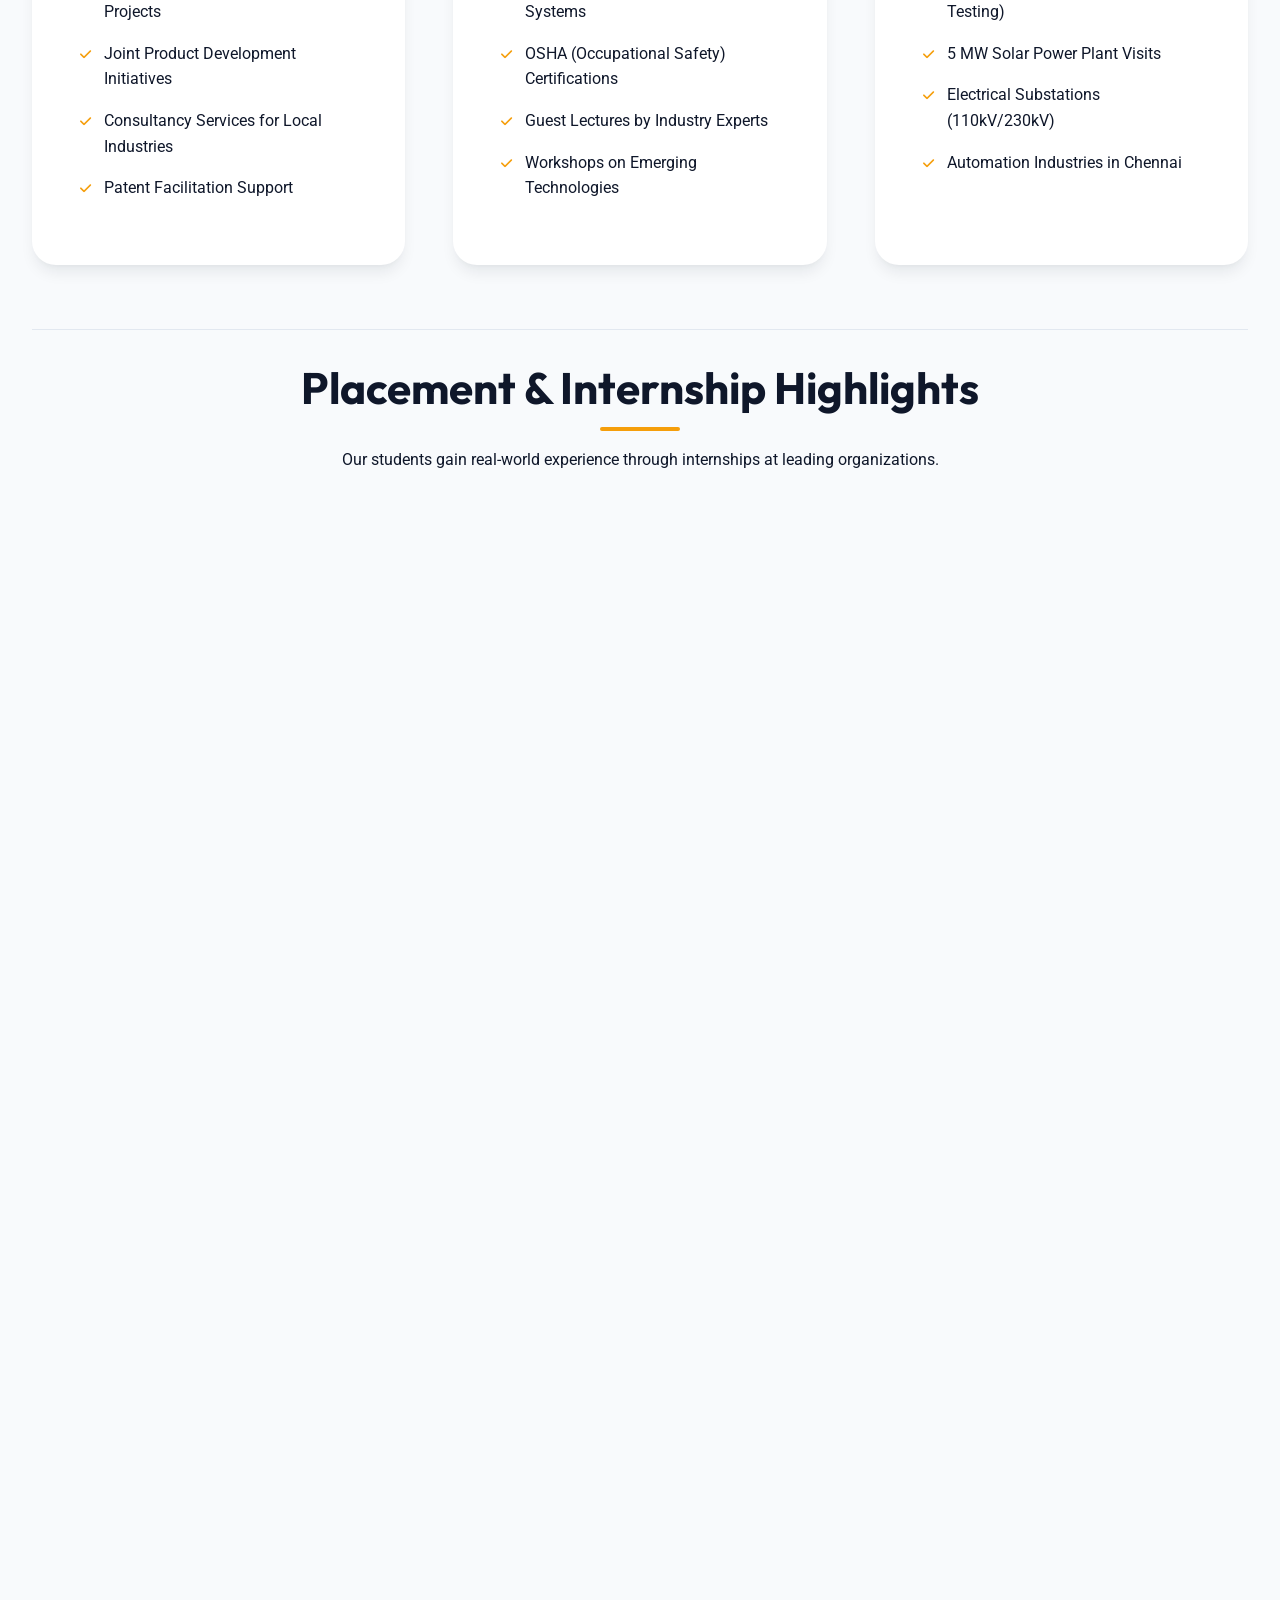
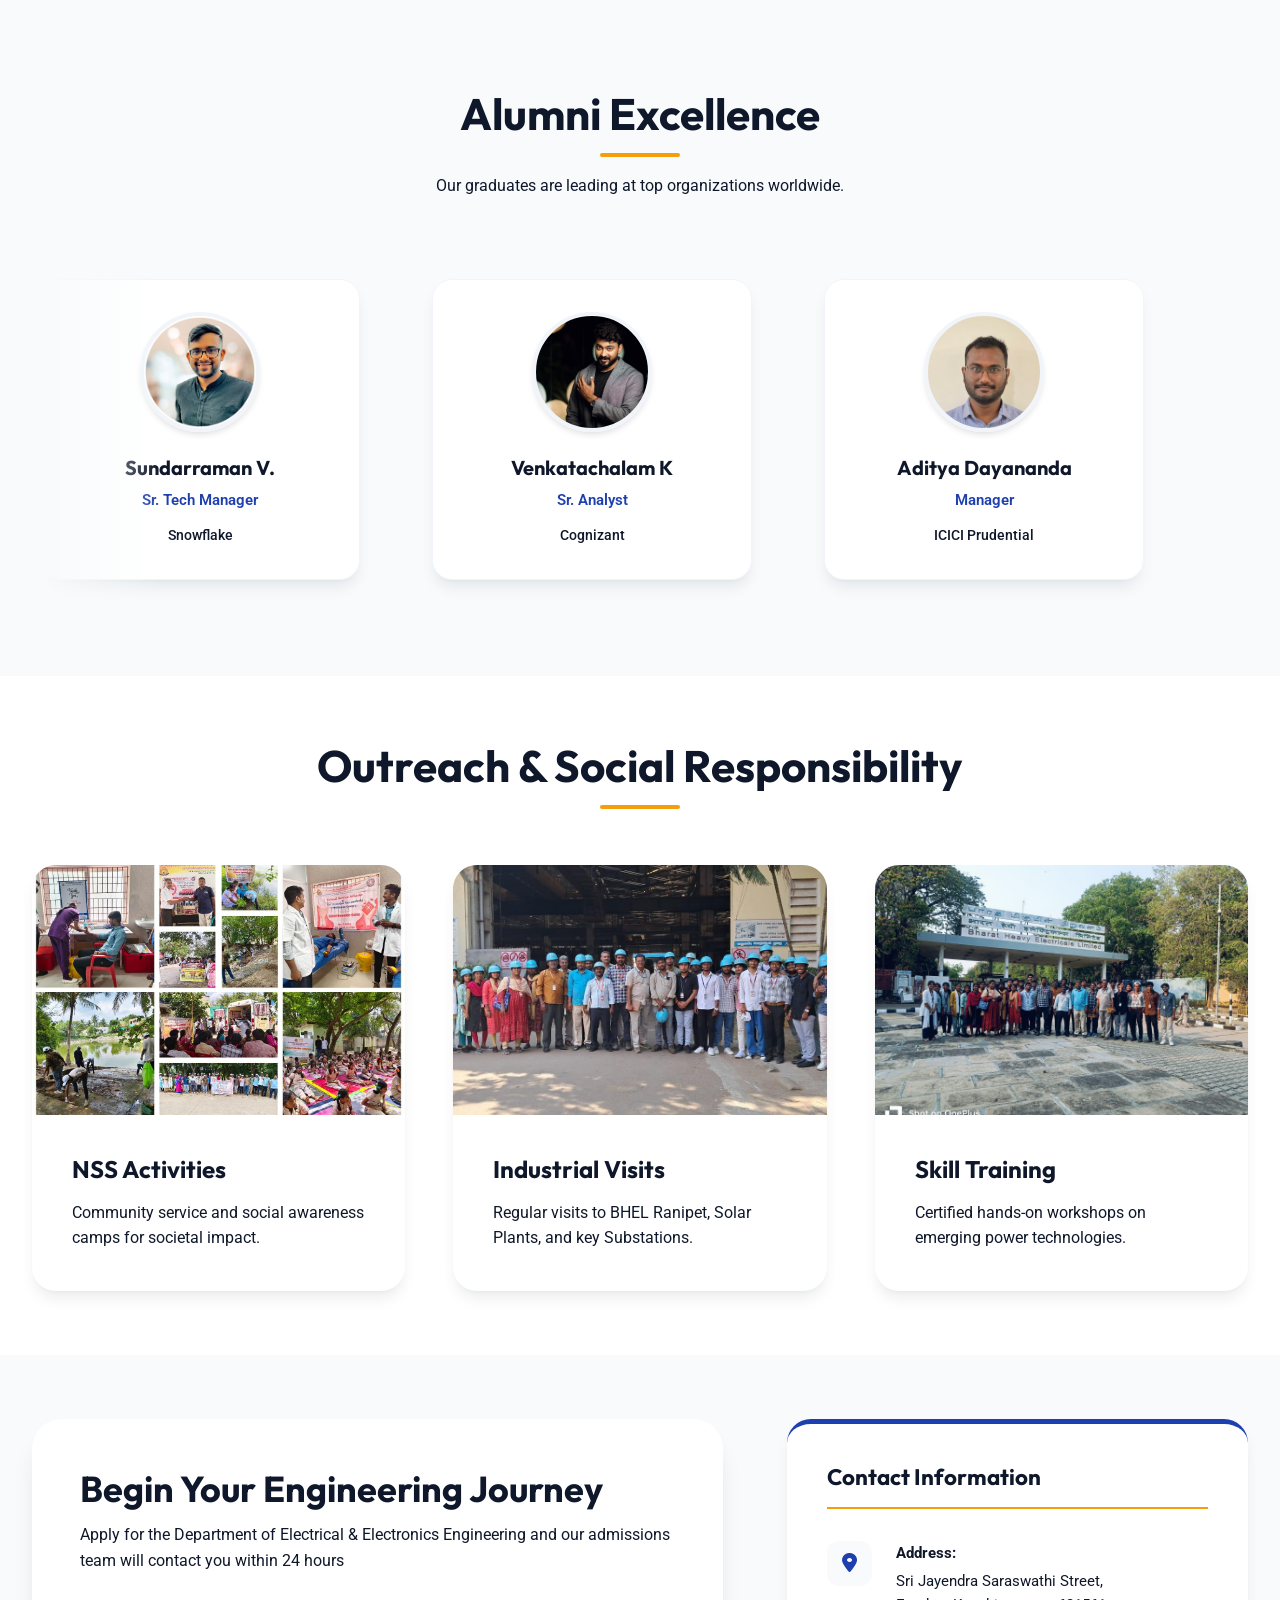
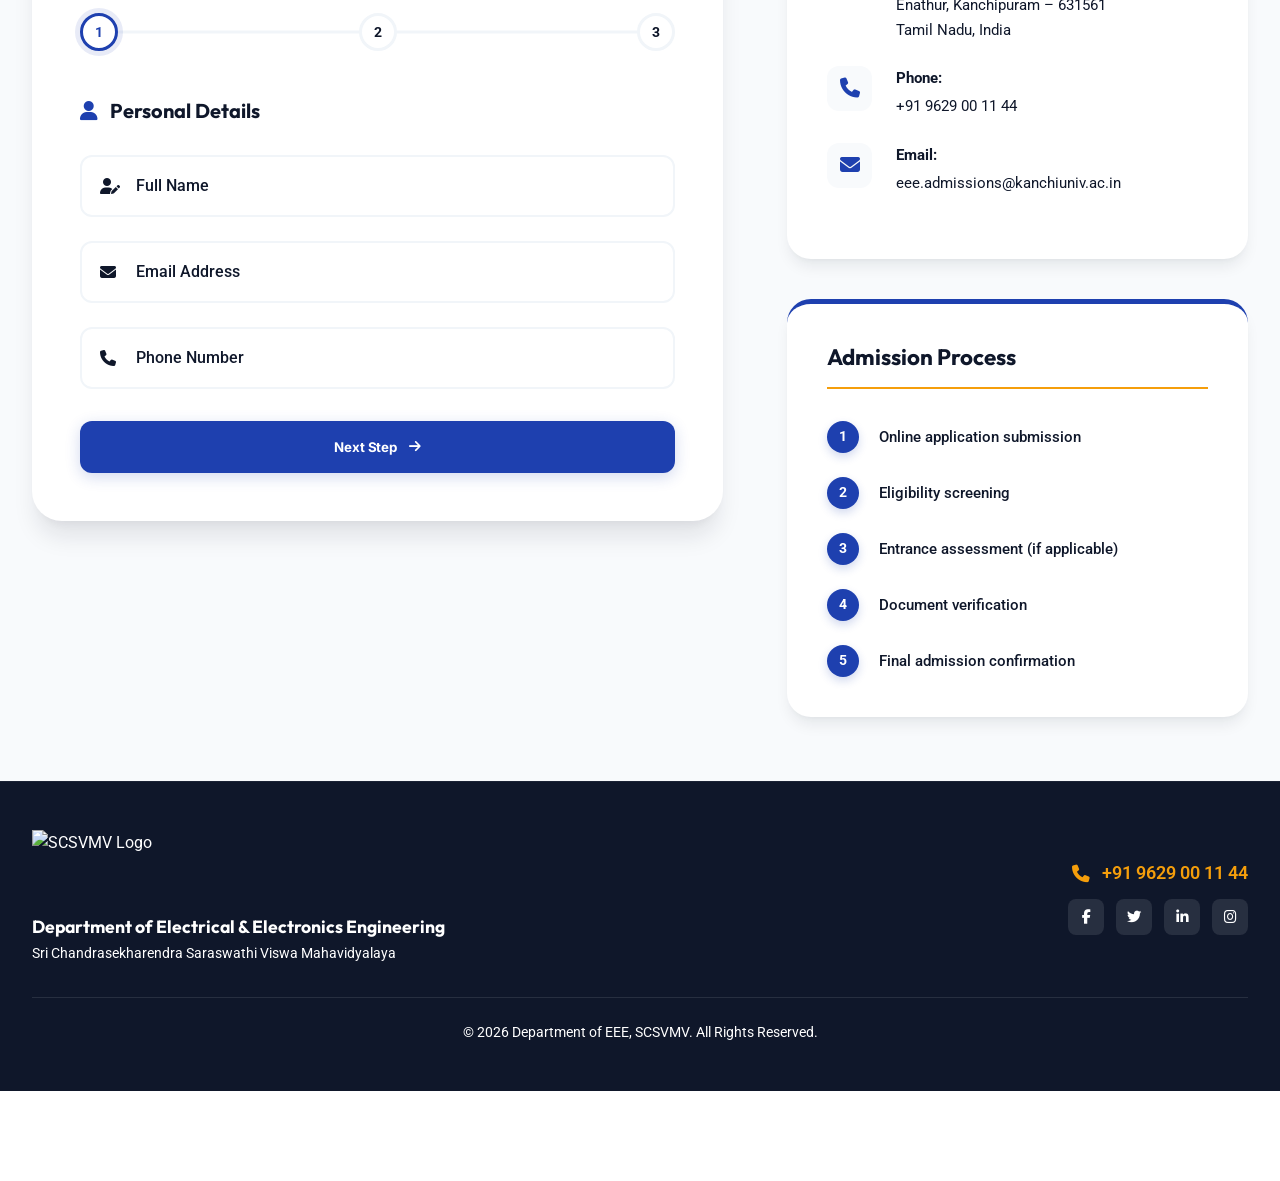
==== commit 03c9e7d7: "updated" ====
--- a/eeenew2.1-main/index.html
+++ b/eeenew2.1-main/index.html
@@ -4,9 +4,12 @@
 <head>
     <meta charset="UTF-8">
     <meta name="viewport" content="width=device-width, initial-scale=1.0">
-    <title>Department of Electrical and Electronics Engineering - Prospectus 2026–27</title>
+    <title>B.Tech EEE at SCSVMV Kanchipuram with Placement</title>
     <meta name="description"
-        content="Official landing page for the Department of Electrical and Electronics Engineering. Empowering Innovation in Power, Energy, and Smart Technologies.">
+        content="Study electrical systems, power, and electronics with hands-on labs and expert faculty at SCSVMV Kanchipuram with placement guidance.">
+    <meta name="keywords" content="B.Tech EEE, Electrical and Electronics Engineering, SCSVMV Kanchipuram, placement guidance, electrical systems, power, electronics, hands-on labs, expert faculty, engineering admission">
+    <meta property="og:title" content="B.Tech EEE at SCSVMV Kanchipuram with Placement">
+    <meta property="og:description" content="Study electrical systems, power, and electronics with hands-on labs and expert faculty at SCSVMV Kanchipuram with placement guidance.">
     <!-- Google Fonts -->
     <link rel="preconnect" href="https://fonts.googleapis.com">
     <link rel="preconnect" href="https://fonts.gstatic.com" crossorigin>
@@ -71,7 +74,7 @@
                         title="Chat with us on WhatsApp">
                         <i class="fa-brands fa-whatsapp"></i>
                     </a>
-                    <a href="#apply" class="btn btn-primary btn-apply-header">Apply Now</a>
+                    <a href="https://admissions.kanchiuniv.ac.in/" target="_blank" class="btn btn-primary btn-apply-header">Apply Now</a>
                 </div>
             </div>
         </div>
@@ -915,7 +918,7 @@
                     </div>
                 </div>
                 <div class="fab-right">
-                    <a href="#apply" class="fab-apply-btn">
+                    <a href="https://admissions.kanchiuniv.ac.in/" target="_blank" class="fab-apply-btn">
                         <i class="fa-solid fa-graduation-cap"></i> Apply Now
                     </a>
                 </div>
@@ -932,7 +935,7 @@
                     <i class="fa-brands fa-whatsapp"></i>
                     <span>WhatsApp</span>
                 </a>
-                <a href="#apply" class="fab-mobile-btn fab-apply-btn-mobile" aria-label="Apply Now">
+                <a href="https://admissions.kanchiuniv.ac.in/" target="_blank" class="fab-mobile-btn fab-apply-btn-mobile" aria-label="Apply Now">
                     <i class="fa-solid fa-graduation-cap"></i>
                     <span>Apply Now</span>
                 </a>
